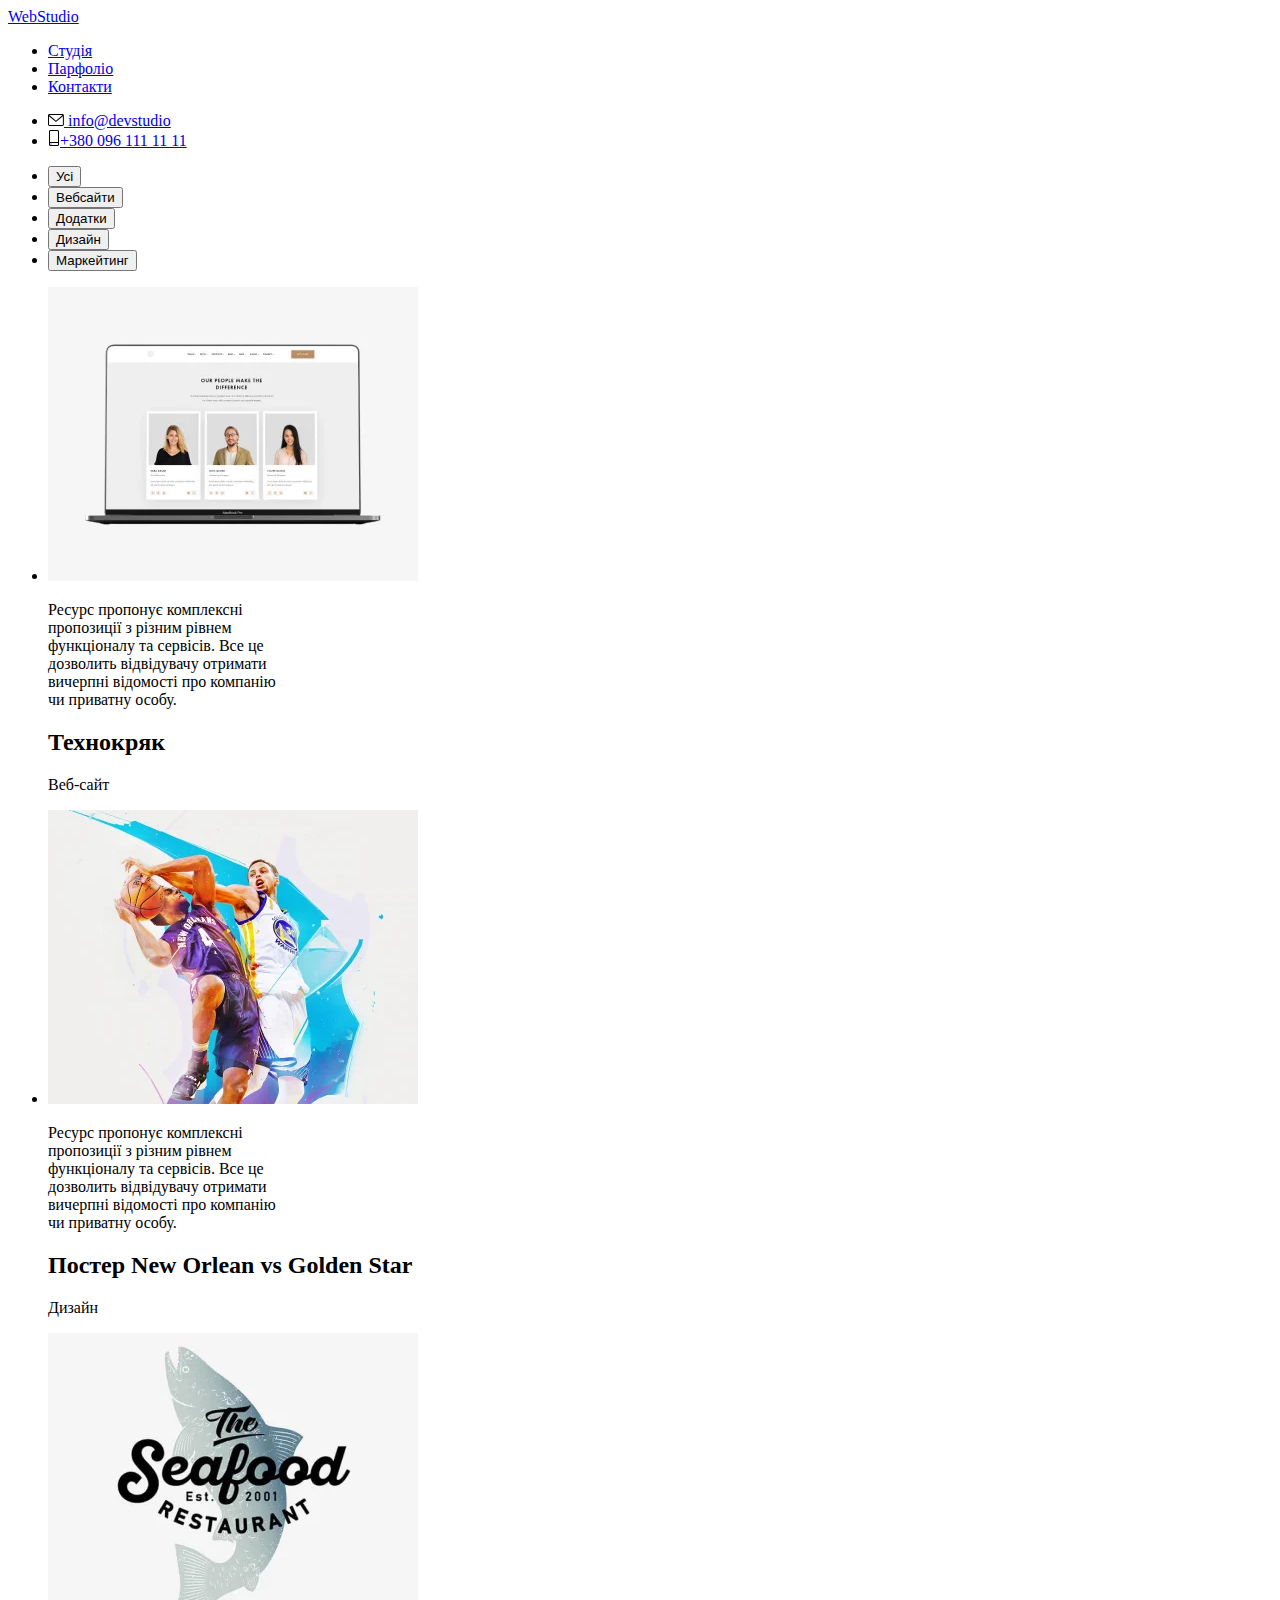
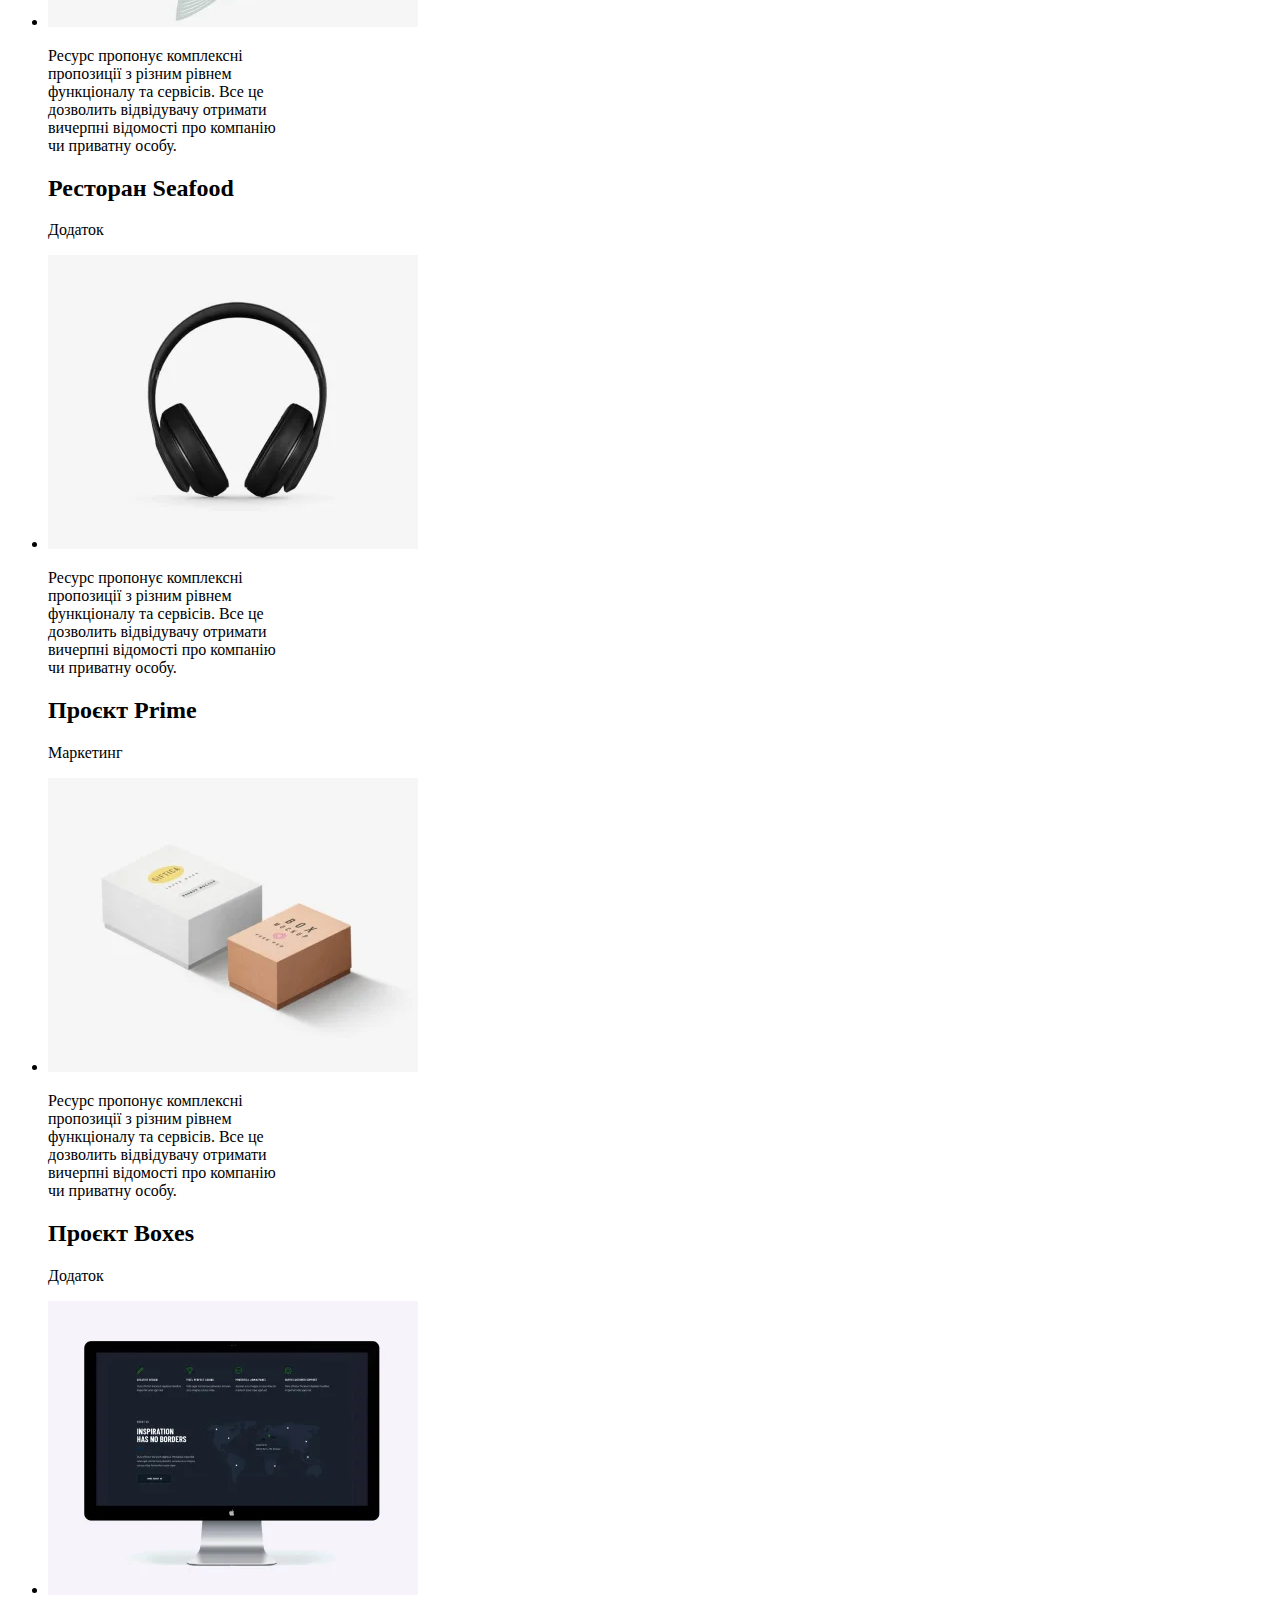
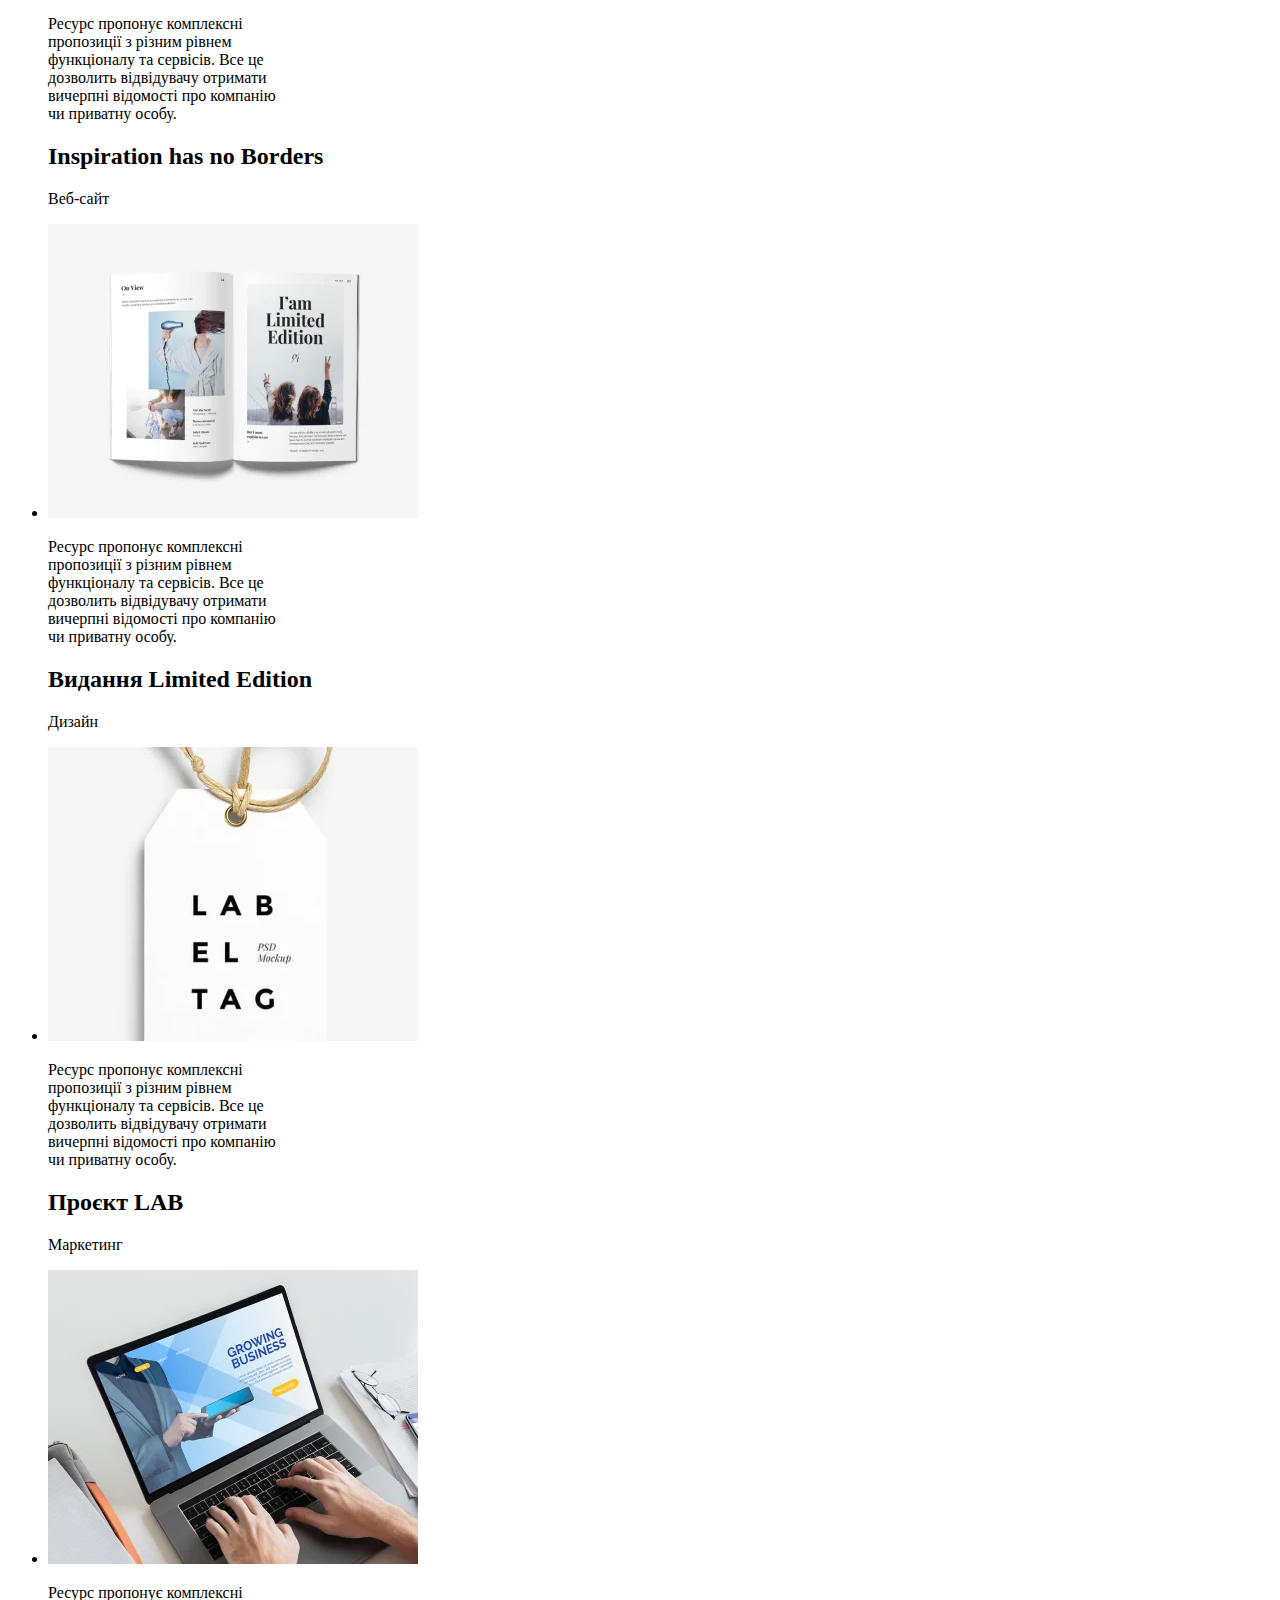
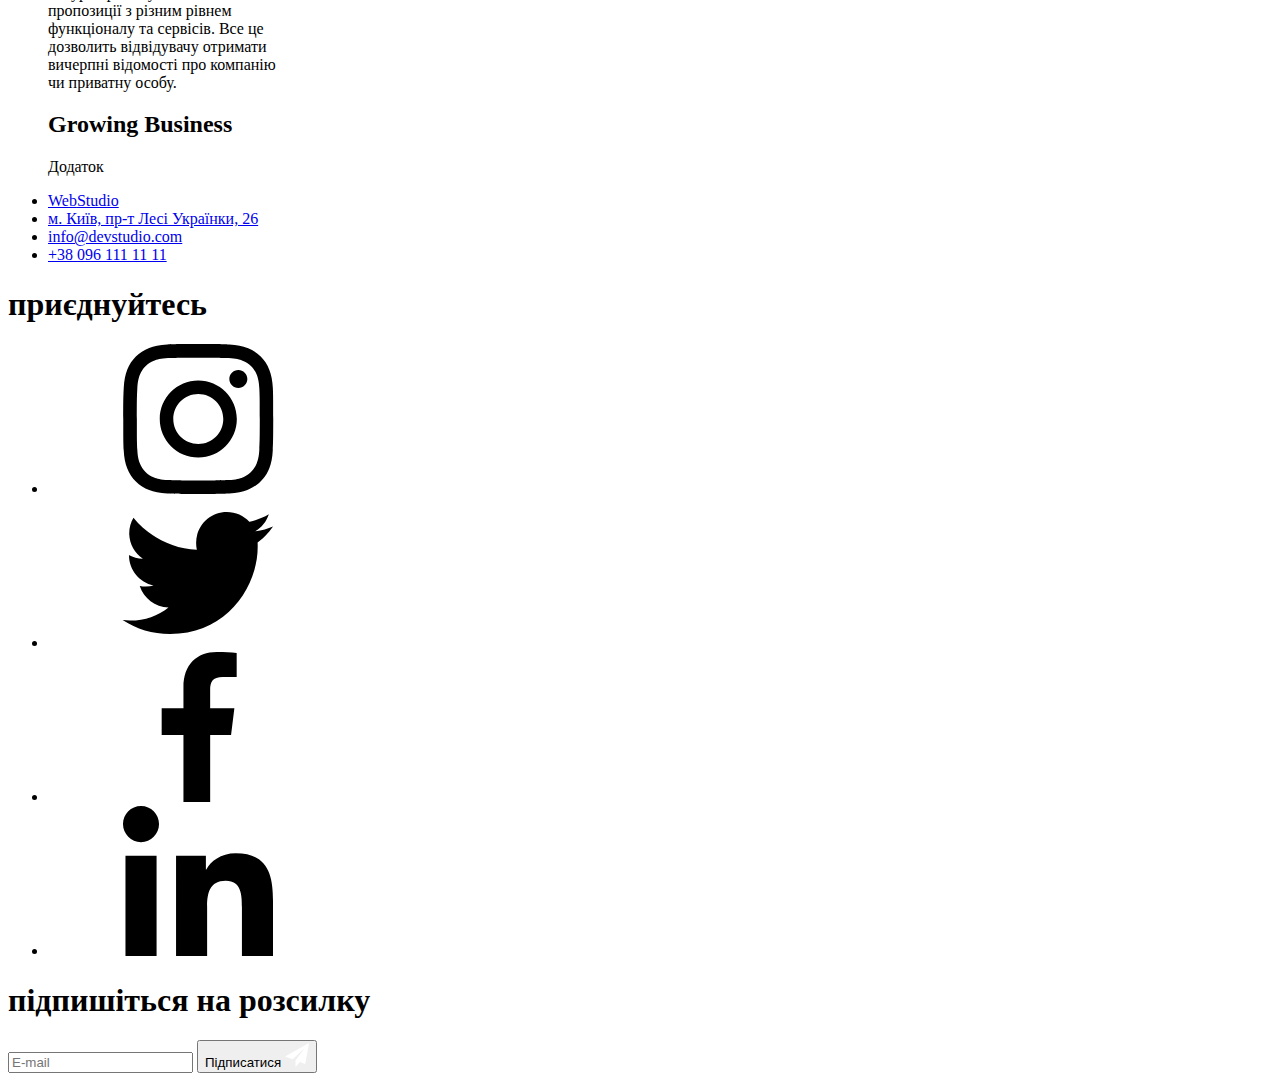
==== portpfilio.html @ 9dcc8b64 "b" ====
<!DOCTYPE html>
<html lang="en">
<head>
    <meta charset="UTF-8">
    <meta name="viewport" content="width=device-width, initial-scale=1.0">
    <title>Portfolio</title>
    <link rel="preconnect" href="https://fonts.googleapis.com">
    <link rel="preconnect" href="https://fonts.gstatic.com" crossorigin>
    <link href="https://fonts.googleapis.com/css2?family=Raleway:wght@700&family=Roboto:wght@400;500;700;900&display=swap" rel="stylesheet">
    <link rel="stylesheet" href="normalize.css">
    <link rel="stylesheet" href="./css/main.min.css">

</head>
<body>
    
    <header class="header">
        <div class="container header-wrap">
            <div class="nav-wrap">
        <a class="logo" href="index.html">Web<span class="black">Studio</span></a>
            <nav class="navigation">
            <ul class="site-nav">
                <li class="site-nav-item"><a class="site-nav-link" href="index.html">Студія</a></li>
                <li class="site-nav-item"><a class="site-nav-link current" href="portpfilio.html">Парфоліо</a></li>
                <li class="site-nav-item"><a class="site-nav-link" href="#">Контакти</a></li>
            </ul>
        </nav>
    </div>

        <ul class="contactc">
            <li class="contactc-item email"><a class="contactc-link" href="mailto:info@devstudio">
                <svg class="contact-icon" width="16" height="12">
                    <use href="./img/symbol-defs.svg#icon-email"></use>
                </svg>
                info@devstudio</a></li> 
            <li class="contactc-item"><a class="contactc-link" href="tel:+380 096 111 11 11">
                <svg class="contact-icon" width="12" height="16">
                    <use href="./img/symbol-defs.svg#icon-phone"></use>
                </svg>+380 096 111 11 11</a></li>            
        </ul>
    </div>
    </header>



    <main class="main">
        <section class="work-blok">
            <div class="container">
                <h1 hidden></h1>
                 <ul class="filt-button">
                    <li class="site-div-link"><button class="filt">Усі</button></li>
                    <li class="site-div-link"><button class="filt">Вебсайти</button></li>
                    <li class="site-div-link"><button class="filt">Додатки</button></li>
                    <li class="site-div-link"><button class="filt">Дизайн</button></li>
                    <li class="site-div-link"><button class="filt">Маркейтинг</button></li>
                 </ul>
                 <ul class="portpfilio">
                 <li class="portpfilio-item">
                        <div class="product-trumb">    
                    <img class="portpfilio-img" src="img/portfolio1.webp" alt="Технокряк">
                    <div class="product-action">
                        <p>Ресурс пропонує комплексні <br> пропозиції з різним рівнем <br> функціоналу та сервісів. Все це <br> дозволить відвідувачу отримати <br> вичерпні відомості про компанію <br> чи приватну особу.</p>
                    </div>
                    </div>
                    <div class="portpfilio-list">
                        <h2 class="portpfilio-title">Технокряк</h2>
                        <p class="portpfilio-text">Веб-сайт</p>
                    </div>
                 </li>
                    <li class="portpfilio-item">
                        <div class="product-trumb">  
                        <img class="portpfilio-img" src="img/portfolio2.webp" alt="Постер New Orlean vs Golden Star">
                        <div class="product-action">
                            <p>Ресурс пропонує комплексні <br> пропозиції з різним рівнем <br> функціоналу та сервісів. Все це <br> дозволить відвідувачу отримати <br> вичерпні відомості про компанію <br> чи приватну особу.</p>
                        </div>
                        </div>
                        <div class="portpfilio-list">
                            <h2 class="portpfilio-title">Постер New Orlean vs Golden Star</h2>
                            <p class="portpfilio-text">Дизайн</p>
                    </li>
                    <li class="portpfilio-item">
                        <div class="product-trumb">  
                        <img class="portpfilio-img" src="img/portfolio3.webp" alt="Ресторан Seafood"> 
                        <div class="product-action">
                       <p>Ресурс пропонує комплексні <br> пропозиції з різним рівнем <br> функціоналу та сервісів. Все це <br> дозволить відвідувачу отримати <br> вичерпні відомості про компанію <br> чи приватну особу.</p>
                        </div>
                        </div>
                        <div class="portpfilio-list">
                            <h2 class="portpfilio-title">Ресторан Seafood</h2>
                            <p class="portpfilio-text">Додаток</p>
                        </div>
                    </li>
                    <li class="portpfilio-item">
                        <div class="product-trumb">  
                        <img class="portpfilio-img" src="img/portfolio4.webp" alt="Проєкт Prime">
                        <div class="product-action">
                       <p>Ресурс пропонує комплексні <br> пропозиції з різним рівнем <br> функціоналу та сервісів. Все це <br> дозволить відвідувачу отримати <br> вичерпні відомості про компанію <br> чи приватну особу.</p>
                        </div>
                        </div>
                        <div class="portpfilio-list">
                            <h2 class="portpfilio-title">Проєкт Prime</h2>
                            <p class="portpfilio-text">Маркетинг</p>
                        </div>
                    </li>
                    <li class="portpfilio-item">
                        <div class="product-trumb">  
                        <img class="portpfilio-img" src="img/portfolio5.webp" alt="Проєкт Boxes">
                        <div class="product-action">
                       <p>Ресурс пропонує комплексні <br> пропозиції з різним рівнем <br> функціоналу та сервісів. Все це <br> дозволить відвідувачу отримати <br> вичерпні відомості про компанію <br> чи приватну особу.</p>
                        </div>
                        </div>
                        <div class="portpfilio-list">
                            <h2 class="portpfilio-title">Проєкт Boxes</h2>
                            <p class="portpfilio-text">Додаток</p>
                        </div>
                    </li>
                    <li class="portpfilio-item">
                        <div class="product-trumb">  
                        <img class="portpfilio-img" src="img/portfolio6.webp" alt="Inspiration has no Borders">
                        <div class="product-action">
                       <p>Ресурс пропонує комплексні <br> пропозиції з різним рівнем <br> функціоналу та сервісів. Все це <br> дозволить відвідувачу отримати <br> вичерпні відомості про компанію <br> чи приватну особу.</p>
                        </div>
                        </div>
                        <div class="portpfilio-list">
                            <h2 class="portpfilio-title">Inspiration has no Borders</h2>
                            <p class="portpfilio-text">Веб-сайт</p>
                        </div>
                    </li>
                    <li class="portpfilio-item">
                        <div class="product-trumb">  
                        <img class="portpfilio-img" src="img/portfolio7.webp" alt="Видання Limited Edition">
                        <div class="product-action">
                       <p>Ресурс пропонує комплексні <br> пропозиції з різним рівнем <br> функціоналу та сервісів. Все це <br> дозволить відвідувачу отримати <br> вичерпні відомості про компанію <br> чи приватну особу.</p>
                        </div>
                        </div>
                        <div class="portpfilio-list">
                            <h2 class="portpfilio-title">Видання Limited Edition</h2>
                            <p class="portpfilio-text">Дизайн</p>
                        </div>
                    </li>
                    <li class="portpfilio-item">
                        <div class="product-trumb">  
                        <img class="portpfilio-img" src="img/portfolio8.webp "alt="Проєкт LAB">
                        <div class="product-action">
                       <p>Ресурс пропонує комплексні <br> пропозиції з різним рівнем <br> функціоналу та сервісів. Все це <br> дозволить відвідувачу отримати <br> вичерпні відомості про компанію <br> чи приватну особу.</p>
                        </div>
                        </div>
                        <div class="portpfilio-list">
                            <h2 class="portpfilio-title">Проєкт LAB</h2>
                            <p class="portpfilio-text">Маркетинг</p>
                        </div>
                    </li>
                    <li class="portpfilio-item">
                        <div class="product-trumb">  
                        <img class="portpfilio-img" src="img/portfolio9.webp" alt="Growing Business">
                        <div class="product-action">
                       <p>Ресурс пропонує комплексні <br> пропозиції з різним рівнем <br> функціоналу та сервісів. Все це <br> дозволить відвідувачу отримати <br> вичерпні відомості про компанію <br> чи приватну особу.</p>
                        </div>
                        </div>
                        <div class="portpfilio-list">
                            <h2 class="portpfilio-title">Growing Business</h2>
                            <p class="portpfilio-text">Додаток</p>
                        </div>
                    </li>
                 </ul>
            </div>
        </section>
    </main>

    <footer class="footer">
        <div class="container">
            <div class="footer-wrapper">
            <div class="footer-address">
        <ul class="footer-list">
            <li class="footer-item"><a class="fuoter-logo" href="index.html">Web<span class="white">Studio</span></a></li>
            <li class="footer-item"><a class="footer-city" href="м. Київ, пр-т Лесі Українки, 26">м. Київ, пр-т Лесі Українки, 26</a></li>
            <li class="footer-item"><a class="footer-tel" href="mailto:info@devstudio.com">info@devstudio.com</a></li>
            <li class="footer-item"><a class="footer-tel" href="tel:+38 096 111 11 11">+38 096 111 11 11</a></li>
         </ul>
        </div>
         <div class="footer-social">
            <h1 class="footer-join">приєднуйтесь</h1>
         <ul class="footer-icon">
            <li class="footer-list-item"><a href="#" class="footer-link">
                <svg class="footer-icon">
                    <use href="./img/symbol-defs.svg#icon-instagram"></use>
                </svg>
            </a></li>
            <li class="footer-list-item"><a href="#" class="footer-link">
                <svg class="footer-icon">
                    <use href="./img/symbol-defs.svg#icon-twitter"></use>
                </svg>
            </a></li>
            <li class="footer-list-item"><a href="#" class="footer-link">
                <svg class="footer-icon">
                    <use href="./img/symbol-defs.svg#icon-facebook"></use>
                </svg>
            </a></li>
            <li class="footer-list-item"><a href="#" class="footer-link">
                <svg class="footer-icon">
                    <use href="./img/symbol-defs.svg#icon-linkedin"></use>
                </svg>
            </a></li>
         </ul>
             </div>
             <div class="footer-subscribe">
                <form action="" class="footer-form">
                    <h1 class="newsletter">підпишіться на розсилку</h1>
                    <div class="footer-form-wrap">
                        <input placeholder="E-mail" class="form-input-subscribe">
                        <button class="subscribe">Підписатися
                            <svg xmlns="http://www.w3.org/2000/svg" width="24" height="24" viewBox="0 0 24 24" fill="none">
                                <path d="M24 0L0 13.5L7.66994 16.3407L19.5 5.25002L10.5017 17.3896L10.509 17.3923L10.5 17.3896V24.0001L14.8013 18.982L20.2501 21.0001L24 0Z" fill="white"/>
                              </svg>
                        </button>
                    </div>
                </form>
             </div>
          </div>
        </div>
    </footer>


</body>
</html>
---- css/main.min.css ----
/*# sourceMappingURL=main.min.css.map */
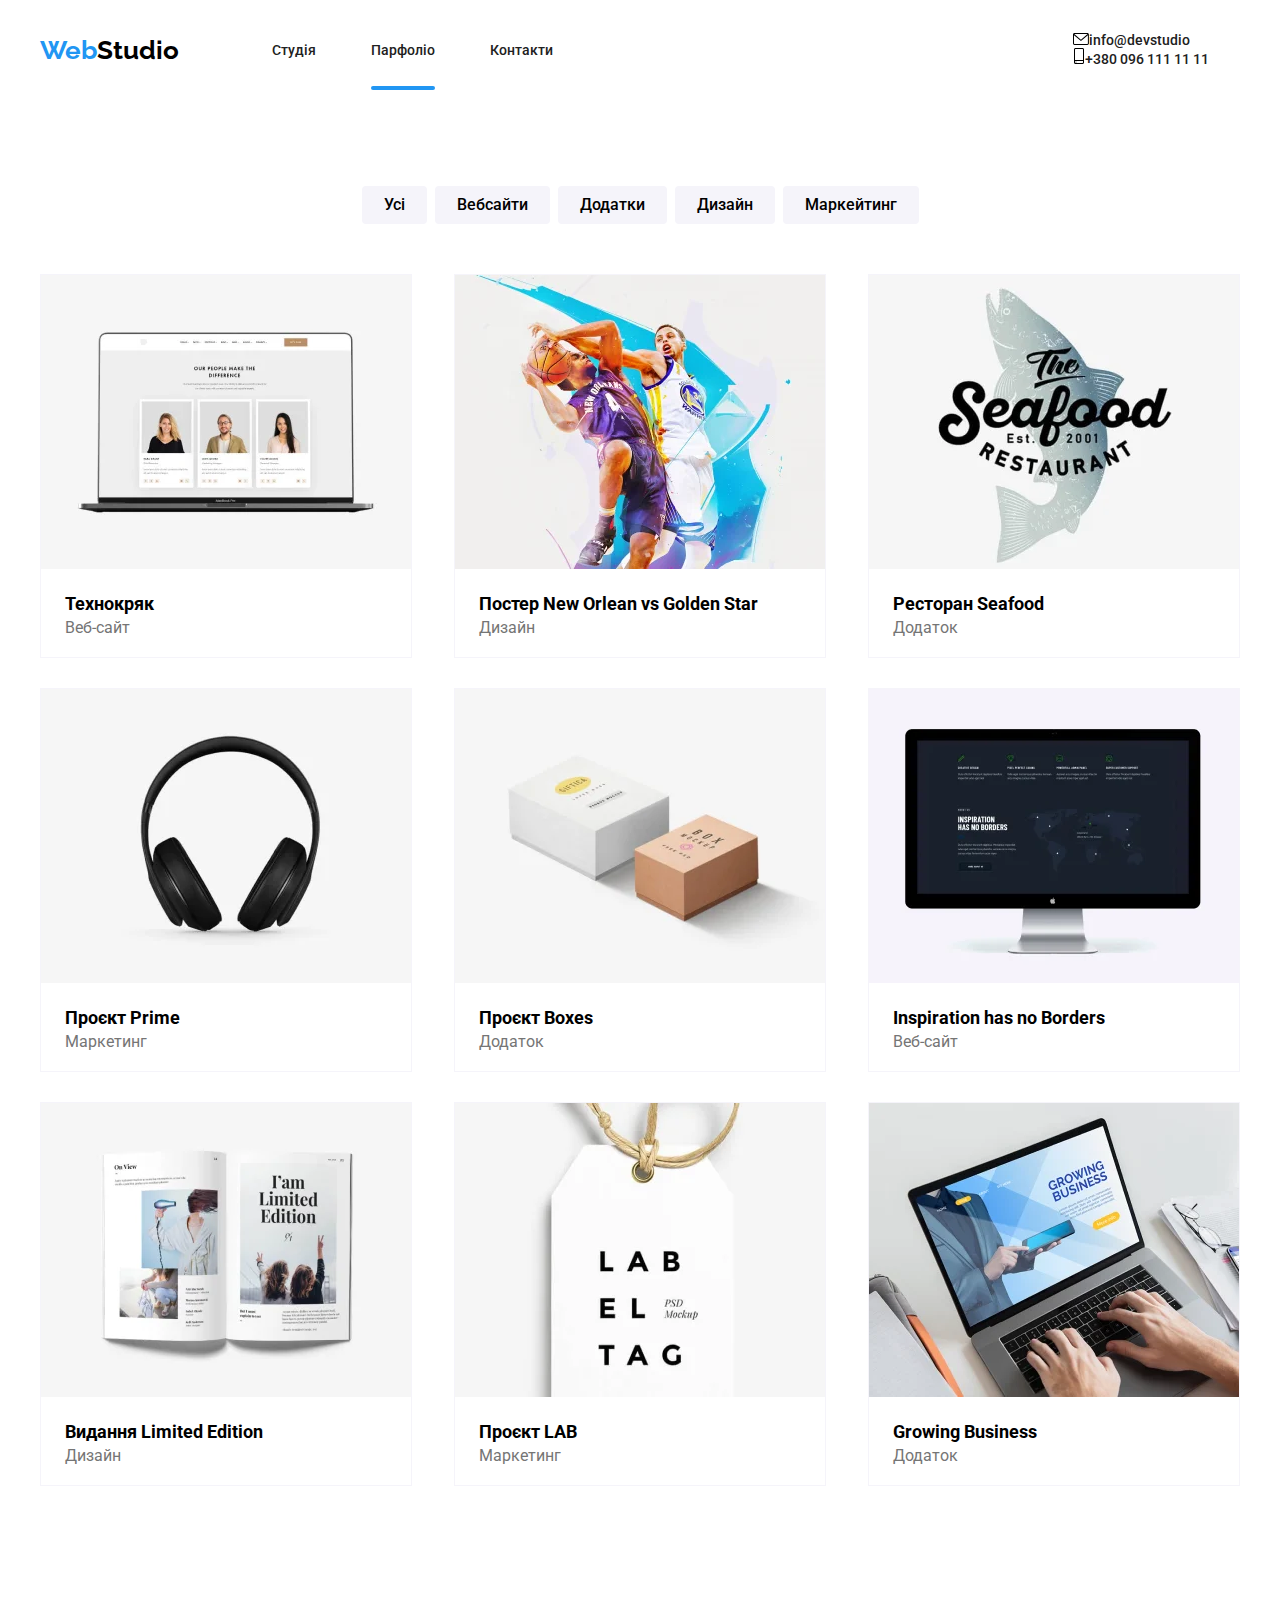
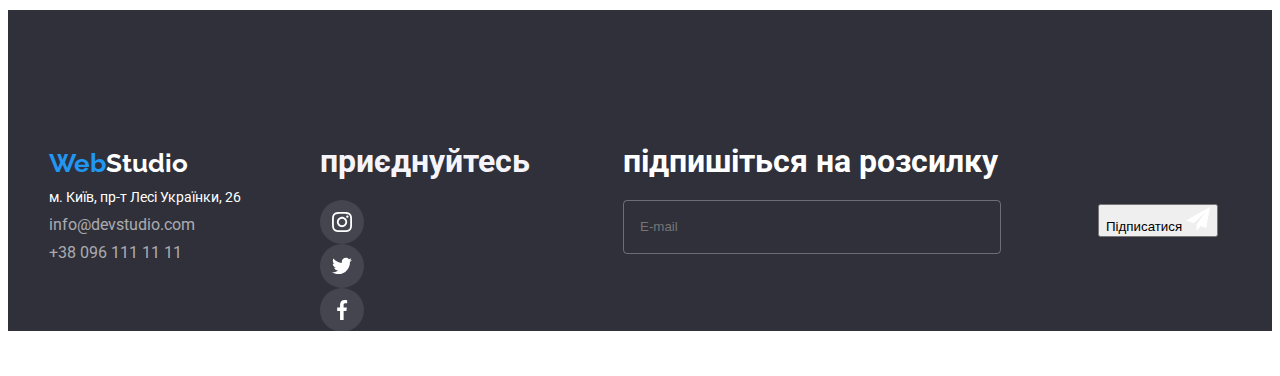
==== commit a5ef166d: "пора спать" ====
--- a/portpfilio.html
+++ b/portpfilio.html
@@ -14,26 +14,25 @@
 <body>
     
     <header class="header">
-        <div class="container header-wrap">
-            <div class="nav-wrap">
-        <a class="logo" href="index.html">Web<span class="black">Studio</span></a>
-            <nav class="navigation">
-            <ul class="site-nav">
-                <li class="site-nav-item"><a class="site-nav-link" href="index.html">Студія</a></li>
-                <li class="site-nav-item"><a class="site-nav-link current" href="portpfilio.html">Парфоліо</a></li>
-                <li class="site-nav-item"><a class="site-nav-link" href="#">Контакти</a></li>
+        <div class="container header__wrap">
+            <div class="header__nav-wrap">
+        <a class="header__logo" href="index.html">Web<span class="header__black">Studio</span></a>
+            <nav class="header__navigation">
+            <ul class="header__site-nav">
+                <li class="header__site-nav-item"><a class="header__site-nav-link" href="index.html">Студія</a></li>
+                <li class="header__site-nav-item"><a class="header__site-nav-link current" href="portpfilio.html">Парфоліо</a></li>
+                <li class="header__site-nav-item"><a class="header__site-nav-link" href="#">Контакти</a></li>
             </ul>
         </nav>
     </div>
 
-        <ul class="contactc">
-            <li class="contactc-item email"><a class="contactc-link" href="mailto:info@devstudio">
-                <svg class="contact-icon" width="16" height="12">
+        <ul class="header__contactc">
+            <li class="header__contactc-item header__email"><a class="header__contactc-link" href="mailto:info@devstudio">
+                <svg class="header__contact-icon" width="16" height="12">
                     <use href="./img/symbol-defs.svg#icon-email"></use>
-                </svg>
-                info@devstudio</a></li> 
-            <li class="contactc-item"><a class="contactc-link" href="tel:+380 096 111 11 11">
-                <svg class="contact-icon" width="12" height="16">
+                </svg>info@devstudio</a></li> 
+            <li class="header__contactc-item"><a class="header__contactc-link" href="tel:+380 096 111 11 11">
+                <svg class="header__contact-icon" width="12" height="16">
                     <use href="./img/symbol-defs.svg#icon-phone"></use>
                 </svg>+380 096 111 11 11</a></li>            
         </ul>
@@ -43,122 +42,122 @@
 
 
     <main class="main">
-        <section class="work-blok">
+        <section class="work__blok">
             <div class="container">
                 <h1 hidden></h1>
-                 <ul class="filt-button">
-                    <li class="site-div-link"><button class="filt">Усі</button></li>
-                    <li class="site-div-link"><button class="filt">Вебсайти</button></li>
-                    <li class="site-div-link"><button class="filt">Додатки</button></li>
-                    <li class="site-div-link"><button class="filt">Дизайн</button></li>
-                    <li class="site-div-link"><button class="filt">Маркейтинг</button></li>
+                 <ul class="work__filt-button">
+                    <li class="work__site-div-link"><button class="work__filt">Усі</button></li>
+                    <li class="work__site-div-link"><button class="work__filt">Вебсайти</button></li>
+                    <li class="work__site-div-link"><button class="work__filt">Додатки</button></li>
+                    <li class="work__site-div-link"><button class="work__filt">Дизайн</button></li>
+                    <li class="work__site-div-link"><button class="work__filt">Маркейтинг</button></li>
                  </ul>
-                 <ul class="portpfilio">
-                 <li class="portpfilio-item">
-                        <div class="product-trumb">    
-                    <img class="portpfilio-img" src="img/portfolio1.webp" alt="Технокряк">
-                    <div class="product-action">
+                 <ul class="work__portpfilio">
+                 <li class="work__portpfilio-item">
+                        <div class="work__product-trumb">    
+                    <img class="work__portpfilio-img" src="img/portfolio1.webp" alt="Технокряк">
+                    <div class="work__product-action">
                         <p>Ресурс пропонує комплексні <br> пропозиції з різним рівнем <br> функціоналу та сервісів. Все це <br> дозволить відвідувачу отримати <br> вичерпні відомості про компанію <br> чи приватну особу.</p>
                     </div>
                     </div>
-                    <div class="portpfilio-list">
-                        <h2 class="portpfilio-title">Технокряк</h2>
-                        <p class="portpfilio-text">Веб-сайт</p>
+                    <div class="work__portpfilio-list">
+                        <h2 class="work__portpfilio-title">Технокряк</h2>
+                        <p class="work__portpfilio-text">Веб-сайт</p>
                     </div>
                  </li>
-                    <li class="portpfilio-item">
-                        <div class="product-trumb">  
-                        <img class="portpfilio-img" src="img/portfolio2.webp" alt="Постер New Orlean vs Golden Star">
-                        <div class="product-action">
+                    <li class="work__portpfilio-item">
+                        <div class="work__product-trumb">  
+                        <img class="work__portpfilio-img" src="img/portfolio2.webp" alt="Постер New Orlean vs Golden Star">
+                        <div class="work__product-action">
                             <p>Ресурс пропонує комплексні <br> пропозиції з різним рівнем <br> функціоналу та сервісів. Все це <br> дозволить відвідувачу отримати <br> вичерпні відомості про компанію <br> чи приватну особу.</p>
                         </div>
                         </div>
-                        <div class="portpfilio-list">
-                            <h2 class="portpfilio-title">Постер New Orlean vs Golden Star</h2>
-                            <p class="portpfilio-text">Дизайн</p>
-                    </li>
-                    <li class="portpfilio-item">
-                        <div class="product-trumb">  
-                        <img class="portpfilio-img" src="img/portfolio3.webp" alt="Ресторан Seafood"> 
-                        <div class="product-action">
-                       <p>Ресурс пропонує комплексні <br> пропозиції з різним рівнем <br> функціоналу та сервісів. Все це <br> дозволить відвідувачу отримати <br> вичерпні відомості про компанію <br> чи приватну особу.</p>
-                        </div>
-                        </div>
-                        <div class="portpfilio-list">
-                            <h2 class="portpfilio-title">Ресторан Seafood</h2>
-                            <p class="portpfilio-text">Додаток</p>
-                        </div>
-                    </li>
-                    <li class="portpfilio-item">
-                        <div class="product-trumb">  
-                        <img class="portpfilio-img" src="img/portfolio4.webp" alt="Проєкт Prime">
-                        <div class="product-action">
-                       <p>Ресурс пропонує комплексні <br> пропозиції з різним рівнем <br> функціоналу та сервісів. Все це <br> дозволить відвідувачу отримати <br> вичерпні відомості про компанію <br> чи приватну особу.</p>
-                        </div>
-                        </div>
-                        <div class="portpfilio-list">
-                            <h2 class="portpfilio-title">Проєкт Prime</h2>
-                            <p class="portpfilio-text">Маркетинг</p>
-                        </div>
-                    </li>
-                    <li class="portpfilio-item">
-                        <div class="product-trumb">  
-                        <img class="portpfilio-img" src="img/portfolio5.webp" alt="Проєкт Boxes">
-                        <div class="product-action">
-                       <p>Ресурс пропонує комплексні <br> пропозиції з різним рівнем <br> функціоналу та сервісів. Все це <br> дозволить відвідувачу отримати <br> вичерпні відомості про компанію <br> чи приватну особу.</p>
-                        </div>
-                        </div>
-                        <div class="portpfilio-list">
-                            <h2 class="portpfilio-title">Проєкт Boxes</h2>
-                            <p class="portpfilio-text">Додаток</p>
-                        </div>
-                    </li>
-                    <li class="portpfilio-item">
-                        <div class="product-trumb">  
-                        <img class="portpfilio-img" src="img/portfolio6.webp" alt="Inspiration has no Borders">
-                        <div class="product-action">
-                       <p>Ресурс пропонує комплексні <br> пропозиції з різним рівнем <br> функціоналу та сервісів. Все це <br> дозволить відвідувачу отримати <br> вичерпні відомості про компанію <br> чи приватну особу.</p>
-                        </div>
-                        </div>
-                        <div class="portpfilio-list">
-                            <h2 class="portpfilio-title">Inspiration has no Borders</h2>
-                            <p class="portpfilio-text">Веб-сайт</p>
-                        </div>
-                    </li>
-                    <li class="portpfilio-item">
-                        <div class="product-trumb">  
-                        <img class="portpfilio-img" src="img/portfolio7.webp" alt="Видання Limited Edition">
-                        <div class="product-action">
-                       <p>Ресурс пропонує комплексні <br> пропозиції з різним рівнем <br> функціоналу та сервісів. Все це <br> дозволить відвідувачу отримати <br> вичерпні відомості про компанію <br> чи приватну особу.</p>
-                        </div>
-                        </div>
-                        <div class="portpfilio-list">
-                            <h2 class="portpfilio-title">Видання Limited Edition</h2>
-                            <p class="portpfilio-text">Дизайн</p>
-                        </div>
-                    </li>
-                    <li class="portpfilio-item">
-                        <div class="product-trumb">  
-                        <img class="portpfilio-img" src="img/portfolio8.webp "alt="Проєкт LAB">
-                        <div class="product-action">
-                       <p>Ресурс пропонує комплексні <br> пропозиції з різним рівнем <br> функціоналу та сервісів. Все це <br> дозволить відвідувачу отримати <br> вичерпні відомості про компанію <br> чи приватну особу.</p>
-                        </div>
-                        </div>
-                        <div class="portpfilio-list">
-                            <h2 class="portpfilio-title">Проєкт LAB</h2>
-                            <p class="portpfilio-text">Маркетинг</p>
-                        </div>
-                    </li>
-                    <li class="portpfilio-item">
-                        <div class="product-trumb">  
-                        <img class="portpfilio-img" src="img/portfolio9.webp" alt="Growing Business">
-                        <div class="product-action">
-                       <p>Ресурс пропонує комплексні <br> пропозиції з різним рівнем <br> функціоналу та сервісів. Все це <br> дозволить відвідувачу отримати <br> вичерпні відомості про компанію <br> чи приватну особу.</p>
-                        </div>
-                        </div>
-                        <div class="portpfilio-list">
-                            <h2 class="portpfilio-title">Growing Business</h2>
-                            <p class="portpfilio-text">Додаток</p>
+                        <div class="work__portpfilio-list">
+                            <h2 class="work__portpfilio-title">Постер New Orlean vs Golden Star</h2>
+                            <p class="work__portpfilio-text">Дизайн</p>
+                    </li>
+                    <li class="work__portpfilio-item">
+                        <div class="work__product-trumb">  
+                        <img class="work__portpfilio-img" src="img/portfolio3.webp" alt="Ресторан Seafood"> 
+                        <div class="work__product-action">
+                       <p>Ресурс пропонує комплексні <br> пропозиції з різним рівнем <br> функціоналу та сервісів. Все це <br> дозволить відвідувачу отримати <br> вичерпні відомості про компанію <br> чи приватну особу.</p>
+                        </div>
+                        </div>
+                        <div class="work__portpfilio-list">
+                            <h2 class="work__portpfilio-title">Ресторан Seafood</h2>
+                            <p class="work__portpfilio-text">Додаток</p>
+                        </div>
+                    </li>
+                    <li class="work__portpfilio-item">
+                        <div class="work__product-trumb">  
+                        <img class="work__portpfilio-img" src="img/portfolio4.webp" alt="Проєкт Prime">
+                        <div class="work__product-action">
+                       <p>Ресурс пропонує комплексні <br> пропозиції з різним рівнем <br> функціоналу та сервісів. Все це <br> дозволить відвідувачу отримати <br> вичерпні відомості про компанію <br> чи приватну особу.</p>
+                        </div>
+                        </div>
+                        <div class="work__portpfilio-list">
+                            <h2 class="work__portpfilio-title">Проєкт Prime</h2>
+                            <p class="work__portpfilio-text">Маркетинг</p>
+                        </div>
+                    </li>
+                    <li class="work__portpfilio-item">
+                        <div class="work__product-trumb">  
+                        <img class="work__portpfilio-img" src="img/portfolio5.webp" alt="Проєкт Boxes">
+                        <div class="work__product-action">
+                       <p>Ресурс пропонує комплексні <br> пропозиції з різним рівнем <br> функціоналу та сервісів. Все це <br> дозволить відвідувачу отримати <br> вичерпні відомості про компанію <br> чи приватну особу.</p>
+                        </div>
+                        </div>
+                        <div class="work__portpfilio-list">
+                            <h2 class="work__portpfilio-title">Проєкт Boxes</h2>
+                            <p class="work__portpfilio-text">Додаток</p>
+                        </div>
+                    </li>
+                    <li class="work__portpfilio-item">
+                        <div class="work__product-trumb">  
+                        <img class="work__portpfilio-img" src="img/portfolio6.webp" alt="Inspiration has no Borders">
+                        <div class="work__product-action">
+                       <p>Ресурс пропонує комплексні <br> пропозиції з різним рівнем <br> функціоналу та сервісів. Все це <br> дозволить відвідувачу отримати <br> вичерпні відомості про компанію <br> чи приватну особу.</p>
+                        </div>
+                        </div>
+                        <div class="work__portpfilio-list">
+                            <h2 class="work__portpfilio-title">Inspiration has no Borders</h2>
+                            <p class="work__portpfilio-text">Веб-сайт</p>
+                        </div>
+                    </li>
+                    <li class="work__portpfilio-item">
+                        <div class="work__product-trumb">  
+                        <img class="work__portpfilio-img" src="img/portfolio7.webp" alt="Видання Limited Edition">
+                        <div class="work__product-action">
+                       <p>Ресурс пропонує комплексні <br> пропозиції з різним рівнем <br> функціоналу та сервісів. Все це <br> дозволить відвідувачу отримати <br> вичерпні відомості про компанію <br> чи приватну особу.</p>
+                        </div>
+                        </div>
+                        <div class="work__portpfilio-list">
+                            <h2 class="work__portpfilio-title">Видання Limited Edition</h2>
+                            <p class="work__portpfilio-text">Дизайн</p>
+                        </div>
+                    </li>
+                    <li class="work__portpfilio-item">
+                        <div class="work__product-trumb">  
+                        <img class="work__portpfilio-img" src="img/portfolio8.webp "alt="Проєкт LAB">
+                        <div class="work__product-action">
+                       <p>Ресурс пропонує комплексні <br> пропозиції з різним рівнем <br> функціоналу та сервісів. Все це <br> дозволить відвідувачу отримати <br> вичерпні відомості про компанію <br> чи приватну особу.</p>
+                        </div>
+                        </div>
+                        <div class="work__portpfilio-list">
+                            <h2 class="work__portpfilio-title">Проєкт LAB</h2>
+                            <p class="work__portpfilio-text">Маркетинг</p>
+                        </div>
+                    </li>
+                    <li class="work__portpfilio-item">
+                        <div class="work__product-trumb">  
+                        <img class="work__portpfilio-img" src="img/portfolio9.webp" alt="Growing Business">
+                        <div class="work__product-action">
+                       <p>Ресурс пропонує комплексні <br> пропозиції з різним рівнем <br> функціоналу та сервісів. Все це <br> дозволить відвідувачу отримати <br> вичерпні відомості про компанію <br> чи приватну особу.</p>
+                        </div>
+                        </div>
+                        <div class="work__portpfilio-list">
+                            <h2 class="work__portpfilio-title">Growing Business</h2>
+                            <p class="work__portpfilio-text">Додаток</p>
                         </div>
                     </li>
                  </ul>
@@ -168,46 +167,46 @@
 
     <footer class="footer">
         <div class="container">
-            <div class="footer-wrapper">
-            <div class="footer-address">
-        <ul class="footer-list">
-            <li class="footer-item"><a class="fuoter-logo" href="index.html">Web<span class="white">Studio</span></a></li>
-            <li class="footer-item"><a class="footer-city" href="м. Київ, пр-т Лесі Українки, 26">м. Київ, пр-т Лесі Українки, 26</a></li>
-            <li class="footer-item"><a class="footer-tel" href="mailto:info@devstudio.com">info@devstudio.com</a></li>
-            <li class="footer-item"><a class="footer-tel" href="tel:+38 096 111 11 11">+38 096 111 11 11</a></li>
+            <div class="footer__wrapper">
+            <div class="footer__address">
+        <ul class="footer__list">
+            <li class="footer__item"><a class="fuoter__logo" href="index.html">Web<span class="footer__white">Studio</span></a></li>
+            <li class="footer__item"><a class="footer__city" href="м. Київ, пр-т Лесі Українки, 26">м. Київ, пр-т Лесі Українки, 26</a></li>
+            <li class="footer__item"><a class="footer__tel" href="mailto:info@devstudio.com">info@devstudio.com</a></li>
+            <li class="footer__item"><a class="footer__tel" href="tel:+38 096 111 11 11">+38 096 111 11 11</a></li>
          </ul>
         </div>
-         <div class="footer-social">
-            <h1 class="footer-join">приєднуйтесь</h1>
-         <ul class="footer-icon">
-            <li class="footer-list-item"><a href="#" class="footer-link">
-                <svg class="footer-icon">
+         <div class="footer__social">
+            <h1 class="footer__join">приєднуйтесь</h1>
+         <ul class="footer__icon">
+            <li class="footer__list-item"><a href="#" class="footer__link">
+                <svg class="footer__icon">
                     <use href="./img/symbol-defs.svg#icon-instagram"></use>
                 </svg>
             </a></li>
-            <li class="footer-list-item"><a href="#" class="footer-link">
-                <svg class="footer-icon">
+            <li class="footer__list-item"><a href="#" class="footer__link">
+                <svg class="footer__icon">
                     <use href="./img/symbol-defs.svg#icon-twitter"></use>
                 </svg>
             </a></li>
-            <li class="footer-list-item"><a href="#" class="footer-link">
-                <svg class="footer-icon">
+            <li class="footer__list-item"><a href="#" class="footer__link">
+                <svg class="footer__icon">
                     <use href="./img/symbol-defs.svg#icon-facebook"></use>
                 </svg>
             </a></li>
-            <li class="footer-list-item"><a href="#" class="footer-link">
-                <svg class="footer-icon">
+            <li class="footer__list-item"><a href="#" class="footer__link">
+                <svg class="footer__icon">
                     <use href="./img/symbol-defs.svg#icon-linkedin"></use>
                 </svg>
             </a></li>
          </ul>
              </div>
-             <div class="footer-subscribe">
-                <form action="" class="footer-form">
-                    <h1 class="newsletter">підпишіться на розсилку</h1>
-                    <div class="footer-form-wrap">
-                        <input placeholder="E-mail" class="form-input-subscribe">
-                        <button class="subscribe">Підписатися
+             <div class="footer__subscribe">
+                <form action="" class="footer__form">
+                    <h1 class="footer__newsletter">підпишіться на розсилку</h1>
+                    <div class="footer__form-wrap">
+                        <input placeholder="E-mail" class="footer__form-input-subscribe">
+                        <button class="footer__subscribe">Підписатися
                             <svg xmlns="http://www.w3.org/2000/svg" width="24" height="24" viewBox="0 0 24 24" fill="none">
                                 <path d="M24 0L0 13.5L7.66994 16.3407L19.5 5.25002L10.5017 17.3896L10.509 17.3923L10.5 17.3896V24.0001L14.8013 18.982L20.2501 21.0001L24 0Z" fill="white"/>
                               </svg>
--- a/css/main.min.css
+++ b/css/main.min.css
@@ -1 +1 @@
-/*# sourceMappingURL=main.min.css.map */+body{font-family:"Roboto",sans-serif}ul{list-style:none;padding:0;margin:0}p,h1,h2,h3,h4,h5,h6{margin:0}a{cursor:pointer;text-decoration:none}.container{width:1200px;margin:0 auto;padding:0 15px}.header{padding-top:24px;padding-bottom:25px}.header__wrap{display:flex;justify-content:space-between;align-items:center}.header__nav-wrap{display:flex;justify-content:space-between;align-items:center}.header__logo{font-family:"Raleway",sans-serif;font-size:26px;font-weight:700;color:#2196f3;margin-right:93px}.header__navigation{font-size:14px;font-weight:500}.header__black{color:#000}.header__site-nav{width:281px;display:flex;justify-content:space-between}.header__site-nav-link{position:relative;color:#212121;transition-property:color;transition-duration:250ms}.header__site-nav-link.current::after{content:"";display:block;background-color:#2196f3;position:absolute;width:100%;height:4px;border-radius:2px;left:0;bottom:-32px}.header__contactc-item{font-weight:500;font-size:14px}.header__email{margin-right:50px;color:#757575}.header__contactc-link{color:#212121;transition-property:color;transition-duration:250ms}.header__contactc-link:hover.header__contact-icon{fill:#2196f3}.header__contactc-link:hover{animation-name:change;animation-timing-function:cubic-bezier(0.4, 0, 0.2, 1);animation-duration:250ms;animation-fill-mode:forwards}@keyframes change{0%{color:#757575}100%{color:#2196f3}}.header__contactc.header__contactc-link:hover{animation-name:changefill;animation-timing-function:cubic-bezier(0.4, 0, 0.2, 1);animation-duration:250ms;animation-fill-mode:forwards}@keyframes changefill{0%{color:#757575}100%{color:#2196f3}}.main__section-post{background-color:#2f303a;padding-top:200px;padding-bottom:200px;background:url(/img/lydi.webp),#d3d3d3 0px -147.517px/100% 170.667% no-repeat;background-repeat:no-repeat;background-position:center;background-size:cover}.main__post-taitel{text-align:center;font-size:40px;font-weight:900px;line-height:136%;text-transform:uppercase;color:#fff;margin-bottom:30px}.main__post-wrap{display:flex;justify-content:center}.main__post-button{color:#fff;background:#2196f3;font-size:16px;font-weight:700;padding:10px 32px;border:none;border-radius:4px;cursor:pointer;box-shadow:0px 4px 4px 0px rgba(0,0,0,.15)}.section__site-details-item{width:270px}.section__site-details-item::before{content:"";display:block;width:100%;height:120px;background-color:#f5f4fa;border-radius:4px;background-image:url(/img/antenna.webp);background-size:70px;background-repeat:no-repeat;background-position:center}.section__site-details-item:nth-child(2)::before{background-image:url(/img/clock.webp)}.section__site-details-item:nth-child(3)::before{background-image:url(/img/diagram.webp)}.section__site-details-item:nth-child(4)::before{background-image:url(/img/astronaut.webp)}.section__site-details{display:flex;justify-content:space-between}.section__details-title{margin-bottom:10px;font-size:14px;margin-top:30px}.section__text-details{color:#757575;font-size:14px}.activity{padding-bottom:94px}.activity__item{position:relative}.activity__subtitle{position:absolute;bottom:3px;color:#fff;font-size:14px;font-weight:700;letter-spacing:.42px;text-transform:uppercase;display:flex;justify-content:center;align-items:center;height:70px;width:100%;background:rgba(47,48,58,.8)}.activity__img{width:370px;height:294px}.activity__list{display:flex;justify-content:space-between}.activity__sectio-title{margin-bottom:50px;text-align:center;font-size:36px;font-weight:700}.team{padding-top:94px;padding-bottom:94px;background-color:#f5f4fa}.team__sectio-title{margin-bottom:50px;text-align:center;font-size:36px;font-weight:700}.team__list{display:flex;justify-content:space-between}.team__item{background-color:#fff;width:270px;padding-bottom:30px;border-radius:0px 0px 4px 4px;background:#fff;box-shadow:0px 2px 1px 0px rgba(0,0,0,.2),0px 1px 1px 0px rgba(0,0,0,.14),0px 1px 3px 0px rgba(0,0,0,.12)}.team__img{width:270px;height:260px;margin-bottom:30px}.team__employee-warp{text-align:center}.team__name{color:#000;font-size:16px;font-weight:500;margin-bottom:10px}.team__profession{color:#757575;font-size:16px}.team__social-link{fill:#afb1b8;width:44px;height:44px;border-radius:50%;display:flex;justify-content:center;align-items:center;transition-property:background-color;transition-duration:250ms}.team__social-link:hover,.team__social-link :focus{fill:#fff;background-color:#2196f3}.team__social-list{display:flex;justify-content:space-between;margin-right:32px;margin-left:32px;margin-top:16px}.team__social-icon{width:20px;height:20px}.customers__wrap{display:flex;align-items:center;justify-content:center;margin-top:94px}.customers__list{display:flex;justify-content:space-between;margin-bottom:94px;margin-top:50px}.customers__icon{width:106px;height:60px;fill:#afb1b8;border-radius:4px;border:1px solid #afb1b8;padding:16px 32px;transition-property:fill,border;transition-duration:250ms}.customers__icon:hover{fill:#2196f3;border:1px solid #2196f3}.footer{padding-top:60px;padding-bottom:60px;background-color:#2f303a}.footer__wrapper{display:flex;margin:0 auto;align-items:baseline}.footer__item{margin:9px}.fuoter__logo{font-family:"Raleway",sans-serif;font-size:26px;font-weight:700;color:#2196f3;margin-bottom:20px}.footer__white{color:#fff}.footer__city{color:#fff;font-size:14px}.footer__tel{color:rgba(255,255,255,.6);transition-property:color;transition-duration:250ms}.footer__tel:hover{color:#2196f3}.footer__social{margin-top:72px;margin-left:70px}.footer__join{display:flex;justify-content:left;color:#f5f4fa;margin-bottom:20px}.footer__icon{width:20px;height:20px;fill:#fff}.footer__link{fill:#afb1b8;width:44px;height:44px;border-radius:50%;display:flex;justify-content:center;align-items:center;background-color:rgba(255,255,255,.1);margin-right:10px;transition-property:background-color;transition-duration:250ms}.footer__link:hover,.footer__link:focus{fill:#fff;background-color:#2196f3}.footer__subscribe{margin-left:93px}.footer__newsletter{color:#fff;font-family:"Roboto",sans-serif;margin-bottom:20px}.footer__form-input-subscribe{width:358px;height:50px;border-radius:4px;border:1px solid rgba(255,255,255,.3);background:rgba(33,150,243,0);padding-left:16px}.work__blok{padding-top:94px;padding-bottom:94px}.work__filt-button{color:#000;display:flex;justify-content:center;margin-bottom:50px;gap:8px}.work__filt:hover{background-color:#2196f3;color:#fff}.work__filt{background:#f5f4fa;font-weight:500;border-radius:4px;font-size:16px;font-weight:500;border:none;padding:6px 22px;line-height:162%;cursor:pointer;font-family:"Roboto",sans-serif;transition-property:background-color;transition-duration:250ms}.work__filt:hover,.work__filt:focus{box-shadow:0px 2px 2px 0px rgba(0,0,0,.12),0px 1px 2px 0px rgba(0,0,0,.08),0px 3px 1px 0px rgba(0,0,0,.1)}.work__portpfilio-item{border:1px solid #f5f4fa;background:#fff;margin-bottom:30px;width:370px}.work__portpfilio-item:hover,.work__portpfilio-item:focus{box-shadow:1px 4px 6px 0px rgba(0,0,0,.16),0px 4px 4px 0px rgba(0,0,0,.06),0px 1px 1px 0px rgba(0,0,0,.12)}.work__portpfilio-img{width:370px;height:294px}.work__portpfilio{display:flex;justify-content:space-between;flex-wrap:wrap}.work__product-action{position:absolute;top:0;left:0;font-size:18px;background-color:rgba(33,150,243,.9);opacity:0;letter-spacing:.03em;line-height:1.6;color:#fff;width:100%;height:100%;padding:63px 24px;transform:translateY(100%);transition:transform 250ms ease}.work__.portpfilio-item:hover .product-action{opacity:1;transform:translate(0)}.work__portpfilio-title{color:#000;font-size:18px;font-weight:700;margin:20px 24px 4px 24px}.work__portpfilio-text{color:#757575;font-size:16px;font-weight:400;margin:4px 24px 20px 24px}.work__product-trumb{position:relative;overflow:hidden}.work__portpfilio-card{width:370px;height:404px}/*# sourceMappingURL=main.min.css.map */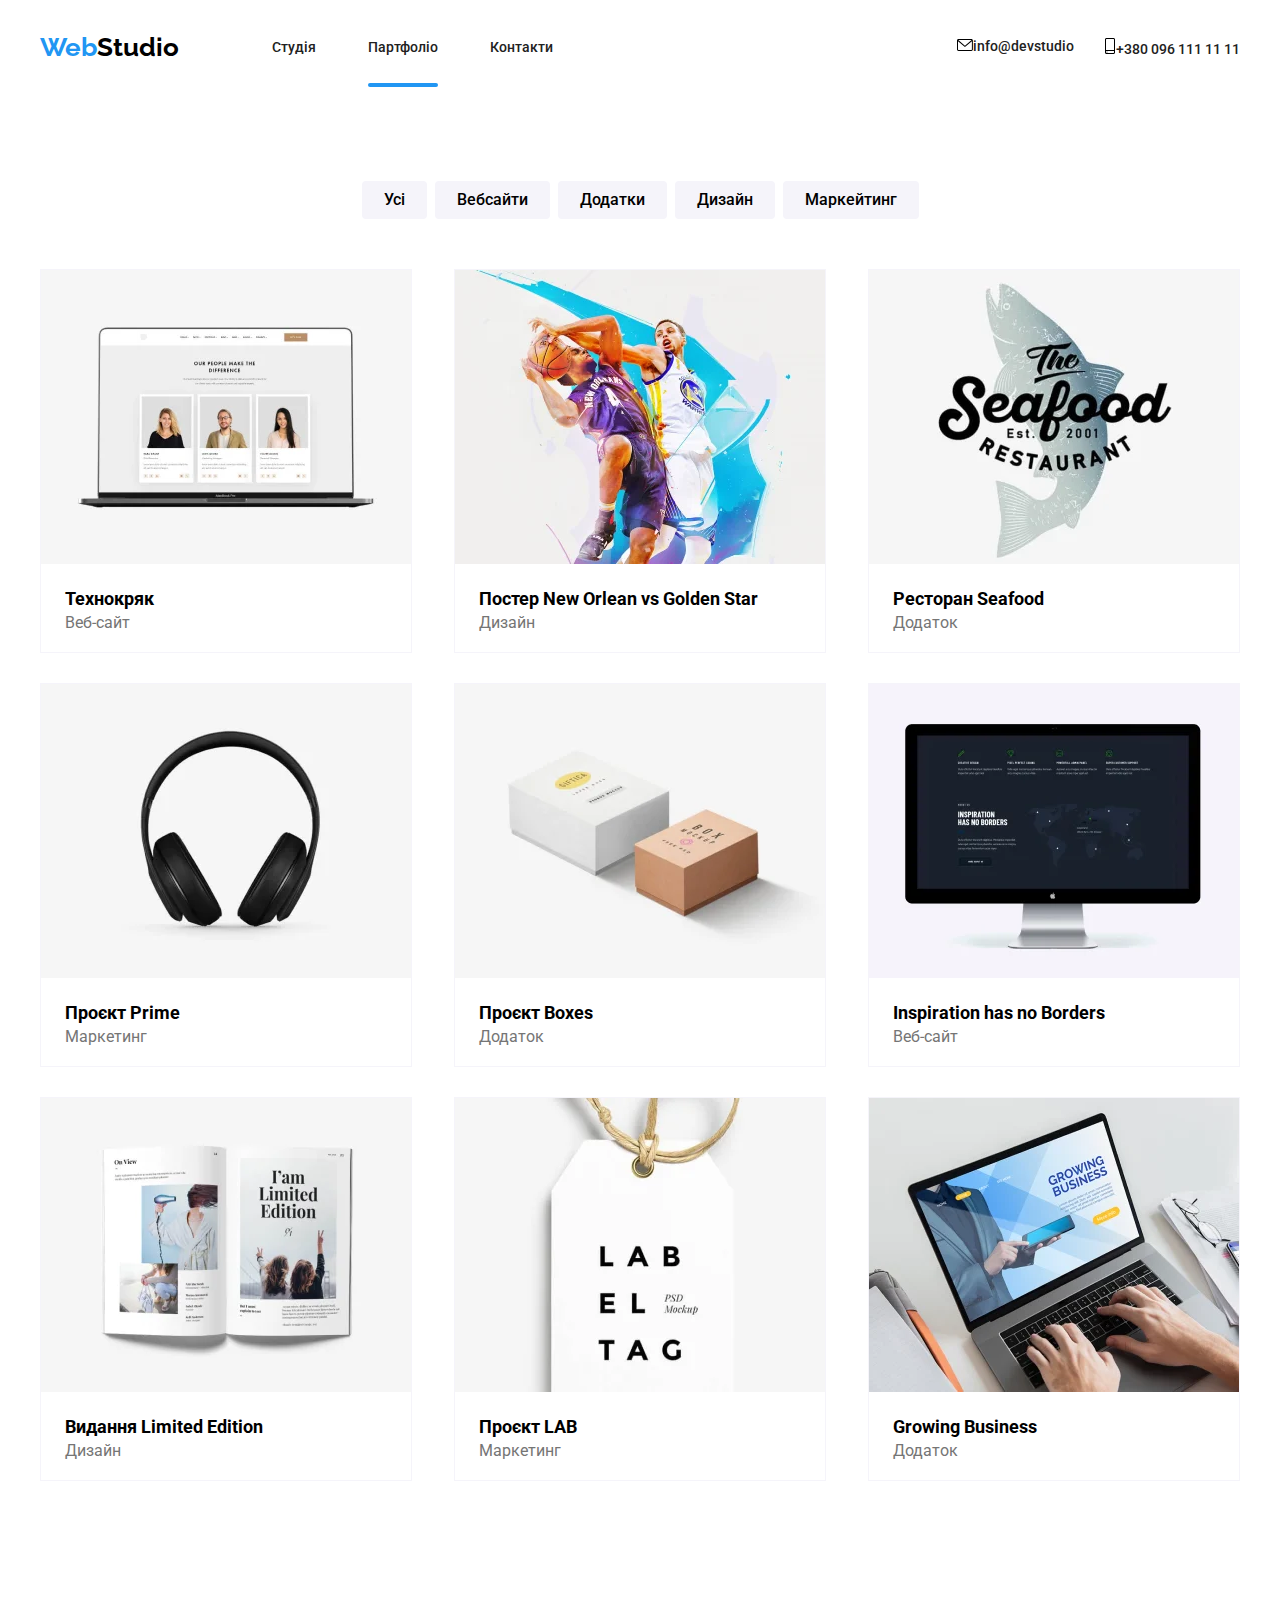
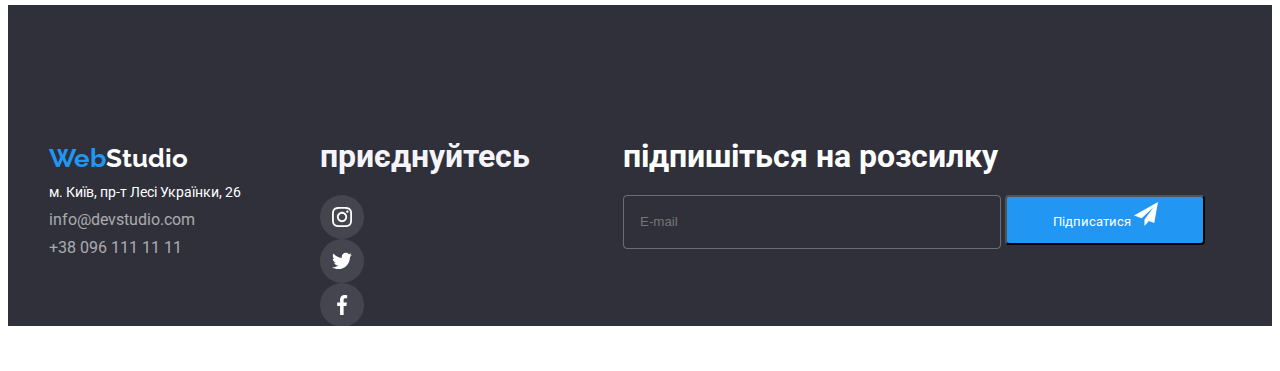
==== commit 2eb50e37: "ЭЩКРЕЕЕЕЕЕ" ====
--- a/portpfilio.html
+++ b/portpfilio.html
@@ -20,7 +20,7 @@
             <nav class="header__navigation">
             <ul class="header__site-nav">
                 <li class="header__site-nav-item"><a class="header__site-nav-link" href="index.html">Студія</a></li>
-                <li class="header__site-nav-item"><a class="header__site-nav-link current" href="portpfilio.html">Парфоліо</a></li>
+                <li class="header__site-nav-item"><a class="header__site-nav-link current" href="portpfilio.html">Партфоліо</a></li>
                 <li class="header__site-nav-item"><a class="header__site-nav-link" href="#">Контакти</a></li>
             </ul>
         </nav>
@@ -201,7 +201,7 @@
             </a></li>
          </ul>
              </div>
-             <div class="footer__subscribe">
+             <div class="footer__sub">
                 <form action="" class="footer__form">
                     <h1 class="footer__newsletter">підпишіться на розсилку</h1>
                     <div class="footer__form-wrap">
--- a/css/main.min.css
+++ b/css/main.min.css
@@ -1 +1 @@
-body{font-family:"Roboto",sans-serif}ul{list-style:none;padding:0;margin:0}p,h1,h2,h3,h4,h5,h6{margin:0}a{cursor:pointer;text-decoration:none}.container{width:1200px;margin:0 auto;padding:0 15px}.header{padding-top:24px;padding-bottom:25px}.header__wrap{display:flex;justify-content:space-between;align-items:center}.header__nav-wrap{display:flex;justify-content:space-between;align-items:center}.header__logo{font-family:"Raleway",sans-serif;font-size:26px;font-weight:700;color:#2196f3;margin-right:93px}.header__navigation{font-size:14px;font-weight:500}.header__black{color:#000}.header__site-nav{width:281px;display:flex;justify-content:space-between}.header__site-nav-link{position:relative;color:#212121;transition-property:color;transition-duration:250ms}.header__site-nav-link.current::after{content:"";display:block;background-color:#2196f3;position:absolute;width:100%;height:4px;border-radius:2px;left:0;bottom:-32px}.header__contactc-item{font-weight:500;font-size:14px}.header__email{margin-right:50px;color:#757575}.header__contactc-link{color:#212121;transition-property:color;transition-duration:250ms}.header__contactc-link:hover.header__contact-icon{fill:#2196f3}.header__contactc-link:hover{animation-name:change;animation-timing-function:cubic-bezier(0.4, 0, 0.2, 1);animation-duration:250ms;animation-fill-mode:forwards}@keyframes change{0%{color:#757575}100%{color:#2196f3}}.header__contactc.header__contactc-link:hover{animation-name:changefill;animation-timing-function:cubic-bezier(0.4, 0, 0.2, 1);animation-duration:250ms;animation-fill-mode:forwards}@keyframes changefill{0%{color:#757575}100%{color:#2196f3}}.main__section-post{background-color:#2f303a;padding-top:200px;padding-bottom:200px;background:url(/img/lydi.webp),#d3d3d3 0px -147.517px/100% 170.667% no-repeat;background-repeat:no-repeat;background-position:center;background-size:cover}.main__post-taitel{text-align:center;font-size:40px;font-weight:900px;line-height:136%;text-transform:uppercase;color:#fff;margin-bottom:30px}.main__post-wrap{display:flex;justify-content:center}.main__post-button{color:#fff;background:#2196f3;font-size:16px;font-weight:700;padding:10px 32px;border:none;border-radius:4px;cursor:pointer;box-shadow:0px 4px 4px 0px rgba(0,0,0,.15)}.section__site-details-item{width:270px}.section__site-details-item::before{content:"";display:block;width:100%;height:120px;background-color:#f5f4fa;border-radius:4px;background-image:url(/img/antenna.webp);background-size:70px;background-repeat:no-repeat;background-position:center}.section__site-details-item:nth-child(2)::before{background-image:url(/img/clock.webp)}.section__site-details-item:nth-child(3)::before{background-image:url(/img/diagram.webp)}.section__site-details-item:nth-child(4)::before{background-image:url(/img/astronaut.webp)}.section__site-details{display:flex;justify-content:space-between}.section__details-title{margin-bottom:10px;font-size:14px;margin-top:30px}.section__text-details{color:#757575;font-size:14px}.activity{padding-bottom:94px}.activity__item{position:relative}.activity__subtitle{position:absolute;bottom:3px;color:#fff;font-size:14px;font-weight:700;letter-spacing:.42px;text-transform:uppercase;display:flex;justify-content:center;align-items:center;height:70px;width:100%;background:rgba(47,48,58,.8)}.activity__img{width:370px;height:294px}.activity__list{display:flex;justify-content:space-between}.activity__sectio-title{margin-bottom:50px;text-align:center;font-size:36px;font-weight:700}.team{padding-top:94px;padding-bottom:94px;background-color:#f5f4fa}.team__sectio-title{margin-bottom:50px;text-align:center;font-size:36px;font-weight:700}.team__list{display:flex;justify-content:space-between}.team__item{background-color:#fff;width:270px;padding-bottom:30px;border-radius:0px 0px 4px 4px;background:#fff;box-shadow:0px 2px 1px 0px rgba(0,0,0,.2),0px 1px 1px 0px rgba(0,0,0,.14),0px 1px 3px 0px rgba(0,0,0,.12)}.team__img{width:270px;height:260px;margin-bottom:30px}.team__employee-warp{text-align:center}.team__name{color:#000;font-size:16px;font-weight:500;margin-bottom:10px}.team__profession{color:#757575;font-size:16px}.team__social-link{fill:#afb1b8;width:44px;height:44px;border-radius:50%;display:flex;justify-content:center;align-items:center;transition-property:background-color;transition-duration:250ms}.team__social-link:hover,.team__social-link :focus{fill:#fff;background-color:#2196f3}.team__social-list{display:flex;justify-content:space-between;margin-right:32px;margin-left:32px;margin-top:16px}.team__social-icon{width:20px;height:20px}.customers__wrap{display:flex;align-items:center;justify-content:center;margin-top:94px}.customers__list{display:flex;justify-content:space-between;margin-bottom:94px;margin-top:50px}.customers__icon{width:106px;height:60px;fill:#afb1b8;border-radius:4px;border:1px solid #afb1b8;padding:16px 32px;transition-property:fill,border;transition-duration:250ms}.customers__icon:hover{fill:#2196f3;border:1px solid #2196f3}.footer{padding-top:60px;padding-bottom:60px;background-color:#2f303a}.footer__wrapper{display:flex;margin:0 auto;align-items:baseline}.footer__item{margin:9px}.fuoter__logo{font-family:"Raleway",sans-serif;font-size:26px;font-weight:700;color:#2196f3;margin-bottom:20px}.footer__white{color:#fff}.footer__city{color:#fff;font-size:14px}.footer__tel{color:rgba(255,255,255,.6);transition-property:color;transition-duration:250ms}.footer__tel:hover{color:#2196f3}.footer__social{margin-top:72px;margin-left:70px}.footer__join{display:flex;justify-content:left;color:#f5f4fa;margin-bottom:20px}.footer__icon{width:20px;height:20px;fill:#fff}.footer__link{fill:#afb1b8;width:44px;height:44px;border-radius:50%;display:flex;justify-content:center;align-items:center;background-color:rgba(255,255,255,.1);margin-right:10px;transition-property:background-color;transition-duration:250ms}.footer__link:hover,.footer__link:focus{fill:#fff;background-color:#2196f3}.footer__subscribe{margin-left:93px}.footer__newsletter{color:#fff;font-family:"Roboto",sans-serif;margin-bottom:20px}.footer__form-input-subscribe{width:358px;height:50px;border-radius:4px;border:1px solid rgba(255,255,255,.3);background:rgba(33,150,243,0);padding-left:16px}.work__blok{padding-top:94px;padding-bottom:94px}.work__filt-button{color:#000;display:flex;justify-content:center;margin-bottom:50px;gap:8px}.work__filt:hover{background-color:#2196f3;color:#fff}.work__filt{background:#f5f4fa;font-weight:500;border-radius:4px;font-size:16px;font-weight:500;border:none;padding:6px 22px;line-height:162%;cursor:pointer;font-family:"Roboto",sans-serif;transition-property:background-color;transition-duration:250ms}.work__filt:hover,.work__filt:focus{box-shadow:0px 2px 2px 0px rgba(0,0,0,.12),0px 1px 2px 0px rgba(0,0,0,.08),0px 3px 1px 0px rgba(0,0,0,.1)}.work__portpfilio-item{border:1px solid #f5f4fa;background:#fff;margin-bottom:30px;width:370px}.work__portpfilio-item:hover,.work__portpfilio-item:focus{box-shadow:1px 4px 6px 0px rgba(0,0,0,.16),0px 4px 4px 0px rgba(0,0,0,.06),0px 1px 1px 0px rgba(0,0,0,.12)}.work__portpfilio-img{width:370px;height:294px}.work__portpfilio{display:flex;justify-content:space-between;flex-wrap:wrap}.work__product-action{position:absolute;top:0;left:0;font-size:18px;background-color:rgba(33,150,243,.9);opacity:0;letter-spacing:.03em;line-height:1.6;color:#fff;width:100%;height:100%;padding:63px 24px;transform:translateY(100%);transition:transform 250ms ease}.work__.portpfilio-item:hover .product-action{opacity:1;transform:translate(0)}.work__portpfilio-title{color:#000;font-size:18px;font-weight:700;margin:20px 24px 4px 24px}.work__portpfilio-text{color:#757575;font-size:16px;font-weight:400;margin:4px 24px 20px 24px}.work__product-trumb{position:relative;overflow:hidden}.work__portpfilio-card{width:370px;height:404px}/*# sourceMappingURL=main.min.css.map */+body{font-family:"Roboto",sans-serif}ul{list-style:none;padding:0;margin:0}p,h1,h2,h3,h4,h5,h6{margin:0}a{cursor:pointer;text-decoration:none}.container{width:1200px;margin:0 auto;padding:0 15px}.header{padding-top:24px;padding-bottom:25px}.header__wrap{display:flex;justify-content:space-between;align-items:center}.header__nav-wrap{display:flex;justify-content:space-between;align-items:center}.header__logo{font-family:"Raleway",sans-serif;font-size:26px;font-weight:700;color:#2196f3;margin-right:93px}.header__navigation{font-size:14px;font-weight:500}.header__black{color:#000}.header__site-nav{width:281px;display:flex;justify-content:space-between}.header__site-nav-link{position:relative;color:#212121;transition-property:color;transition-duration:250ms}.header__site-nav-link.current::after{content:"";display:block;background-color:#2196f3;position:absolute;width:100%;height:4px;border-radius:2px;left:0;bottom:-32px}.header__contactc-item{font-weight:500;font-size:14px}.header__email{margin-right:30px;color:#757575}.header__contactc{display:flex}.header__contactc-link{color:#212121;transition-property:color;transition-duration:250ms}.header__contactc-link:hover.header__contact-icon{fill:#2196f3}.header__contactc-link:hover{animation-name:change;animation-timing-function:cubic-bezier(0.4, 0, 0.2, 1);animation-duration:250ms;animation-fill-mode:forwards}@keyframes change{0%{color:#757575}100%{color:#2196f3}}.header__contactc.header__contactc-link:hover{animation-name:changefill;animation-timing-function:cubic-bezier(0.4, 0, 0.2, 1);animation-duration:250ms;animation-fill-mode:forwards}@keyframes changefill{0%{color:#757575}100%{color:#2196f3}}.main__section-post{background-color:#2f303a;padding-top:200px;padding-bottom:200px;background:url(/img/lydi.webp),#d3d3d3 0px -147.517px/100% 170.667% no-repeat;background-repeat:no-repeat;background-position:center;background-size:cover}.main__post-taitel{text-align:center;font-size:40px;font-weight:900px;line-height:136%;text-transform:uppercase;color:#fff;margin-bottom:30px}.main__post-wrap{display:flex;justify-content:center}.main__post-button{color:#fff;background:#2196f3;font-size:16px;font-weight:700;padding:10px 32px;border:none;border-radius:4px;cursor:pointer;box-shadow:0px 4px 4px 0px rgba(0,0,0,.15)}.section__site-details-item{width:270px;margin-top:94px;margin-bottom:94px}.section__site-details-item::before{content:"";display:block;width:100%;height:120px;background-color:#f5f4fa;border-radius:4px;background-image:url(/img/antenna.webp);background-size:70px;background-repeat:no-repeat;background-position:center}.section__site-details-item:nth-child(2)::before{background-image:url(/img/clock.webp)}.section__site-details-item:nth-child(3)::before{background-image:url(/img/diagram.webp)}.section__site-details-item:nth-child(4)::before{background-image:url(/img/astronaut.webp)}.section__site-details{display:flex;justify-content:space-between}.section__details-title{margin-bottom:10px;font-size:14px;margin-top:30px}.section__text-details{color:#757575;font-size:14px}.activity{padding-bottom:94px}.activity__item{position:relative}.activity__subtitle{position:absolute;bottom:3px;color:#fff;font-size:14px;font-weight:700;letter-spacing:.42px;text-transform:uppercase;display:flex;justify-content:center;align-items:center;height:70px;width:100%;background:rgba(47,48,58,.8)}.activity__img{width:370px;height:294px}.activity__list{display:flex;justify-content:space-between}.activity__sectio-title{margin-bottom:50px;text-align:center;font-size:36px;font-weight:700}.team{padding-top:94px;padding-bottom:94px;background-color:#f5f4fa}.team__sectio-title{margin-bottom:50px;text-align:center;font-size:36px;font-weight:700}.team__list{display:flex;justify-content:space-between}.team__item{background-color:#fff;width:270px;padding-bottom:30px;border-radius:0px 0px 4px 4px;background:#fff;box-shadow:0px 2px 1px 0px rgba(0,0,0,.2),0px 1px 1px 0px rgba(0,0,0,.14),0px 1px 3px 0px rgba(0,0,0,.12)}.team__img{width:270px;height:260px;margin-bottom:30px}.team__employee-warp{text-align:center}.team__name{color:#000;font-size:16px;font-weight:500;margin-bottom:10px}.team__profession{color:#757575;font-size:16px}.team__social-link{fill:#afb1b8;width:44px;height:44px;border-radius:50%;display:flex;justify-content:center;align-items:center;transition-property:background-color;transition-duration:250ms}.team__social-link:hover,.team__social-link :focus{fill:#fff;background-color:#2196f3}.team__social-list{display:flex;justify-content:space-between;margin-right:32px;margin-left:32px;margin-top:16px}.team__social-icon{width:20px;height:20px}.customers__wrap{display:flex;align-items:center;justify-content:center;margin-top:94px}.customers__list{display:flex;justify-content:space-between;margin-bottom:94px;margin-top:50px}.customers__icon{width:106px;height:60px;fill:#afb1b8;border-radius:4px;border:1px solid #afb1b8;padding:16px 32px;transition-property:fill,border;transition-duration:250ms}.customers__icon:hover{fill:#2196f3;border:1px solid #2196f3}.backdrop.is-hidden{opacity:0;visibility:hidden;pointer-events:none;transition:250ms cubic-bezier(0.4, 0, 0.2, 1)}.backdrop{position:fixed;left:0;top:0;width:100%;height:100%;background-color:rgba(0,0,0,.2);transition:250ms cubic-bezier(0.4, 0, 0.2, 1)}.modal{position:fixed;top:50%;left:50%;transform:translate(-50%, -50%);width:528px;height:581px;border-radius:4px;background-color:#fff;box-shadow:0px 2px 1px 0px rgba(0,0,0,.2),0px 1px 1px 0px rgba(0,0,0,.14),0px 1px 3px 0px rgba(0,0,0,.12)}.modal__close-button{margin-left:490px;margin-right:8px;margin-top:8px;width:30px;height:30px;background-color:#fff;border:1px solid rgba(0,0,0,.1);border-radius:50%;cursor:pointer;background-image:url(./img/symbol-defs.svg#);background-repeat:no-repeat;background-position:center;display:flex;align-items:center}.modal__checkbox{margin-top:20px;margin-bottom:15px}.modal__icon{fill:#000}.modal__icon:hover,.modal__icon:focus{fill:#2196f3}.modal__form{width:440px;height:40px;margin-left:40px;margin-right:40px}.modal__form-title{color:#212121;text-align:center;font-family:"Roboto",sans-serif;font-size:20px;font-weight:700;margin-bottom:12px}.modal__form-label{font-family:"Roboto",sans-serif;color:#757575}.modal__form-input{width:410px;height:40px;border-radius:4px;border:1px solid rgba(33,33,33,.2);padding-left:42px}.modal__form-icon{position:relative;top:-30px;left:10px;width:18px;height:18px}.modal__form-input:focus{outline:none;border-color:#2196f3}.modal__form-input:hover,.modal__form-icon{fill:#2196f3}.modal__form-input:hover{fill:#2196f3;border:1px solid #2196f3}.modal__form-field{font-family:"Roboto",sans-serif;color:#757575;border-radius:1px}.modal__field:hover{fill:#2196f3;border:1px solid #2196f3;border-radius:3px;resize:none}.modal__modal-form-policy{font-family:"Roboto",sans-serif;color:#757575}.modal__form-fiel{border-radius:4px;border:1px solid rgba(33,33,33,.2);padding-left:16px;padding-top:12px}.modal__modal-form-checkbox{margin-right:4px;margin-bottom:30px;cursor:pointer;margin-top:20px;margin-left:3.7px}.modal__agreement{color:#2196f3}.modal__agree-btn{width:200px;height:50px;border-radius:4px;border:#2196f3;background:#2196f3;font-family:"Roboto",sans-serif;color:#fff;margin-left:124px;cursor:pointer}.footer{padding-top:60px;padding-bottom:60px;background-color:#2f303a}.footer__wrapper{display:flex;margin:0 auto;align-items:baseline}.footer__item{margin:9px}.fuoter__logo{font-family:"Raleway",sans-serif;font-size:26px;font-weight:700;color:#2196f3;margin-bottom:20px}.footer__white{color:#fff}.footer__city{color:#fff;font-size:14px}.footer__tel{color:rgba(255,255,255,.6);transition-property:color;transition-duration:250ms}.footer__tel:hover{color:#2196f3}.footer__social{margin-top:72px;margin-left:70px}.footer__join{display:flex;justify-content:left;color:#f5f4fa;margin-bottom:20px}.footer__icon{width:20px;height:20px;fill:#fff}.footer__link{fill:#afb1b8;width:44px;height:44px;border-radius:50%;display:flex;justify-content:center;align-items:center;background-color:rgba(255,255,255,.1);margin-right:10px;transition-property:background-color;transition-duration:250ms}.footer__link:hover,.footer__link:focus{fill:#fff;background-color:#2196f3}.footer__sub{margin-left:93px}.footer__subscribe{width:200px;height:50px;border-radius:4px;background:#2196f3;color:#fff;font-family:"Roboto",sans-serif;line-height:30px;cursor:pointer}.footer__newsletter{color:#fff;font-family:"Roboto",sans-serif;margin-bottom:20px}.footer__form-input-subscribe{width:358px;height:50px;border-radius:4px;border:1px solid rgba(255,255,255,.3);background:rgba(33,150,243,0);padding-left:16px}.work__blok{padding-top:94px;padding-bottom:94px}.work__filt-button{color:#000;display:flex;justify-content:center;margin-bottom:50px;gap:8px}.work__filt:hover{background-color:#2196f3;color:#fff}.work__filt{background:#f5f4fa;font-weight:500;border-radius:4px;font-size:16px;font-weight:500;border:none;padding:6px 22px;line-height:162%;cursor:pointer;font-family:"Roboto",sans-serif;transition-property:background-color;transition-duration:250ms}.work__filt:hover,.work__filt:focus{box-shadow:0px 2px 2px 0px rgba(0,0,0,.12),0px 1px 2px 0px rgba(0,0,0,.08),0px 3px 1px 0px rgba(0,0,0,.1)}.work__portpfilio-item{border:1px solid #f5f4fa;background:#fff;margin-bottom:30px;width:370px}.work__portpfilio-item:hover,.work__portpfilio-item:focus{box-shadow:1px 4px 6px 0px rgba(0,0,0,.16),0px 4px 4px 0px rgba(0,0,0,.06),0px 1px 1px 0px rgba(0,0,0,.12)}.work__portpfilio-img{width:370px;height:294px}.work__portpfilio{display:flex;justify-content:space-between;flex-wrap:wrap}.work__product-action{position:absolute;top:0;left:0;font-size:18px;background-color:rgba(33,150,243,.9);opacity:0;letter-spacing:.03em;line-height:1.6;color:#fff;width:100%;height:100%;padding:63px 24px;transform:translateY(100%);transition:transform 250ms ease}.work__portpfilio-item:hover .work__product-action{opacity:1;transform:translate(0)}.work__portpfilio-title{color:#000;font-size:18px;font-weight:700;margin:20px 24px 4px 24px}.work__portpfilio-text{color:#757575;font-size:16px;font-weight:400;margin:4px 24px 20px 24px}.work__product-trumb{position:relative;overflow:hidden}.work__portpfilio-card{width:370px;height:404px}/*# sourceMappingURL=main.min.css.map */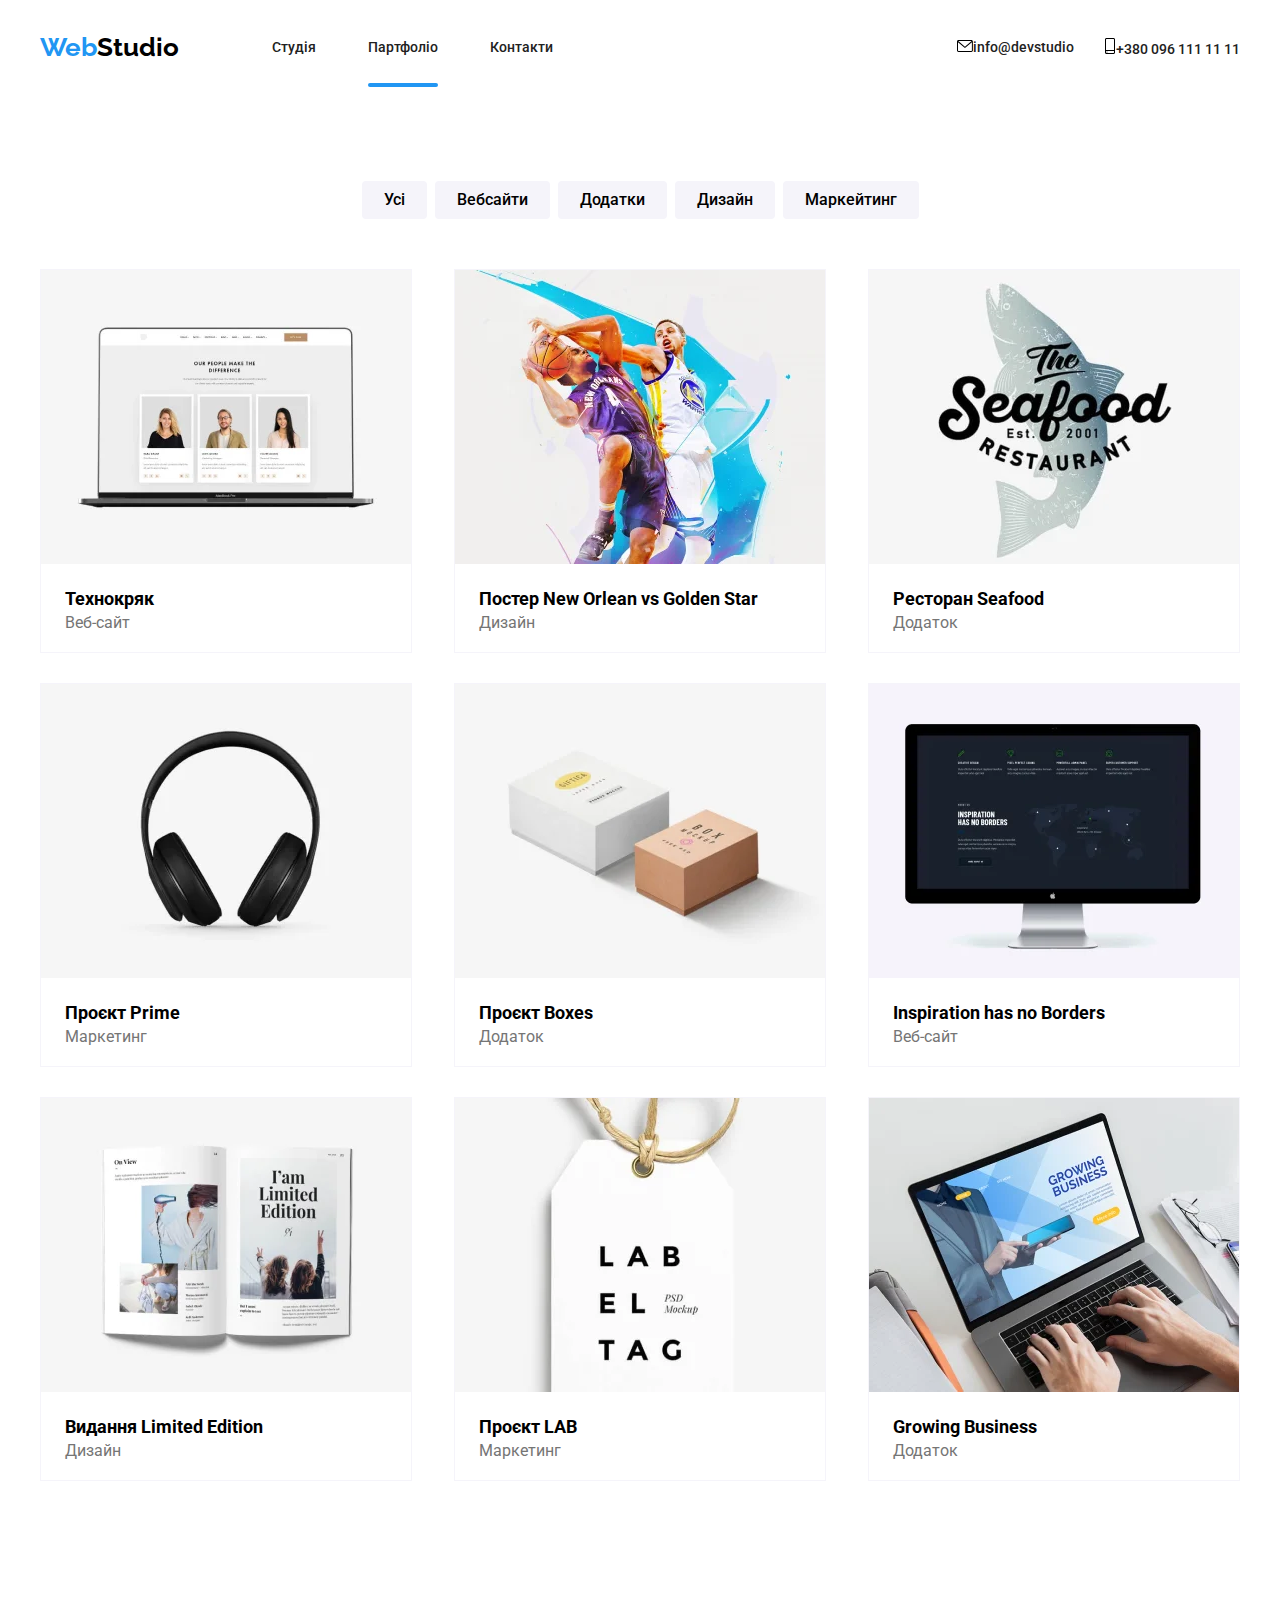
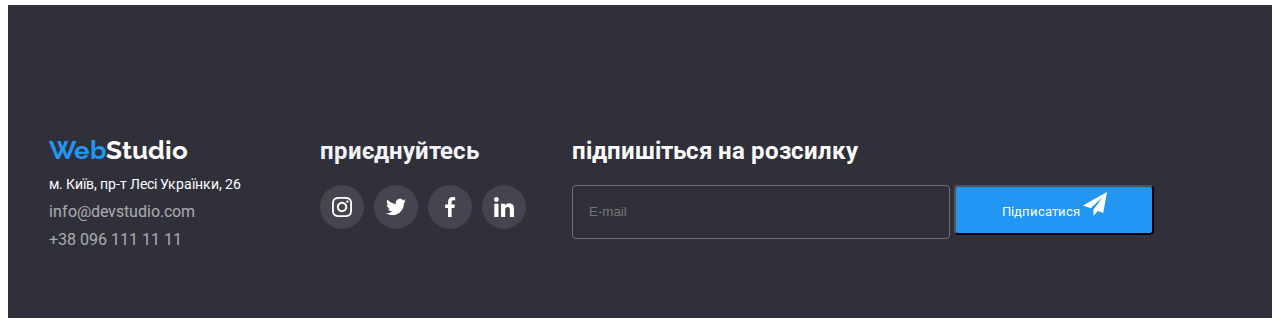
==== commit fe68b955: ";" ====
--- a/portpfilio.html
+++ b/portpfilio.html
@@ -177,7 +177,7 @@
          </ul>
         </div>
          <div class="footer__social">
-            <h1 class="footer__join">приєднуйтесь</h1>
+            <h2 class="footer__join">приєднуйтесь</h2>
          <ul class="footer__icon">
             <li class="footer__list-item"><a href="#" class="footer__link">
                 <svg class="footer__icon">
@@ -203,7 +203,7 @@
              </div>
              <div class="footer__sub">
                 <form action="" class="footer__form">
-                    <h1 class="footer__newsletter">підпишіться на розсилку</h1>
+                    <h2 class="footer__newsletter">підпишіться на розсилку</h2>
                     <div class="footer__form-wrap">
                         <input placeholder="E-mail" class="footer__form-input-subscribe">
                         <button class="footer__subscribe">Підписатися
--- a/css/main.min.css
+++ b/css/main.min.css
@@ -1 +1 @@
-body{font-family:"Roboto",sans-serif}ul{list-style:none;padding:0;margin:0}p,h1,h2,h3,h4,h5,h6{margin:0}a{cursor:pointer;text-decoration:none}.container{width:1200px;margin:0 auto;padding:0 15px}.header{padding-top:24px;padding-bottom:25px}.header__wrap{display:flex;justify-content:space-between;align-items:center}.header__nav-wrap{display:flex;justify-content:space-between;align-items:center}.header__logo{font-family:"Raleway",sans-serif;font-size:26px;font-weight:700;color:#2196f3;margin-right:93px}.header__navigation{font-size:14px;font-weight:500}.header__black{color:#000}.header__site-nav{width:281px;display:flex;justify-content:space-between}.header__site-nav-link{position:relative;color:#212121;transition-property:color;transition-duration:250ms}.header__site-nav-link.current::after{content:"";display:block;background-color:#2196f3;position:absolute;width:100%;height:4px;border-radius:2px;left:0;bottom:-32px}.header__contactc-item{font-weight:500;font-size:14px}.header__email{margin-right:30px;color:#757575}.header__contactc{display:flex}.header__contactc-link{color:#212121;transition-property:color;transition-duration:250ms}.header__contactc-link:hover.header__contact-icon{fill:#2196f3}.header__contactc-link:hover{animation-name:change;animation-timing-function:cubic-bezier(0.4, 0, 0.2, 1);animation-duration:250ms;animation-fill-mode:forwards}@keyframes change{0%{color:#757575}100%{color:#2196f3}}.header__contactc.header__contactc-link:hover{animation-name:changefill;animation-timing-function:cubic-bezier(0.4, 0, 0.2, 1);animation-duration:250ms;animation-fill-mode:forwards}@keyframes changefill{0%{color:#757575}100%{color:#2196f3}}.main__section-post{background-color:#2f303a;padding-top:200px;padding-bottom:200px;background:url(/img/lydi.webp),#d3d3d3 0px -147.517px/100% 170.667% no-repeat;background-repeat:no-repeat;background-position:center;background-size:cover}.main__post-taitel{text-align:center;font-size:40px;font-weight:900px;line-height:136%;text-transform:uppercase;color:#fff;margin-bottom:30px}.main__post-wrap{display:flex;justify-content:center}.main__post-button{color:#fff;background:#2196f3;font-size:16px;font-weight:700;padding:10px 32px;border:none;border-radius:4px;cursor:pointer;box-shadow:0px 4px 4px 0px rgba(0,0,0,.15)}.section__site-details-item{width:270px;margin-top:94px;margin-bottom:94px}.section__site-details-item::before{content:"";display:block;width:100%;height:120px;background-color:#f5f4fa;border-radius:4px;background-image:url(/img/antenna.webp);background-size:70px;background-repeat:no-repeat;background-position:center}.section__site-details-item:nth-child(2)::before{background-image:url(/img/clock.webp)}.section__site-details-item:nth-child(3)::before{background-image:url(/img/diagram.webp)}.section__site-details-item:nth-child(4)::before{background-image:url(/img/astronaut.webp)}.section__site-details{display:flex;justify-content:space-between}.section__details-title{margin-bottom:10px;font-size:14px;margin-top:30px}.section__text-details{color:#757575;font-size:14px}.activity{padding-bottom:94px}.activity__item{position:relative}.activity__subtitle{position:absolute;bottom:3px;color:#fff;font-size:14px;font-weight:700;letter-spacing:.42px;text-transform:uppercase;display:flex;justify-content:center;align-items:center;height:70px;width:100%;background:rgba(47,48,58,.8)}.activity__img{width:370px;height:294px}.activity__list{display:flex;justify-content:space-between}.activity__sectio-title{margin-bottom:50px;text-align:center;font-size:36px;font-weight:700}.team{padding-top:94px;padding-bottom:94px;background-color:#f5f4fa}.team__sectio-title{margin-bottom:50px;text-align:center;font-size:36px;font-weight:700}.team__list{display:flex;justify-content:space-between}.team__item{background-color:#fff;width:270px;padding-bottom:30px;border-radius:0px 0px 4px 4px;background:#fff;box-shadow:0px 2px 1px 0px rgba(0,0,0,.2),0px 1px 1px 0px rgba(0,0,0,.14),0px 1px 3px 0px rgba(0,0,0,.12)}.team__img{width:270px;height:260px;margin-bottom:30px}.team__employee-warp{text-align:center}.team__name{color:#000;font-size:16px;font-weight:500;margin-bottom:10px}.team__profession{color:#757575;font-size:16px}.team__social-link{fill:#afb1b8;width:44px;height:44px;border-radius:50%;display:flex;justify-content:center;align-items:center;transition-property:background-color;transition-duration:250ms}.team__social-link:hover,.team__social-link :focus{fill:#fff;background-color:#2196f3}.team__social-list{display:flex;justify-content:space-between;margin-right:32px;margin-left:32px;margin-top:16px}.team__social-icon{width:20px;height:20px}.customers__wrap{display:flex;align-items:center;justify-content:center;margin-top:94px}.customers__list{display:flex;justify-content:space-between;margin-bottom:94px;margin-top:50px}.customers__icon{width:106px;height:60px;fill:#afb1b8;border-radius:4px;border:1px solid #afb1b8;padding:16px 32px;transition-property:fill,border;transition-duration:250ms}.customers__icon:hover{fill:#2196f3;border:1px solid #2196f3}.backdrop.is-hidden{opacity:0;visibility:hidden;pointer-events:none;transition:250ms cubic-bezier(0.4, 0, 0.2, 1)}.backdrop{position:fixed;left:0;top:0;width:100%;height:100%;background-color:rgba(0,0,0,.2);transition:250ms cubic-bezier(0.4, 0, 0.2, 1)}.modal{position:fixed;top:50%;left:50%;transform:translate(-50%, -50%);width:528px;height:581px;border-radius:4px;background-color:#fff;box-shadow:0px 2px 1px 0px rgba(0,0,0,.2),0px 1px 1px 0px rgba(0,0,0,.14),0px 1px 3px 0px rgba(0,0,0,.12)}.modal__close-button{margin-left:490px;margin-right:8px;margin-top:8px;width:30px;height:30px;background-color:#fff;border:1px solid rgba(0,0,0,.1);border-radius:50%;cursor:pointer;background-image:url(./img/symbol-defs.svg#);background-repeat:no-repeat;background-position:center;display:flex;align-items:center}.modal__checkbox{margin-top:20px;margin-bottom:15px}.modal__icon{fill:#000}.modal__icon:hover,.modal__icon:focus{fill:#2196f3}.modal__form{width:440px;height:40px;margin-left:40px;margin-right:40px}.modal__form-title{color:#212121;text-align:center;font-family:"Roboto",sans-serif;font-size:20px;font-weight:700;margin-bottom:12px}.modal__form-label{font-family:"Roboto",sans-serif;color:#757575}.modal__form-input{width:410px;height:40px;border-radius:4px;border:1px solid rgba(33,33,33,.2);padding-left:42px}.modal__form-icon{position:relative;top:-30px;left:10px;width:18px;height:18px}.modal__form-input:focus{outline:none;border-color:#2196f3}.modal__form-input:hover,.modal__form-icon{fill:#2196f3}.modal__form-input:hover{fill:#2196f3;border:1px solid #2196f3}.modal__form-field{font-family:"Roboto",sans-serif;color:#757575;border-radius:1px}.modal__field:hover{fill:#2196f3;border:1px solid #2196f3;border-radius:3px;resize:none}.modal__modal-form-policy{font-family:"Roboto",sans-serif;color:#757575}.modal__form-fiel{border-radius:4px;border:1px solid rgba(33,33,33,.2);padding-left:16px;padding-top:12px}.modal__modal-form-checkbox{margin-right:4px;margin-bottom:30px;cursor:pointer;margin-top:20px;margin-left:3.7px}.modal__agreement{color:#2196f3}.modal__agree-btn{width:200px;height:50px;border-radius:4px;border:#2196f3;background:#2196f3;font-family:"Roboto",sans-serif;color:#fff;margin-left:124px;cursor:pointer}.footer{padding-top:60px;padding-bottom:60px;background-color:#2f303a}.footer__wrapper{display:flex;margin:0 auto;align-items:baseline}.footer__item{margin:9px}.fuoter__logo{font-family:"Raleway",sans-serif;font-size:26px;font-weight:700;color:#2196f3;margin-bottom:20px}.footer__white{color:#fff}.footer__city{color:#fff;font-size:14px}.footer__tel{color:rgba(255,255,255,.6);transition-property:color;transition-duration:250ms}.footer__tel:hover{color:#2196f3}.footer__social{margin-top:72px;margin-left:70px}.footer__join{display:flex;justify-content:left;color:#f5f4fa;margin-bottom:20px}.footer__icon{width:20px;height:20px;fill:#fff}.footer__link{fill:#afb1b8;width:44px;height:44px;border-radius:50%;display:flex;justify-content:center;align-items:center;background-color:rgba(255,255,255,.1);margin-right:10px;transition-property:background-color;transition-duration:250ms}.footer__link:hover,.footer__link:focus{fill:#fff;background-color:#2196f3}.footer__sub{margin-left:93px}.footer__subscribe{width:200px;height:50px;border-radius:4px;background:#2196f3;color:#fff;font-family:"Roboto",sans-serif;line-height:30px;cursor:pointer}.footer__newsletter{color:#fff;font-family:"Roboto",sans-serif;margin-bottom:20px}.footer__form-input-subscribe{width:358px;height:50px;border-radius:4px;border:1px solid rgba(255,255,255,.3);background:rgba(33,150,243,0);padding-left:16px}.work__blok{padding-top:94px;padding-bottom:94px}.work__filt-button{color:#000;display:flex;justify-content:center;margin-bottom:50px;gap:8px}.work__filt:hover{background-color:#2196f3;color:#fff}.work__filt{background:#f5f4fa;font-weight:500;border-radius:4px;font-size:16px;font-weight:500;border:none;padding:6px 22px;line-height:162%;cursor:pointer;font-family:"Roboto",sans-serif;transition-property:background-color;transition-duration:250ms}.work__filt:hover,.work__filt:focus{box-shadow:0px 2px 2px 0px rgba(0,0,0,.12),0px 1px 2px 0px rgba(0,0,0,.08),0px 3px 1px 0px rgba(0,0,0,.1)}.work__portpfilio-item{border:1px solid #f5f4fa;background:#fff;margin-bottom:30px;width:370px}.work__portpfilio-item:hover,.work__portpfilio-item:focus{box-shadow:1px 4px 6px 0px rgba(0,0,0,.16),0px 4px 4px 0px rgba(0,0,0,.06),0px 1px 1px 0px rgba(0,0,0,.12)}.work__portpfilio-img{width:370px;height:294px}.work__portpfilio{display:flex;justify-content:space-between;flex-wrap:wrap}.work__product-action{position:absolute;top:0;left:0;font-size:18px;background-color:rgba(33,150,243,.9);opacity:0;letter-spacing:.03em;line-height:1.6;color:#fff;width:100%;height:100%;padding:63px 24px;transform:translateY(100%);transition:transform 250ms ease}.work__portpfilio-item:hover .work__product-action{opacity:1;transform:translate(0)}.work__portpfilio-title{color:#000;font-size:18px;font-weight:700;margin:20px 24px 4px 24px}.work__portpfilio-text{color:#757575;font-size:16px;font-weight:400;margin:4px 24px 20px 24px}.work__product-trumb{position:relative;overflow:hidden}.work__portpfilio-card{width:370px;height:404px}/*# sourceMappingURL=main.min.css.map */+body{font-family:"Roboto",sans-serif}ul{list-style:none;padding:0;margin:0}p,h1,h2,h3,h4,h5,h6{margin:0}a{cursor:pointer;text-decoration:none}.container{width:1200px;margin:0 auto;padding:0 15px}.header{padding-top:24px;padding-bottom:25px}.header__wrap{display:flex;justify-content:space-between;align-items:center}.header__nav-wrap{display:flex;justify-content:space-between;align-items:center}.header__logo{font-family:"Raleway",sans-serif;font-size:26px;font-weight:700;color:#2196f3;margin-right:93px}.header__navigation{font-size:14px;font-weight:500}.header__black{color:#000}.header__site-nav{width:281px;display:flex;justify-content:space-between}.header__site-nav-link{position:relative;color:#212121;transition-property:color;transition-duration:250ms}.header__site-nav-link:hover{animation-name:changeColor;animation-timing-function:cubic-bezier(0.4, 0, 0.2, 1);animation-duration:250ms;animation-fill-mode:forwards}@keyframes changeColor{0%{color:#757575}100%{color:#2196f3}}.header__site-nav-link.current::after{content:"";display:block;background-color:#2196f3;position:absolute;width:100%;height:4px;border-radius:2px;left:0;bottom:-32px}.header__contactc-item{font-weight:500;font-size:14px}.header__email{margin-right:30px;color:#757575}.header__contactc{display:flex;align-items:center}.header__contactc-link{color:#212121;transition-property:color;transition-duration:250ms}.header__contactc-link:hover{animation-name:change;animation-timing-function:cubic-bezier(0.4, 0, 0.2, 1);animation-duration:250ms;animation-fill-mode:forwards}@keyframes change{0%{color:#757575}100%{color:#2196f3}}.header__contactc-link:hover.header__contact-icon{fill:#2196f3}.header__contactc.header__contactc-link:hover{animation-name:changefill;animation-timing-function:cubic-bezier(0.4, 0, 0.2, 1);animation-duration:250ms;animation-fill-mode:forwards}@keyframes changefill{0%{color:#757575}100%{color:#2196f3}}.main__section-post{background-color:#2f303a;padding-top:200px;padding-bottom:200px;background:url(../img/lydi.webp),#d3d3d3 0px -147.517px/100% 170.667% no-repeat;background-repeat:no-repeat;background-position:center;background-size:cover}.main__post-taitel{text-align:center;font-size:40px;font-weight:900px;line-height:136%;text-transform:uppercase;color:#fff;margin-bottom:30px}.main__post-wrap{display:flex;justify-content:center}.main__post-button{color:#fff;background:#2196f3;font-size:16px;font-weight:700;padding:10px 32px;border:none;border-radius:4px;cursor:pointer;box-shadow:0px 4px 4px 0px rgba(0,0,0,.15)}.section__site-details-item{width:270px;margin-top:94px;margin-bottom:94px}.section__site-details-item::before{content:"";display:block;width:100%;height:120px;background-color:#f5f4fa;border-radius:4px;background-image:url(../img/antenna.webp);background-size:70px;background-repeat:no-repeat;background-position:center}.section__site-details-item:nth-child(2)::before{background-image:url(../img/clock.webp)}.section__site-details-item:nth-child(3)::before{background-image:url(../img/diagram.webp)}.section__site-details-item:nth-child(4)::before{background-image:url(../img/astronaut.webp)}.section__site-details{display:flex;justify-content:space-between}.section__details-title{margin-bottom:10px;font-size:14px;margin-top:30px}.section__text-details{color:#757575;font-size:14px}.activity{padding-bottom:94px}.activity__item{position:relative}.activity__subtitle{position:absolute;bottom:3px;color:#fff;font-size:14px;font-weight:700;letter-spacing:.42px;text-transform:uppercase;display:flex;justify-content:center;align-items:center;height:70px;width:100%;background:rgba(47,48,58,.8)}.activity__img{width:370px;height:294px}.activity__list{display:flex;justify-content:space-between}.activity__sectio-title{margin-bottom:50px;text-align:center;font-size:36px;font-weight:700}.team{padding-top:94px;padding-bottom:94px;background-color:#f5f4fa}.team__sectio-title{margin-bottom:50px;text-align:center;font-size:36px;font-weight:700}.team__list{display:flex;justify-content:space-between}.team__item{background-color:#fff;width:270px;padding-bottom:30px;border-radius:0px 0px 4px 4px;background:#fff;box-shadow:0px 2px 1px 0px rgba(0,0,0,.2),0px 1px 1px 0px rgba(0,0,0,.14),0px 1px 3px 0px rgba(0,0,0,.12)}.team__img{width:270px;height:260px;margin-bottom:30px}.team__employee-warp{text-align:center}.team__name{color:#000;font-size:16px;font-weight:500;margin-bottom:10px}.team__profession{color:#757575;font-size:16px}.team__social-link{fill:#afb1b8;width:44px;height:44px;border-radius:50%;display:flex;justify-content:center;align-items:center;transition-property:background-color;transition-duration:250ms}.team__social-link:hover,.team__social-link :focus{fill:#fff;background-color:#2196f3}.team__social-list{display:flex;justify-content:space-between;margin-right:32px;margin-left:32px;margin-top:16px}.team__social-icon{width:20px;height:20px}.customers__wrap{display:flex;align-items:center;justify-content:center;margin-top:94px}.customers__list{display:flex;justify-content:space-between;margin-bottom:94px;margin-top:50px}.customers__icon{width:106px;height:60px;fill:#afb1b8;border-radius:4px;border:1px solid #afb1b8;padding:16px 32px;transition-property:fill,border;transition-duration:250ms}.customers__icon:hover{fill:#2196f3;border:1px solid #2196f3}.backdrop.is-hidden{opacity:0;visibility:hidden;pointer-events:none;transition:250ms cubic-bezier(0.4, 0, 0.2, 1)}.backdrop{position:fixed;left:0;top:0;width:100%;height:100%;background-color:rgba(0,0,0,.2);transition:250ms cubic-bezier(0.4, 0, 0.2, 1)}.modal{position:fixed;top:50%;left:50%;transform:translate(-50%, -50%);width:528px;height:581px;border-radius:4px;background-color:#fff;box-shadow:0px 2px 1px 0px rgba(0,0,0,.2),0px 1px 1px 0px rgba(0,0,0,.14),0px 1px 3px 0px rgba(0,0,0,.12)}.modal__close-button{margin-left:490px;margin-right:8px;margin-top:8px;width:30px;height:30px;background-color:#fff;border:1px solid rgba(0,0,0,.1);border-radius:50%;cursor:pointer;background-image:url(./img/symbol-defs.svg#);background-repeat:no-repeat;background-position:center;display:flex;align-items:center}.modal__checkbox{margin-top:20px;margin-bottom:15px}.modal__icon{fill:#000}.modal__icon:hover,.modal__icon :focus{fill:#2196f3}.modal__form{width:440px;height:40px;margin-left:40px;margin-right:40px}.modal__form-title{color:#212121;text-align:center;font-family:"Roboto",sans-serif;font-size:20px;font-weight:700;margin-bottom:12px}.modal__form-label{font-family:"Roboto",sans-serif;color:#757575}.modal__form-input{width:410px;height:40px;border-radius:4px;border:1px solid rgba(33,33,33,.2);padding-left:42px}.modal__form-input:focus{outline:none;border-color:#2196f3}.modal__form-input:hover{fill:#2196f3}.modal__form-input:hover{fill:#2196f3;border:1px solid #2196f3}.modal__form-icon{position:relative;top:-30px;left:10px;width:18px;height:18px}.modal__form-input:hover,.modal__form-icon{fill:#2196f3}.modal__form-field{font-family:"Roboto",sans-serif;color:#757575;border-radius:1px}.modal__field:hover{fill:#2196f3;border:1px solid #2196f3;border-radius:3px;resize:none}.modal__modal-form-policy{font-family:"Roboto",sans-serif;color:#757575}.modal__form-fiel{border-radius:4px;border:1px solid rgba(33,33,33,.2);padding-left:16px;padding-top:12px}.modal__modal-form-checkbox{margin-right:4px;margin-bottom:30px;cursor:pointer;margin-top:20px;margin-left:3.7px}.modal__agreement{color:#2196f3}.modal__agree-btn{width:200px;height:50px;border-radius:4px;border:#2196f3;background:#2196f3;font-family:"Roboto",sans-serif;color:#fff;margin-left:124px;cursor:pointer}.footer{padding-top:60px;padding-bottom:60px;background-color:#2f303a}.footer__wrapper{display:flex;margin:0 auto;align-items:baseline}.footer__item{margin:9px}.fuoter__logo{font-family:"Raleway",sans-serif;font-size:26px;font-weight:700;color:#2196f3;margin-bottom:20px}.footer__white{color:#fff}.footer__city{color:#fff;font-size:14px}.footer__tel{color:rgba(255,255,255,.6);transition-property:color;transition-duration:250ms}.footer__tel:hover{color:#2196f3}.footer__social{margin-top:72px;margin-left:70px}.footer__join{display:flex;justify-content:left;color:#f5f4fa;margin-bottom:20px}.footer__icon{display:flex;width:20px;height:20px;fill:#fff}.footer__link{fill:#afb1b8;width:44px;height:44px;border-radius:50%;display:flex;justify-content:center;align-items:center;background-color:rgba(255,255,255,.1);margin-right:10px;transition-property:background-color;transition-duration:250ms}.footer__link:hover,.footer__link :focus{fill:#fff;background-color:#2196f3}.footer__sub{margin-left:93px}.footer__subscribe{width:200px;height:50px;border-radius:4px;background:#2196f3;color:#fff;font-family:"Roboto",sans-serif;line-height:30px;cursor:pointer}.footer__newsletter{color:#fff;font-family:"Roboto",sans-serif;margin-bottom:20px}.footer__form-input-subscribe{width:358px;height:50px;border-radius:4px;border:1px solid rgba(255,255,255,.3);background:rgba(33,150,243,0);padding-left:16px}.work__blok{padding-top:94px;padding-bottom:94px}.work__filt-button{color:#000;display:flex;justify-content:center;margin-bottom:50px;gap:8px}.work__filt{background:#f5f4fa;font-weight:500;border-radius:4px;font-size:16px;font-weight:500;border:none;padding:6px 22px;line-height:162%;cursor:pointer;font-family:"Roboto",sans-serif;transition-property:background-color;transition-duration:250ms}.work__filt:hover,.work__filt :focus{box-shadow:0px 2px 2px 0px rgba(0,0,0,.12),0px 1px 2px 0px rgba(0,0,0,.08),0px 3px 1px 0px rgba(0,0,0,.1)}.work__filt:hover{background-color:#2196f3;color:#fff}.work__portpfilio-item{border:1px solid #f5f4fa;background:#fff;margin-bottom:30px;width:370px}.work__portpfilio-item:hover,.work__portpfilio-item :focus{box-shadow:1px 4px 6px 0px rgba(0,0,0,.16),0px 4px 4px 0px rgba(0,0,0,.06),0px 1px 1px 0px rgba(0,0,0,.12)}.work__portpfilio-img{width:370px;height:294px}.work__portpfilio{display:flex;justify-content:space-between;flex-wrap:wrap}.work__product-action{position:absolute;top:0;left:0;font-size:18px;background-color:rgba(33,150,243,.9);opacity:0;letter-spacing:.03em;line-height:1.6;color:#fff;width:100%;height:100%;padding:63px 24px;transform:translateY(100%);transition:transform 250ms ease}.work__portpfilio-item:hover .work__product-action{opacity:1;transform:translate(0)}.work__portpfilio-title{color:#000;font-size:18px;font-weight:700;margin:20px 24px 4px 24px}.work__portpfilio-text{color:#757575;font-size:16px;font-weight:400;margin:4px 24px 20px 24px}.work__product-trumb{position:relative;overflow:hidden}.work__portpfilio-card{width:370px;height:404px}/*# sourceMappingURL=main.min.css.map */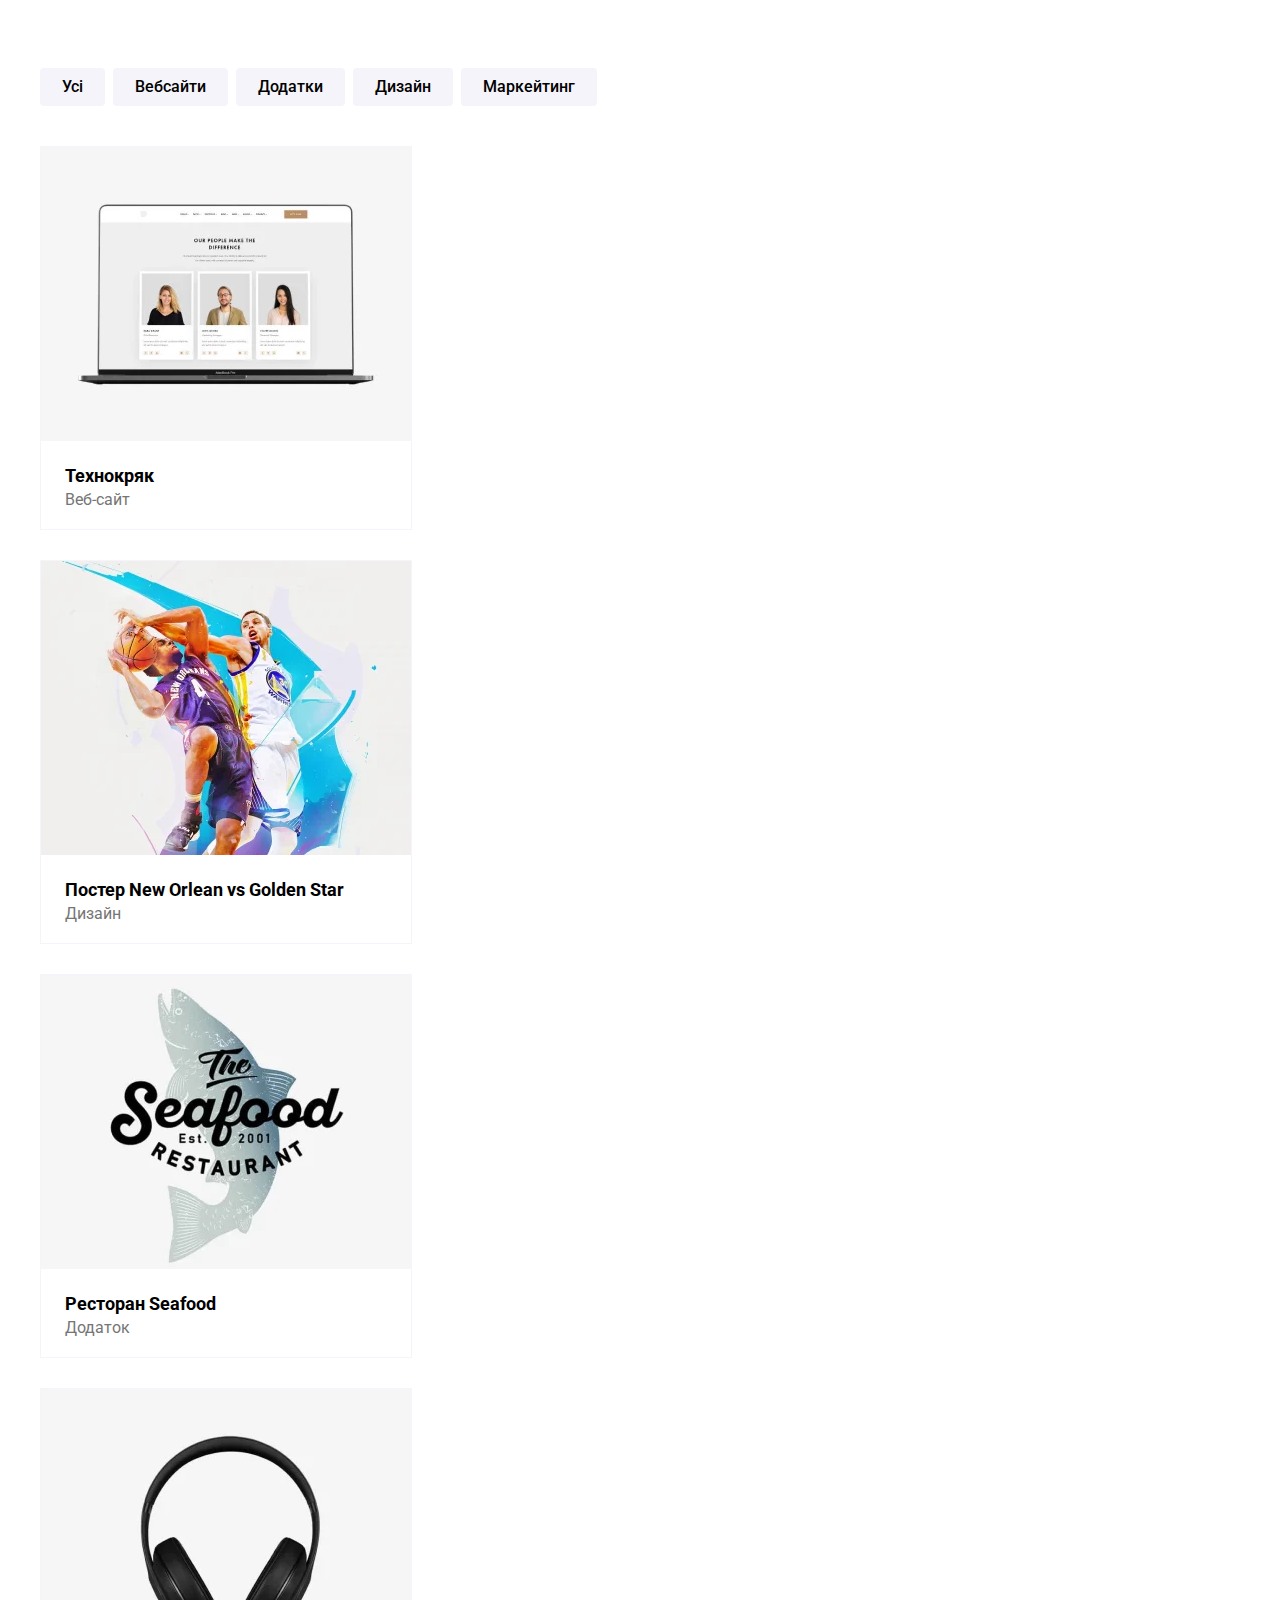
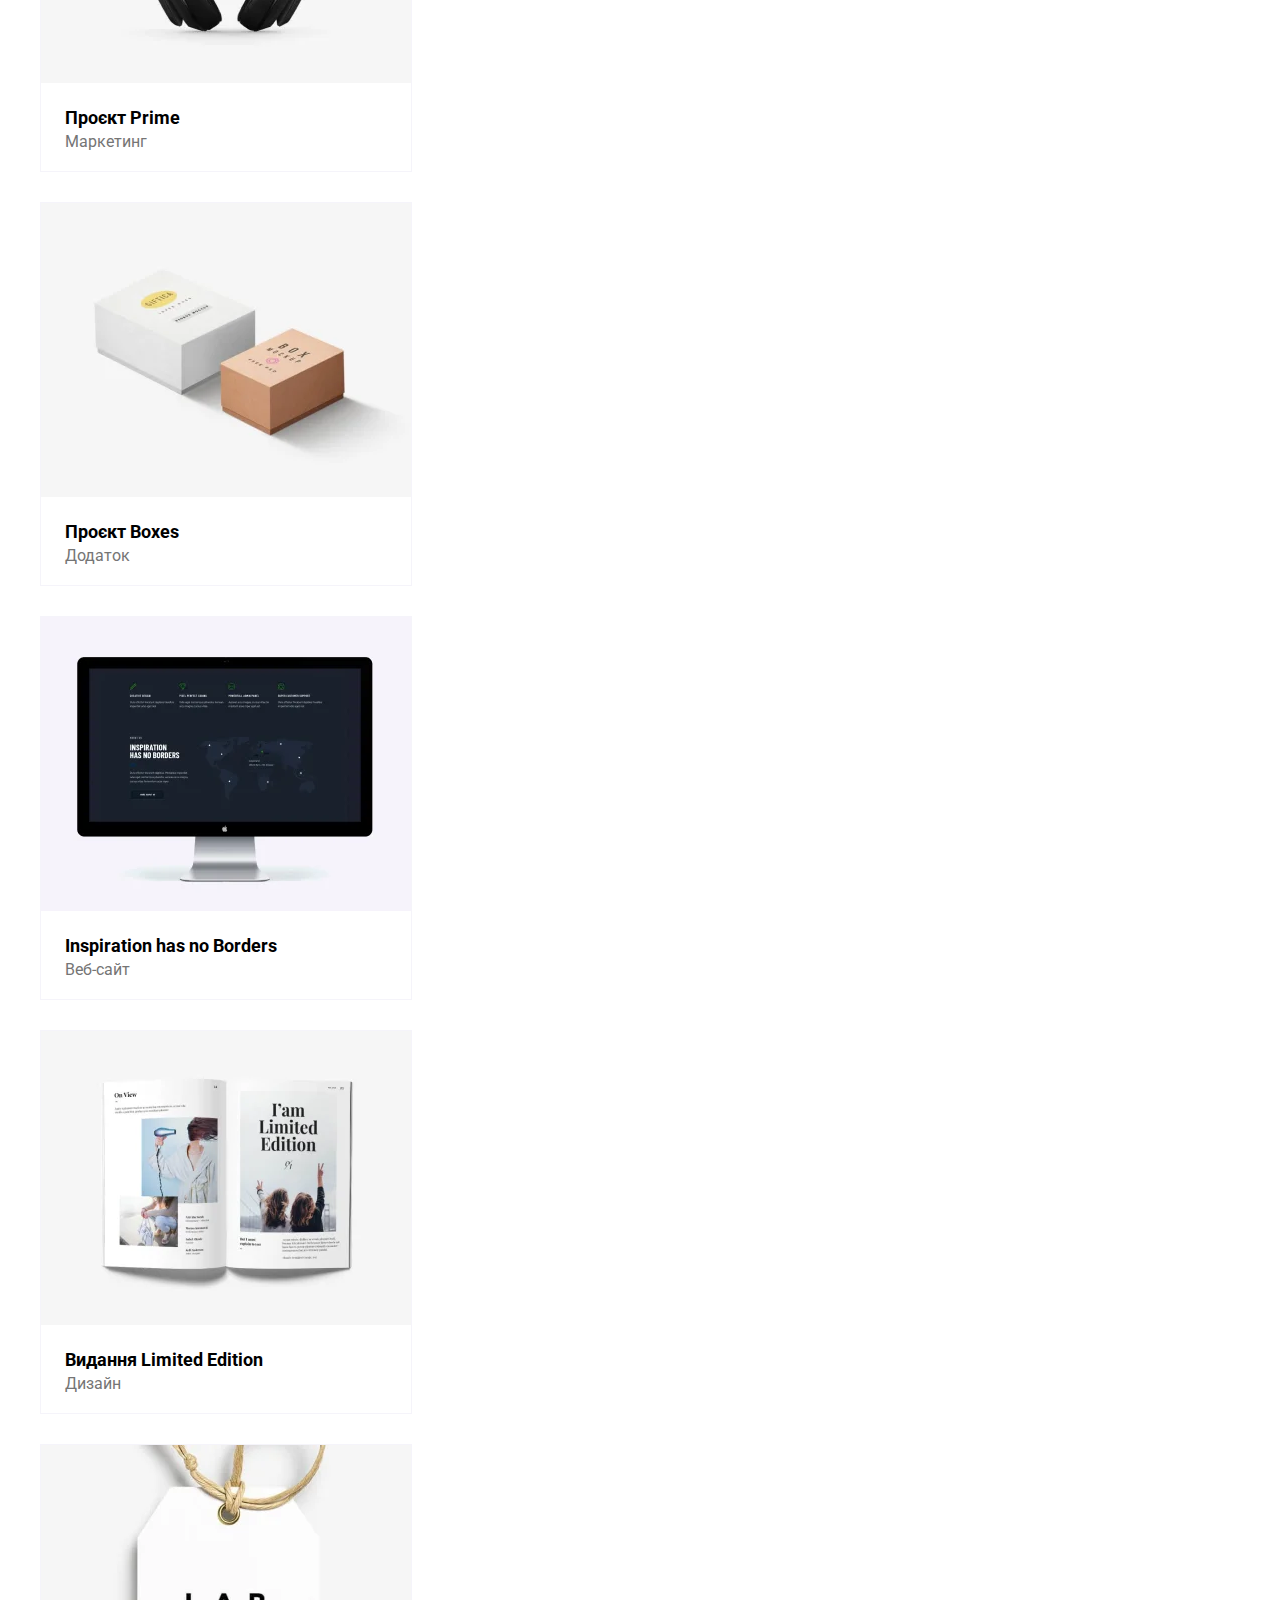
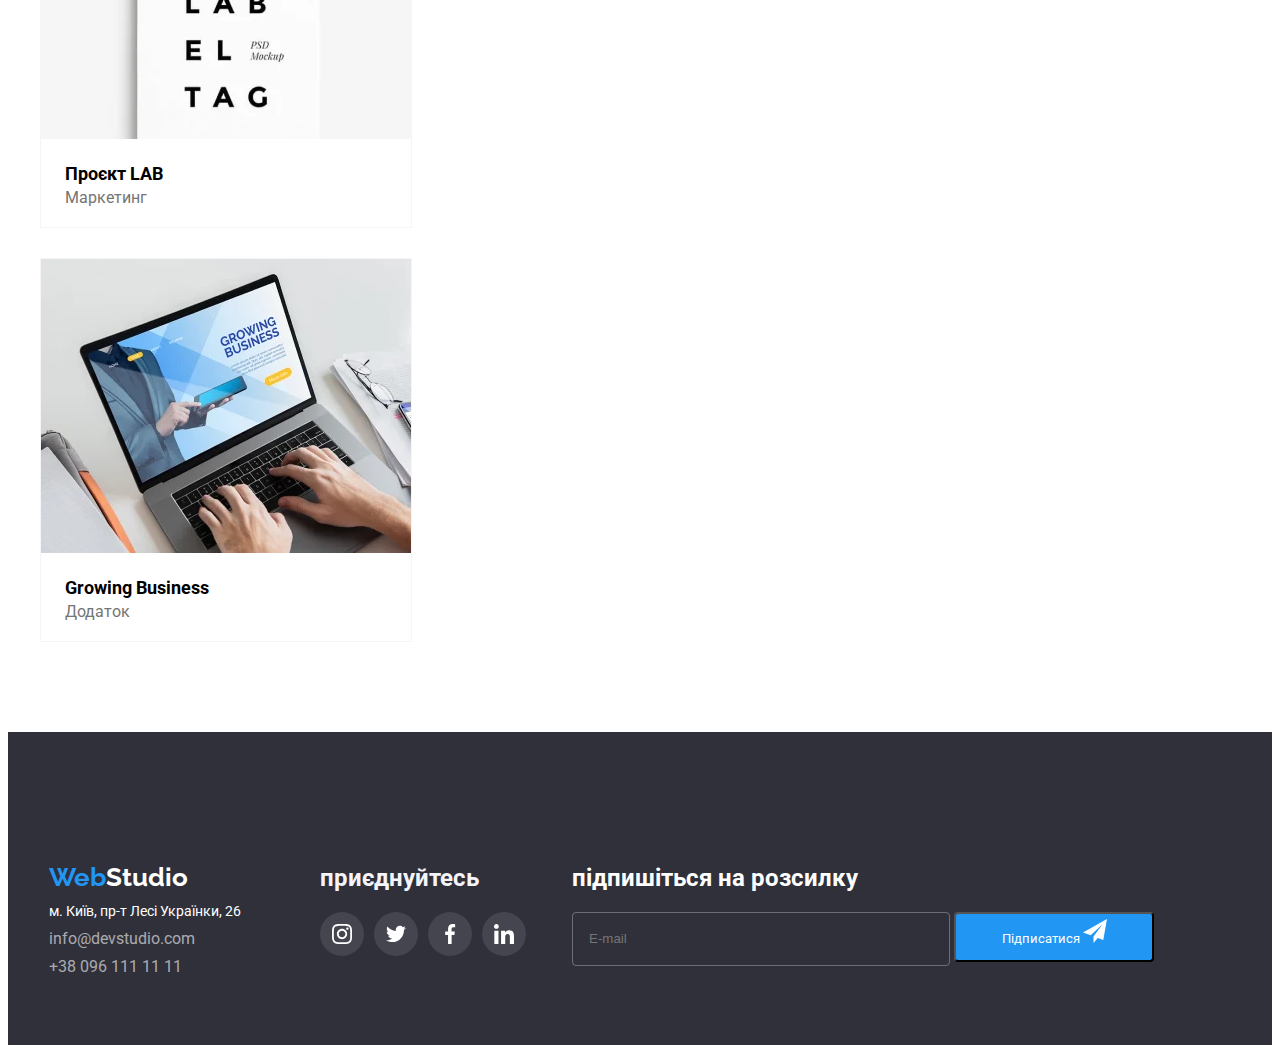
==== commit 143375a5: "ы" ====
--- a/portpfilio.html
+++ b/portpfilio.html
@@ -13,7 +13,7 @@
 </head>
 <body>
     
-    <header class="header">
+    <!-- <header class="header">
         <div class="container header__wrap">
             <div class="header__nav-wrap">
         <a class="header__logo" href="index.html">Web<span class="header__black">Studio</span></a>
@@ -37,7 +37,7 @@
                 </svg>+380 096 111 11 11</a></li>            
         </ul>
     </div>
-    </header>
+    </header> -->
 
 
 
--- a/css/main.min.css
+++ b/css/main.min.css
@@ -1 +1 @@
-body{font-family:"Roboto",sans-serif}ul{list-style:none;padding:0;margin:0}p,h1,h2,h3,h4,h5,h6{margin:0}a{cursor:pointer;text-decoration:none}.container{width:1200px;margin:0 auto;padding:0 15px}.header{padding-top:24px;padding-bottom:25px}.header__wrap{display:flex;justify-content:space-between;align-items:center}.header__nav-wrap{display:flex;justify-content:space-between;align-items:center}.header__logo{font-family:"Raleway",sans-serif;font-size:26px;font-weight:700;color:#2196f3;margin-right:93px}.header__navigation{font-size:14px;font-weight:500}.header__black{color:#000}.header__site-nav{width:281px;display:flex;justify-content:space-between}.header__site-nav-link{position:relative;color:#212121;transition-property:color;transition-duration:250ms}.header__site-nav-link:hover{animation-name:changeColor;animation-timing-function:cubic-bezier(0.4, 0, 0.2, 1);animation-duration:250ms;animation-fill-mode:forwards}@keyframes changeColor{0%{color:#757575}100%{color:#2196f3}}.header__site-nav-link.current::after{content:"";display:block;background-color:#2196f3;position:absolute;width:100%;height:4px;border-radius:2px;left:0;bottom:-32px}.header__contactc-item{font-weight:500;font-size:14px}.header__email{margin-right:30px;color:#757575}.header__contactc{display:flex;align-items:center}.header__contactc-link{color:#212121;transition-property:color;transition-duration:250ms}.header__contactc-link:hover{animation-name:change;animation-timing-function:cubic-bezier(0.4, 0, 0.2, 1);animation-duration:250ms;animation-fill-mode:forwards}@keyframes change{0%{color:#757575}100%{color:#2196f3}}.header__contactc-link:hover.header__contact-icon{fill:#2196f3}.header__contactc.header__contactc-link:hover{animation-name:changefill;animation-timing-function:cubic-bezier(0.4, 0, 0.2, 1);animation-duration:250ms;animation-fill-mode:forwards}@keyframes changefill{0%{color:#757575}100%{color:#2196f3}}.main__section-post{background-color:#2f303a;padding-top:200px;padding-bottom:200px;background:url(../img/lydi.webp),#d3d3d3 0px -147.517px/100% 170.667% no-repeat;background-repeat:no-repeat;background-position:center;background-size:cover}.main__post-taitel{text-align:center;font-size:40px;font-weight:900px;line-height:136%;text-transform:uppercase;color:#fff;margin-bottom:30px}.main__post-wrap{display:flex;justify-content:center}.main__post-button{color:#fff;background:#2196f3;font-size:16px;font-weight:700;padding:10px 32px;border:none;border-radius:4px;cursor:pointer;box-shadow:0px 4px 4px 0px rgba(0,0,0,.15)}.section__site-details-item{width:270px;margin-top:94px;margin-bottom:94px}.section__site-details-item::before{content:"";display:block;width:100%;height:120px;background-color:#f5f4fa;border-radius:4px;background-image:url(../img/antenna.webp);background-size:70px;background-repeat:no-repeat;background-position:center}.section__site-details-item:nth-child(2)::before{background-image:url(../img/clock.webp)}.section__site-details-item:nth-child(3)::before{background-image:url(../img/diagram.webp)}.section__site-details-item:nth-child(4)::before{background-image:url(../img/astronaut.webp)}.section__site-details{display:flex;justify-content:space-between}.section__details-title{margin-bottom:10px;font-size:14px;margin-top:30px}.section__text-details{color:#757575;font-size:14px}.activity{padding-bottom:94px}.activity__item{position:relative}.activity__subtitle{position:absolute;bottom:3px;color:#fff;font-size:14px;font-weight:700;letter-spacing:.42px;text-transform:uppercase;display:flex;justify-content:center;align-items:center;height:70px;width:100%;background:rgba(47,48,58,.8)}.activity__img{width:370px;height:294px}.activity__list{display:flex;justify-content:space-between}.activity__sectio-title{margin-bottom:50px;text-align:center;font-size:36px;font-weight:700}.team{padding-top:94px;padding-bottom:94px;background-color:#f5f4fa}.team__sectio-title{margin-bottom:50px;text-align:center;font-size:36px;font-weight:700}.team__list{display:flex;justify-content:space-between}.team__item{background-color:#fff;width:270px;padding-bottom:30px;border-radius:0px 0px 4px 4px;background:#fff;box-shadow:0px 2px 1px 0px rgba(0,0,0,.2),0px 1px 1px 0px rgba(0,0,0,.14),0px 1px 3px 0px rgba(0,0,0,.12)}.team__img{width:270px;height:260px;margin-bottom:30px}.team__employee-warp{text-align:center}.team__name{color:#000;font-size:16px;font-weight:500;margin-bottom:10px}.team__profession{color:#757575;font-size:16px}.team__social-link{fill:#afb1b8;width:44px;height:44px;border-radius:50%;display:flex;justify-content:center;align-items:center;transition-property:background-color;transition-duration:250ms}.team__social-link:hover,.team__social-link :focus{fill:#fff;background-color:#2196f3}.team__social-list{display:flex;justify-content:space-between;margin-right:32px;margin-left:32px;margin-top:16px}.team__social-icon{width:20px;height:20px}.customers__wrap{display:flex;align-items:center;justify-content:center;margin-top:94px}.customers__list{display:flex;justify-content:space-between;margin-bottom:94px;margin-top:50px}.customers__icon{width:106px;height:60px;fill:#afb1b8;border-radius:4px;border:1px solid #afb1b8;padding:16px 32px;transition-property:fill,border;transition-duration:250ms}.customers__icon:hover{fill:#2196f3;border:1px solid #2196f3}.backdrop.is-hidden{opacity:0;visibility:hidden;pointer-events:none;transition:250ms cubic-bezier(0.4, 0, 0.2, 1)}.backdrop{position:fixed;left:0;top:0;width:100%;height:100%;background-color:rgba(0,0,0,.2);transition:250ms cubic-bezier(0.4, 0, 0.2, 1)}.modal{position:fixed;top:50%;left:50%;transform:translate(-50%, -50%);width:528px;height:581px;border-radius:4px;background-color:#fff;box-shadow:0px 2px 1px 0px rgba(0,0,0,.2),0px 1px 1px 0px rgba(0,0,0,.14),0px 1px 3px 0px rgba(0,0,0,.12)}.modal__close-button{margin-left:490px;margin-right:8px;margin-top:8px;width:30px;height:30px;background-color:#fff;border:1px solid rgba(0,0,0,.1);border-radius:50%;cursor:pointer;background-image:url(./img/symbol-defs.svg#);background-repeat:no-repeat;background-position:center;display:flex;align-items:center}.modal__checkbox{margin-top:20px;margin-bottom:15px}.modal__icon{fill:#000}.modal__icon:hover,.modal__icon :focus{fill:#2196f3}.modal__form{width:440px;height:40px;margin-left:40px;margin-right:40px}.modal__form-title{color:#212121;text-align:center;font-family:"Roboto",sans-serif;font-size:20px;font-weight:700;margin-bottom:12px}.modal__form-label{font-family:"Roboto",sans-serif;color:#757575}.modal__form-input{width:410px;height:40px;border-radius:4px;border:1px solid rgba(33,33,33,.2);padding-left:42px}.modal__form-input:focus{outline:none;border-color:#2196f3}.modal__form-input:hover{fill:#2196f3}.modal__form-input:hover{fill:#2196f3;border:1px solid #2196f3}.modal__form-icon{position:relative;top:-30px;left:10px;width:18px;height:18px}.modal__form-input:hover,.modal__form-icon{fill:#2196f3}.modal__form-field{font-family:"Roboto",sans-serif;color:#757575;border-radius:1px}.modal__field:hover{fill:#2196f3;border:1px solid #2196f3;border-radius:3px;resize:none}.modal__modal-form-policy{font-family:"Roboto",sans-serif;color:#757575}.modal__form-fiel{border-radius:4px;border:1px solid rgba(33,33,33,.2);padding-left:16px;padding-top:12px}.modal__modal-form-checkbox{margin-right:4px;margin-bottom:30px;cursor:pointer;margin-top:20px;margin-left:3.7px}.modal__agreement{color:#2196f3}.modal__agree-btn{width:200px;height:50px;border-radius:4px;border:#2196f3;background:#2196f3;font-family:"Roboto",sans-serif;color:#fff;margin-left:124px;cursor:pointer}.footer{padding-top:60px;padding-bottom:60px;background-color:#2f303a}.footer__wrapper{display:flex;margin:0 auto;align-items:baseline}.footer__item{margin:9px}.fuoter__logo{font-family:"Raleway",sans-serif;font-size:26px;font-weight:700;color:#2196f3;margin-bottom:20px}.footer__white{color:#fff}.footer__city{color:#fff;font-size:14px}.footer__tel{color:rgba(255,255,255,.6);transition-property:color;transition-duration:250ms}.footer__tel:hover{color:#2196f3}.footer__social{margin-top:72px;margin-left:70px}.footer__join{display:flex;justify-content:left;color:#f5f4fa;margin-bottom:20px}.footer__icon{display:flex;width:20px;height:20px;fill:#fff}.footer__link{fill:#afb1b8;width:44px;height:44px;border-radius:50%;display:flex;justify-content:center;align-items:center;background-color:rgba(255,255,255,.1);margin-right:10px;transition-property:background-color;transition-duration:250ms}.footer__link:hover,.footer__link :focus{fill:#fff;background-color:#2196f3}.footer__sub{margin-left:93px}.footer__subscribe{width:200px;height:50px;border-radius:4px;background:#2196f3;color:#fff;font-family:"Roboto",sans-serif;line-height:30px;cursor:pointer}.footer__newsletter{color:#fff;font-family:"Roboto",sans-serif;margin-bottom:20px}.footer__form-input-subscribe{width:358px;height:50px;border-radius:4px;border:1px solid rgba(255,255,255,.3);background:rgba(33,150,243,0);padding-left:16px}.work__blok{padding-top:94px;padding-bottom:94px}.work__filt-button{color:#000;display:flex;justify-content:center;margin-bottom:50px;gap:8px}.work__filt{background:#f5f4fa;font-weight:500;border-radius:4px;font-size:16px;font-weight:500;border:none;padding:6px 22px;line-height:162%;cursor:pointer;font-family:"Roboto",sans-serif;transition-property:background-color;transition-duration:250ms}.work__filt:hover,.work__filt :focus{box-shadow:0px 2px 2px 0px rgba(0,0,0,.12),0px 1px 2px 0px rgba(0,0,0,.08),0px 3px 1px 0px rgba(0,0,0,.1)}.work__filt:hover{background-color:#2196f3;color:#fff}.work__portpfilio-item{border:1px solid #f5f4fa;background:#fff;margin-bottom:30px;width:370px}.work__portpfilio-item:hover,.work__portpfilio-item :focus{box-shadow:1px 4px 6px 0px rgba(0,0,0,.16),0px 4px 4px 0px rgba(0,0,0,.06),0px 1px 1px 0px rgba(0,0,0,.12)}.work__portpfilio-img{width:370px;height:294px}.work__portpfilio{display:flex;justify-content:space-between;flex-wrap:wrap}.work__product-action{position:absolute;top:0;left:0;font-size:18px;background-color:rgba(33,150,243,.9);opacity:0;letter-spacing:.03em;line-height:1.6;color:#fff;width:100%;height:100%;padding:63px 24px;transform:translateY(100%);transition:transform 250ms ease}.work__portpfilio-item:hover .work__product-action{opacity:1;transform:translate(0)}.work__portpfilio-title{color:#000;font-size:18px;font-weight:700;margin:20px 24px 4px 24px}.work__portpfilio-text{color:#757575;font-size:16px;font-weight:400;margin:4px 24px 20px 24px}.work__product-trumb{position:relative;overflow:hidden}.work__portpfilio-card{width:370px;height:404px}/*# sourceMappingURL=main.min.css.map */+body{font-family:"Roboto",sans-serif}ul{list-style:none;padding:0;margin:0}p,h1,h2,h3,h4,h5,h6{margin:0}a{cursor:pointer;text-decoration:none}.container{width:320px;margin:0 auto;padding:0 15px}@media screen and (min-width: 480px){.container{width:480px}}@media screen and (min-width: 768px){.container{width:768px}}@media screen and (min-width: 768px){.container{width:1200px}}.header{padding-top:24px;padding-bottom:25px}.header__wrap{display:flex;justify-content:space-between;align-items:center}.header__nav-wrap{display:flex;justify-content:space-between;align-items:center}.header__logo{font-family:"Raleway",sans-serif;font-size:26px;font-weight:700;color:#2196f3;margin-right:93px}.header__navigation{font-size:14px;font-weight:500}.header__black{color:#000}.header__site-nav{width:281px;display:flex;justify-content:space-between}.header__site-nav-link{position:relative;color:#212121;transition-property:color;transition-duration:250ms}.header__site-nav-link:hover{animation-name:changeColor;animation-timing-function:cubic-bezier(0.4, 0, 0.2, 1);animation-duration:250ms;animation-fill-mode:forwards}@keyframes changeColor{0%{color:#757575}100%{color:#2196f3}}.header__site-nav-link.current::after{content:"";display:block;background-color:#2196f3;position:absolute;width:100%;height:4px;border-radius:2px;left:0;bottom:-32px}.header__contactc-item{font-weight:500;font-size:14px}.header__email{margin-right:30px;color:#757575}.header__contactc{display:flex;align-items:center}.header__contactc-link{color:#212121;transition-property:color;transition-duration:250ms}.header__contactc-link:hover{animation-name:change;animation-timing-function:cubic-bezier(0.4, 0, 0.2, 1);animation-duration:250ms;animation-fill-mode:forwards}@keyframes change{0%{color:#757575}100%{color:#2196f3}}.header__contactc-link:hover.header__contact-icon{fill:#2196f3}.header__contactc.header__contactc-link:hover{animation-name:changefill;animation-timing-function:cubic-bezier(0.4, 0, 0.2, 1);animation-duration:250ms;animation-fill-mode:forwards}@keyframes changefill{0%{color:#757575}100%{color:#2196f3}}.main__section-post{padding-top:118px;padding-bottom:118px;background-color:#2f303a;background:url(./../../img/lydi.webp),#d3d3d3 0px -147.517px/100% 170.667% no-repeat;background-repeat:no-repeat;background-position:center;background-size:cover}@media screen and (min-width: 1200px){.main__section-post{padding-top:200px;padding-bottom:200px}.main__post-taitel{font-size:44px}.main__post-button{padding:10px 32px}}.main__post-taitel{text-align:center;font-size:26px;font-weight:900px;line-height:136%;text-transform:uppercase;color:#fff;margin-bottom:30px}.main__post-button{display:block;margin:0 auto;color:#fff;background:#2196f3;font-size:16px;font-weight:700;padding:10px 24px;border:none;border-radius:4px;cursor:pointer;box-shadow:0px 4px 4px 0px rgba(0,0,0,.15)}.section__site-details-item{padding-top:60px;padding-bottom:60px}.section__site-details-item::before{width:290px}@media screen and (min-width: 480px){.section__site-details-item::before{width:450px}}@media screen and (min-width: 768px){.section__site-details-item::before{width:354px}.section__site-details{display:flex;justify-content:space-between;flex-wrap:wrap}}@media screen and (min-width: 1200px){.section__site-details-item::before{width:270px}}.section__site-details-item::before{content:"";display:block;width:100%;height:120px;background-color:#f5f4fa;border-radius:4px;background-image:url(../img/antenna.webp);background-size:70px;background-repeat:no-repeat;background-position:center}.section__site-details-item:nth-child(2)::before{background-image:url(../img/clock.webp)}.section__site-details-item:nth-child(3)::before{background-image:url(../img/diagram.webp)}.section__site-details-item:nth-child(4)::before{background-image:url(../img/astronaut.webp)}.section__details-title{margin-bottom:10px;font-size:14px;margin-top:30px;display:flex;justify-content:center}.section__text-details{color:#757575;font-size:14px}.activity{padding-bottom:94px}.activity__item{position:relative}.activity__subtitle{position:absolute;bottom:3px;color:#fff;font-size:14px;font-weight:700;letter-spacing:.42px;text-transform:uppercase;display:flex;justify-content:center;align-items:center;height:70px;width:100%;background:rgba(47,48,58,.8)}.activity__img{width:370px;height:294px}.activity__list{display:flex;justify-content:space-between}.activity__sectio-title{margin-bottom:50px;text-align:center;font-size:36px;font-weight:700}@media screen and (max-width: 1199px){.activity{display:none}}.team{padding-top:60px;padding-bottom:60px;background-color:#f5f4fa}.team__sectio-title{margin-bottom:50px;text-align:center;font-size:28px;font-weight:700}.team__employee-warp{text-align:center}.team__name{color:#000;font-size:16px;font-weight:500;margin-bottom:10px}.team__profession{color:#757575;font-size:16px}.team__img{width:450px;height:445px;margin-bottom:30px}.team__social-icon{width:20px;height:20px}.team__social-link{fill:#afb1b8;width:44px;height:44px;border-radius:50%;display:flex;justify-content:center;align-items:center;transition-property:background-color;transition-duration:250ms}.team__social-link:hover,.team__social-link :focus{fill:#fff;background-color:#2196f3}.team__item{background-color:#fff;width:270px;padding-bottom:30px;border-radius:0px 0px 4px 4px;background:#fff;box-shadow:0px 2px 1px 0px rgba(0,0,0,.2),0px 1px 1px 0px rgba(0,0,0,.14),0px 1px 3px 0px rgba(0,0,0,.12)}@media screen and (min-width: 480px){.team__sectio-title{font-size:28px}}@media screen and (min-width: 768px){.team__sectio-title{font-size:28px}.team__img{width:345px;height:374px}}@media screen and (min-width: 1200px){.team__sectio-title{font-size:36px}.team__img{width:270px;height:260px}}.customers__wrap{display:flex;align-items:center;justify-content:center;margin-top:60px}.customers__list{display:flex;flex-wrap:wrap;margin-bottom:60px;margin-top:60px}.customers__icon{width:106px;height:60px;fill:#afb1b8;border-radius:4px;border:1px solid #afb1b8;padding:16px 32px;transition-property:fill,border;transition-duration:250ms}.customers__icon:hover{fill:#2196f3;border:1px solid #2196f3}@media screen and (min-width: 480px)and (max-width: 767px){.customers__icon{margin-top:30px;margin-left:30px}}@media screen and (min-width: 1200px){.customers__wrap{align-items:center;justify-content:center;margin-top:94px}.customers__list{justify-content:space-evenly;margin-bottom:94px;margin-top:50px}}.backdrop.is-hidden{opacity:0;visibility:hidden;pointer-events:none;transition:250ms cubic-bezier(0.4, 0, 0.2, 1)}.backdrop{position:fixed;left:0;top:0;width:100%;height:100%;background-color:rgba(0,0,0,.2);transition:250ms cubic-bezier(0.4, 0, 0.2, 1)}.modal{position:fixed;top:50%;left:50%;transform:translate(-50%, -50%);width:528px;height:581px;border-radius:4px;background-color:#fff;box-shadow:0px 2px 1px 0px rgba(0,0,0,.2),0px 1px 1px 0px rgba(0,0,0,.14),0px 1px 3px 0px rgba(0,0,0,.12)}.modal__close-button{margin-left:490px;margin-right:8px;margin-top:8px;width:30px;height:30px;background-color:#fff;border:1px solid rgba(0,0,0,.1);border-radius:50%;cursor:pointer;background-image:url(./img/symbol-defs.svg#);background-repeat:no-repeat;background-position:center;display:flex;align-items:center}.modal__checkbox{margin-top:20px;margin-bottom:15px}.modal__icon{fill:#000}.modal__icon:hover,.modal__icon :focus{fill:#2196f3}.modal__form{width:440px;height:40px;margin-left:40px;margin-right:40px}.modal__form-title{color:#212121;text-align:center;font-family:"Roboto",sans-serif;font-size:20px;font-weight:700;margin-bottom:12px}.modal__form-label{font-family:"Roboto",sans-serif;color:#757575}.modal__form-input{width:410px;height:40px;border-radius:4px;border:1px solid rgba(33,33,33,.2);padding-left:42px}.modal__form-input:focus{outline:none;border-color:#2196f3}.modal__form-input:hover{fill:#2196f3}.modal__form-input:hover{fill:#2196f3;border:1px solid #2196f3}.modal__form-icon{position:relative;top:-30px;left:10px;width:18px;height:18px}.modal__form-input:hover,.modal__form-icon{fill:#2196f3}.modal__form-field{font-family:"Roboto",sans-serif;color:#757575;border-radius:1px}.modal__field:hover{fill:#2196f3;border:1px solid #2196f3;border-radius:3px;resize:none}.modal__modal-form-policy{font-family:"Roboto",sans-serif;color:#757575}.modal__form-fiel{border-radius:4px;border:1px solid rgba(33,33,33,.2);padding-left:16px;padding-top:12px}.modal__modal-form-checkbox{margin-right:4px;margin-bottom:30px;cursor:pointer;margin-top:20px;margin-left:3.7px}.modal__agreement{color:#2196f3}.modal__agree-btn{width:200px;height:50px;border-radius:4px;border:#2196f3;background:#2196f3;font-family:"Roboto",sans-serif;color:#fff;margin-left:124px;cursor:pointer}.footer{padding-top:60px;padding-bottom:60px;background-color:#2f303a}.footer__wrapper{display:flex;margin:0 auto;align-items:baseline}.footer__item{margin:9px}.fuoter__logo{font-family:"Raleway",sans-serif;font-size:26px;font-weight:700;color:#2196f3;margin-bottom:20px}.footer__white{color:#fff}.footer__city{color:#fff;font-size:14px}.footer__tel{color:rgba(255,255,255,.6);transition-property:color;transition-duration:250ms}.footer__tel:hover{color:#2196f3}.footer__social{margin-top:72px;margin-left:70px}.footer__join{display:flex;justify-content:left;color:#f5f4fa;margin-bottom:20px}.footer__icon{display:flex;width:20px;height:20px;fill:#fff}.footer__link{fill:#afb1b8;width:44px;height:44px;border-radius:50%;display:flex;justify-content:center;align-items:center;background-color:rgba(255,255,255,.1);margin-right:10px;transition-property:background-color;transition-duration:250ms}.footer__link:hover,.footer__link :focus{fill:#fff;background-color:#2196f3}.footer__sub{margin-left:93px}.footer__subscribe{width:200px;height:50px;border-radius:4px;background:#2196f3;color:#fff;font-family:"Roboto",sans-serif;line-height:30px;cursor:pointer}.footer__newsletter{color:#fff;font-family:"Roboto",sans-serif;margin-bottom:20px}.footer__form-input-subscribe{width:358px;height:50px;border-radius:4px;border:1px solid rgba(255,255,255,.3);background:rgba(33,150,243,0);padding-left:16px}.work__blok{padding-top:60px;padding-bottom:60px}.work__filt-button{color:#000;display:flex;justify-content:left;margin-bottom:40px;gap:8px;flex-wrap:wrap}.work__filt{background:#f5f4fa;font-weight:500;border-radius:4px;font-size:16px;font-weight:500;border:none;padding:6px 22px;line-height:162%;cursor:pointer;font-family:"Roboto",sans-serif;transition-property:background-color;transition-duration:250ms}.work__filt:hover,.work__filt :focus{box-shadow:0px 2px 2px 0px rgba(0,0,0,.12),0px 1px 2px 0px rgba(0,0,0,.08),0px 3px 1px 0px rgba(0,0,0,.1)}.work__filt:hover{background-color:#2196f3;color:#fff}.work__portpfilio{margin:0 auto}.work__portpfilio-img{min-width:290px;max-width:450px}.work__portpfilio-item{border:1px solid #f5f4fa;background:#fff;margin-bottom:30px;width:370px}.work__portpfilio-item:hover,.work__portpfilio-item :focus{box-shadow:1px 4px 6px 0px rgba(0,0,0,.16),0px 4px 4px 0px rgba(0,0,0,.06),0px 1px 1px 0px rgba(0,0,0,.12)}.work__product-action{position:absolute;top:0;left:0;font-size:18px;background-color:rgba(33,150,243,.9);opacity:0;letter-spacing:.03em;line-height:1.6;color:#fff;width:100%;height:100%;padding:63px 24px;transform:translateY(100%);transition:transform 250ms ease}.work__portpfilio-item:hover .work__product-action{opacity:1;transform:translate(0)}.work__product-trumb{position:relative;overflow:hidden}.work__portpfilio-title{color:#000;font-size:18px;font-weight:700;margin:20px 24px 4px 24px}.work__portpfilio-text{color:#757575;font-size:16px;font-weight:400;margin:4px 24px 20px 24px}/*# sourceMappingURL=main.min.css.map */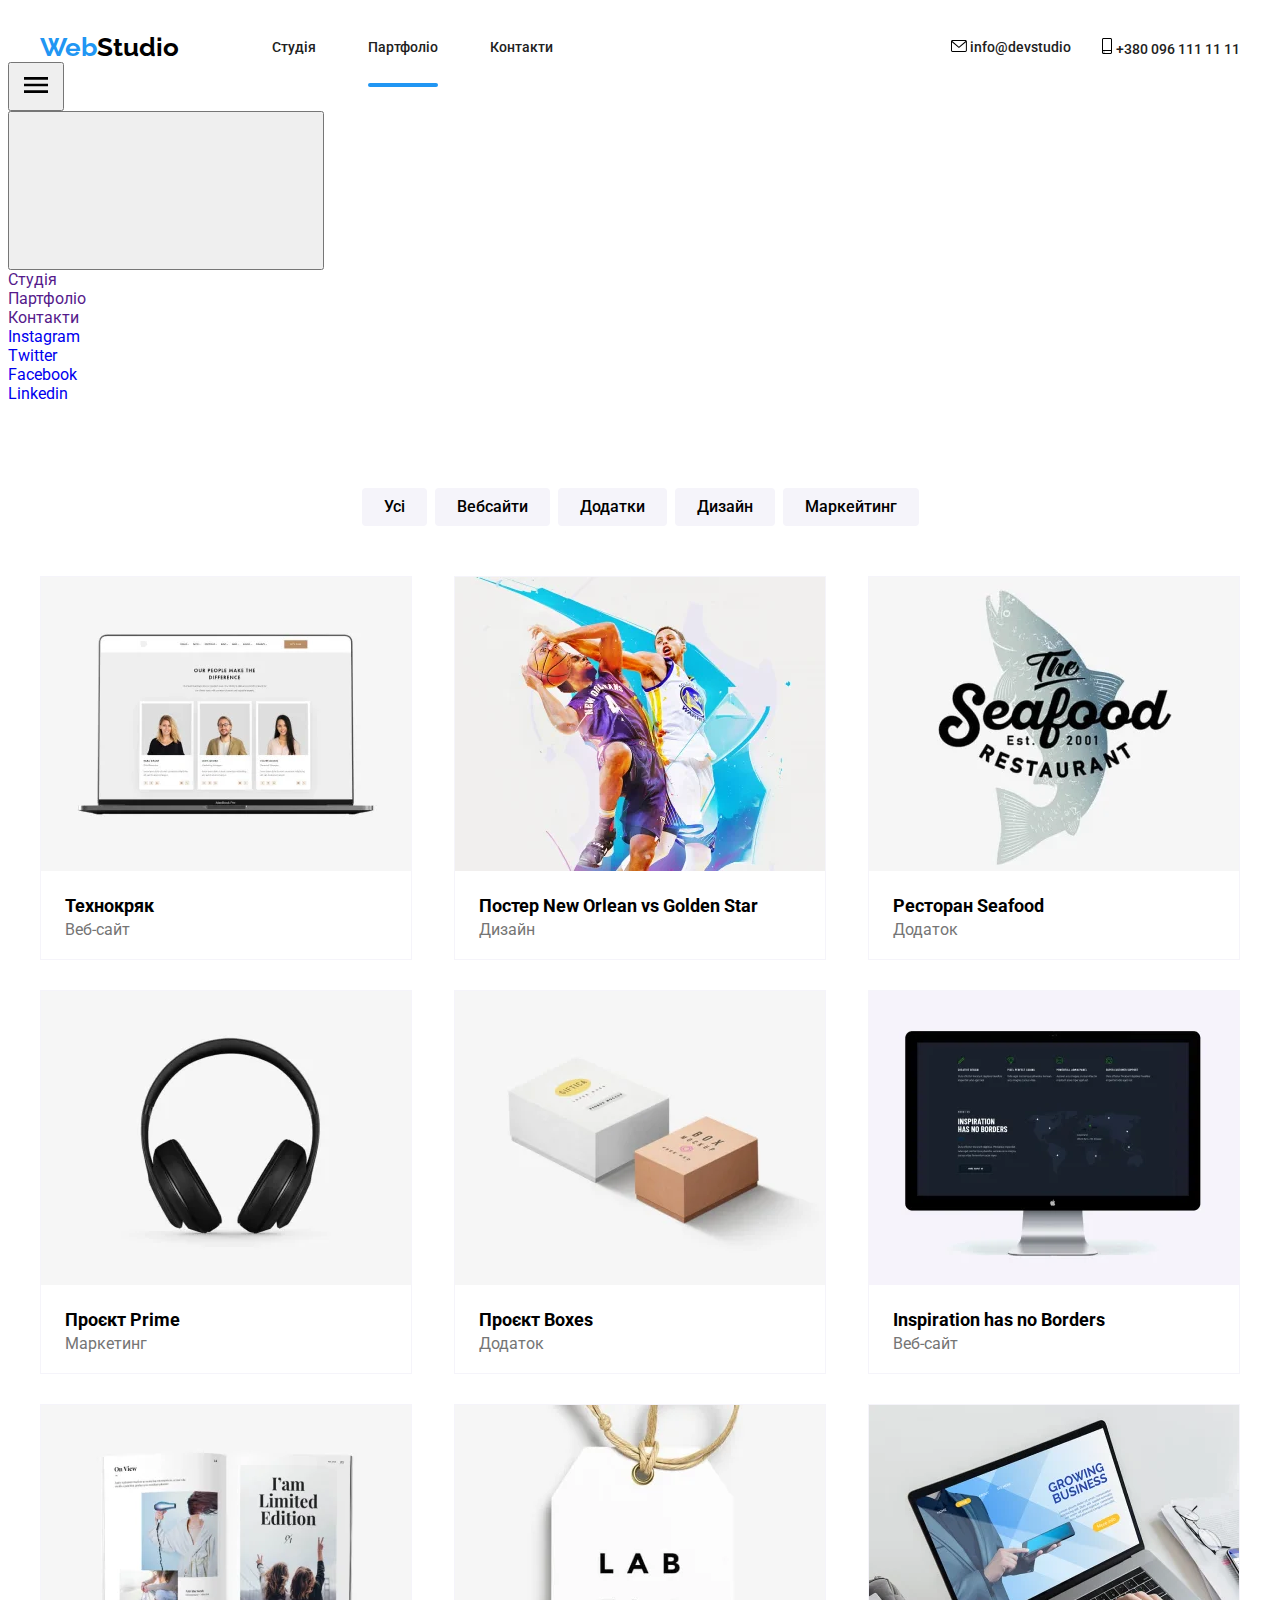
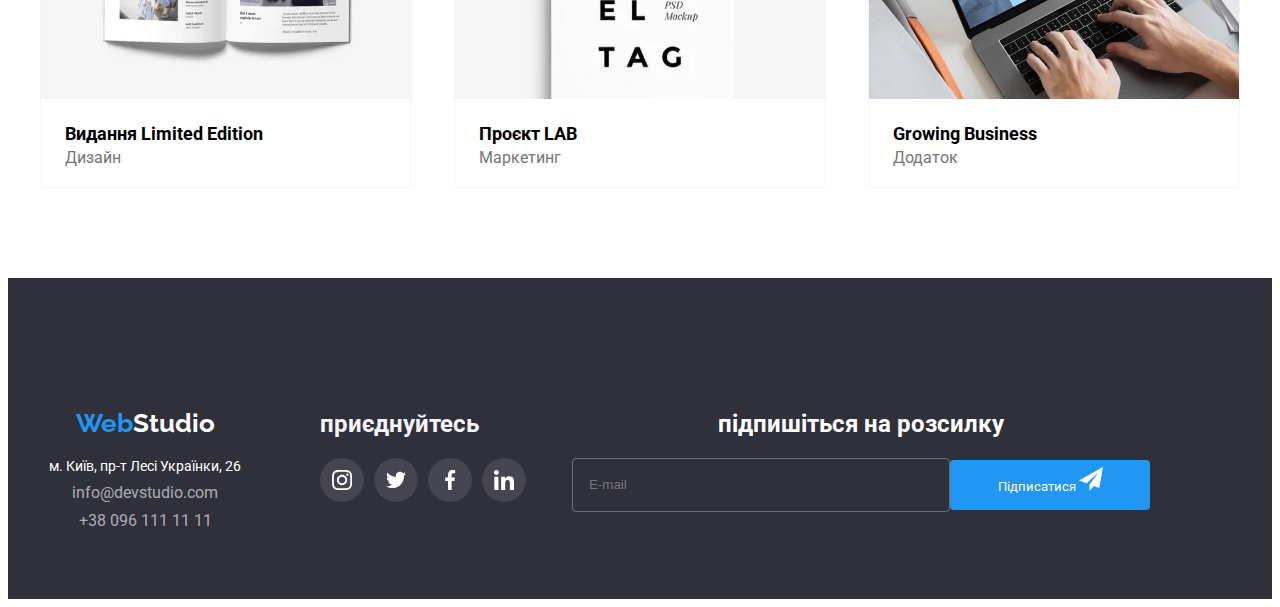
==== commit f0f9e9e4: "ыыы" ====
--- a/portpfilio.html
+++ b/portpfilio.html
@@ -13,7 +13,7 @@
 </head>
 <body>
     
-    <!-- <header class="header">
+    <header class="header">
         <div class="container header__wrap">
             <div class="header__nav-wrap">
         <a class="header__logo" href="index.html">Web<span class="header__black">Studio</span></a>
@@ -25,19 +25,83 @@
             </ul>
         </nav>
     </div>
-
         <ul class="header__contactc">
-            <li class="header__contactc-item header__email"><a class="header__contactc-link" href="mailto:info@devstudio">
+            <li class="header__contactc-item header__email">
+                <a class="header__contactc-link" href="mailto:info@devstudio">
                 <svg class="header__contact-icon" width="16" height="12">
                     <use href="./img/symbol-defs.svg#icon-email"></use>
-                </svg>info@devstudio</a></li> 
-            <li class="header__contactc-item"><a class="header__contactc-link" href="tel:+380 096 111 11 11">
+                </svg>
+                info@devstudio</a></li> 
+            <li class="header__contactc-item">
+                <a class="header__contactc-link" href="tel:+380 096 111 11 11">
                 <svg class="header__contact-icon" width="12" height="16">
                     <use href="./img/symbol-defs.svg#icon-phone"></use>
-                </svg>+380 096 111 11 11</a></li>            
+                </svg>
+                +380 096 111 11 11</a></li>            
         </ul>
     </div>
-    </header> -->
+
+    <!-- mobile-menu -->
+    <button class="menu-button js-open-menu" aria-expanded="false" aria-controls="mobile-menu">
+        <svg class="menu-button__open" width="40" height="40" viewBox="0 0 40 40" fill="none" xmlns="http://www.w3.org/2000/svg">
+            <path fill-rule="evenodd" clip-rule="evenodd" d="M8 14.6667V12H32V14.6667H8ZM8 21.3333H32V18.6667H8V21.3333ZM8 28H32V25.3333H8V28Z" fill="black"/>
+            </svg>
+    </button>
+    <div class="memu-container js-menu-container" id="mobile-menu">
+        <button type="button" class="menu-button js-close-menu">
+            <svg class="menu-button__close">
+                <use>
+
+                </use>
+            </svg>
+
+        </button>
+
+        <div class="menu-box">
+            <div class="mobile-menu">
+                <nav class="mobile-nav">
+                    <ul class="mobile-nav__list">
+                        <li class="mobile-nav__item">
+                            <a href="" class="mobile-nav__link">Студія</a>
+                        </li>
+                        <li class="mobile-nav__item">
+                            <a href="" class="mobile-nav__link">Партфоліо</a>
+                        </li>
+                        <li class="mobile-nav__item">
+                            <a href="" class="mobile-nav__link">Контакти</a>
+                        </li>
+                    </ul>
+                </nav>
+            </div>
+
+            <div class="mobile-socials">
+                <ul class="mobile-contacts">
+                    <li class="mobile-contacts">
+                        <a href="tel:+3800961111111" class="mobile-contacts-tel"></a>
+                    </li>
+                    <li class="mobile-contacts">
+                        <a href="mailto:info@devstudio" class="mobile-contacts-meil"></a>
+                    </li>
+                </ul>
+                <ul class="mobile-socials__list">
+                    <li class="mobile-socials__item">
+                        <a href="#" class="mobile-socials__link">Instagram</a>
+                    </li>
+                    <li class="mobile-socials__item">
+                        <a href="#" class="mobile-socials__link">Twitter</a>
+                    </li>
+                    <li class="mobile-socials__item">
+                        <a href="#" class="mobile-socials__link">Facebook</a>
+                    </li>
+                    <li class="mobile-socials__item">
+                        <a href="#" class="mobile-socials__link">Linkedin</a>
+                    </li>
+                </ul>
+            </div>
+        </div>
+    </div>
+
+    </header>
 
 
 
--- a/css/main.min.css
+++ b/css/main.min.css
@@ -1 +1 @@
-body{font-family:"Roboto",sans-serif}ul{list-style:none;padding:0;margin:0}p,h1,h2,h3,h4,h5,h6{margin:0}a{cursor:pointer;text-decoration:none}.container{width:320px;margin:0 auto;padding:0 15px}@media screen and (min-width: 480px){.container{width:480px}}@media screen and (min-width: 768px){.container{width:768px}}@media screen and (min-width: 768px){.container{width:1200px}}.header{padding-top:24px;padding-bottom:25px}.header__wrap{display:flex;justify-content:space-between;align-items:center}.header__nav-wrap{display:flex;justify-content:space-between;align-items:center}.header__logo{font-family:"Raleway",sans-serif;font-size:26px;font-weight:700;color:#2196f3;margin-right:93px}.header__navigation{font-size:14px;font-weight:500}.header__black{color:#000}.header__site-nav{width:281px;display:flex;justify-content:space-between}.header__site-nav-link{position:relative;color:#212121;transition-property:color;transition-duration:250ms}.header__site-nav-link:hover{animation-name:changeColor;animation-timing-function:cubic-bezier(0.4, 0, 0.2, 1);animation-duration:250ms;animation-fill-mode:forwards}@keyframes changeColor{0%{color:#757575}100%{color:#2196f3}}.header__site-nav-link.current::after{content:"";display:block;background-color:#2196f3;position:absolute;width:100%;height:4px;border-radius:2px;left:0;bottom:-32px}.header__contactc-item{font-weight:500;font-size:14px}.header__email{margin-right:30px;color:#757575}.header__contactc{display:flex;align-items:center}.header__contactc-link{color:#212121;transition-property:color;transition-duration:250ms}.header__contactc-link:hover{animation-name:change;animation-timing-function:cubic-bezier(0.4, 0, 0.2, 1);animation-duration:250ms;animation-fill-mode:forwards}@keyframes change{0%{color:#757575}100%{color:#2196f3}}.header__contactc-link:hover.header__contact-icon{fill:#2196f3}.header__contactc.header__contactc-link:hover{animation-name:changefill;animation-timing-function:cubic-bezier(0.4, 0, 0.2, 1);animation-duration:250ms;animation-fill-mode:forwards}@keyframes changefill{0%{color:#757575}100%{color:#2196f3}}.main__section-post{padding-top:118px;padding-bottom:118px;background-color:#2f303a;background:url(./../../img/lydi.webp),#d3d3d3 0px -147.517px/100% 170.667% no-repeat;background-repeat:no-repeat;background-position:center;background-size:cover}@media screen and (min-width: 1200px){.main__section-post{padding-top:200px;padding-bottom:200px}.main__post-taitel{font-size:44px}.main__post-button{padding:10px 32px}}.main__post-taitel{text-align:center;font-size:26px;font-weight:900px;line-height:136%;text-transform:uppercase;color:#fff;margin-bottom:30px}.main__post-button{display:block;margin:0 auto;color:#fff;background:#2196f3;font-size:16px;font-weight:700;padding:10px 24px;border:none;border-radius:4px;cursor:pointer;box-shadow:0px 4px 4px 0px rgba(0,0,0,.15)}.section__site-details-item{padding-top:60px;padding-bottom:60px}.section__site-details-item::before{width:290px}@media screen and (min-width: 480px){.section__site-details-item::before{width:450px}}@media screen and (min-width: 768px){.section__site-details-item::before{width:354px}.section__site-details{display:flex;justify-content:space-between;flex-wrap:wrap}}@media screen and (min-width: 1200px){.section__site-details-item::before{width:270px}}.section__site-details-item::before{content:"";display:block;width:100%;height:120px;background-color:#f5f4fa;border-radius:4px;background-image:url(../img/antenna.webp);background-size:70px;background-repeat:no-repeat;background-position:center}.section__site-details-item:nth-child(2)::before{background-image:url(../img/clock.webp)}.section__site-details-item:nth-child(3)::before{background-image:url(../img/diagram.webp)}.section__site-details-item:nth-child(4)::before{background-image:url(../img/astronaut.webp)}.section__details-title{margin-bottom:10px;font-size:14px;margin-top:30px;display:flex;justify-content:center}.section__text-details{color:#757575;font-size:14px}.activity{padding-bottom:94px}.activity__item{position:relative}.activity__subtitle{position:absolute;bottom:3px;color:#fff;font-size:14px;font-weight:700;letter-spacing:.42px;text-transform:uppercase;display:flex;justify-content:center;align-items:center;height:70px;width:100%;background:rgba(47,48,58,.8)}.activity__img{width:370px;height:294px}.activity__list{display:flex;justify-content:space-between}.activity__sectio-title{margin-bottom:50px;text-align:center;font-size:36px;font-weight:700}@media screen and (max-width: 1199px){.activity{display:none}}.team{padding-top:60px;padding-bottom:60px;background-color:#f5f4fa}.team__sectio-title{margin-bottom:50px;text-align:center;font-size:28px;font-weight:700}.team__employee-warp{text-align:center}.team__name{color:#000;font-size:16px;font-weight:500;margin-bottom:10px}.team__profession{color:#757575;font-size:16px}.team__img{width:450px;height:445px;margin-bottom:30px}.team__social-icon{width:20px;height:20px}.team__social-link{fill:#afb1b8;width:44px;height:44px;border-radius:50%;display:flex;justify-content:center;align-items:center;transition-property:background-color;transition-duration:250ms}.team__social-link:hover,.team__social-link :focus{fill:#fff;background-color:#2196f3}.team__item{background-color:#fff;width:270px;padding-bottom:30px;border-radius:0px 0px 4px 4px;background:#fff;box-shadow:0px 2px 1px 0px rgba(0,0,0,.2),0px 1px 1px 0px rgba(0,0,0,.14),0px 1px 3px 0px rgba(0,0,0,.12)}@media screen and (min-width: 480px){.team__sectio-title{font-size:28px}}@media screen and (min-width: 768px){.team__sectio-title{font-size:28px}.team__img{width:345px;height:374px}}@media screen and (min-width: 1200px){.team__sectio-title{font-size:36px}.team__img{width:270px;height:260px}}.customers__wrap{display:flex;align-items:center;justify-content:center;margin-top:60px}.customers__list{display:flex;flex-wrap:wrap;margin-bottom:60px;margin-top:60px}.customers__icon{width:106px;height:60px;fill:#afb1b8;border-radius:4px;border:1px solid #afb1b8;padding:16px 32px;transition-property:fill,border;transition-duration:250ms}.customers__icon:hover{fill:#2196f3;border:1px solid #2196f3}@media screen and (min-width: 480px)and (max-width: 767px){.customers__icon{margin-top:30px;margin-left:30px}}@media screen and (min-width: 1200px){.customers__wrap{align-items:center;justify-content:center;margin-top:94px}.customers__list{justify-content:space-evenly;margin-bottom:94px;margin-top:50px}}.backdrop.is-hidden{opacity:0;visibility:hidden;pointer-events:none;transition:250ms cubic-bezier(0.4, 0, 0.2, 1)}.backdrop{position:fixed;left:0;top:0;width:100%;height:100%;background-color:rgba(0,0,0,.2);transition:250ms cubic-bezier(0.4, 0, 0.2, 1)}.modal{position:fixed;top:50%;left:50%;transform:translate(-50%, -50%);width:528px;height:581px;border-radius:4px;background-color:#fff;box-shadow:0px 2px 1px 0px rgba(0,0,0,.2),0px 1px 1px 0px rgba(0,0,0,.14),0px 1px 3px 0px rgba(0,0,0,.12)}.modal__close-button{margin-left:490px;margin-right:8px;margin-top:8px;width:30px;height:30px;background-color:#fff;border:1px solid rgba(0,0,0,.1);border-radius:50%;cursor:pointer;background-image:url(./img/symbol-defs.svg#);background-repeat:no-repeat;background-position:center;display:flex;align-items:center}.modal__checkbox{margin-top:20px;margin-bottom:15px}.modal__icon{fill:#000}.modal__icon:hover,.modal__icon :focus{fill:#2196f3}.modal__form{width:440px;height:40px;margin-left:40px;margin-right:40px}.modal__form-title{color:#212121;text-align:center;font-family:"Roboto",sans-serif;font-size:20px;font-weight:700;margin-bottom:12px}.modal__form-label{font-family:"Roboto",sans-serif;color:#757575}.modal__form-input{width:410px;height:40px;border-radius:4px;border:1px solid rgba(33,33,33,.2);padding-left:42px}.modal__form-input:focus{outline:none;border-color:#2196f3}.modal__form-input:hover{fill:#2196f3}.modal__form-input:hover{fill:#2196f3;border:1px solid #2196f3}.modal__form-icon{position:relative;top:-30px;left:10px;width:18px;height:18px}.modal__form-input:hover,.modal__form-icon{fill:#2196f3}.modal__form-field{font-family:"Roboto",sans-serif;color:#757575;border-radius:1px}.modal__field:hover{fill:#2196f3;border:1px solid #2196f3;border-radius:3px;resize:none}.modal__modal-form-policy{font-family:"Roboto",sans-serif;color:#757575}.modal__form-fiel{border-radius:4px;border:1px solid rgba(33,33,33,.2);padding-left:16px;padding-top:12px}.modal__modal-form-checkbox{margin-right:4px;margin-bottom:30px;cursor:pointer;margin-top:20px;margin-left:3.7px}.modal__agreement{color:#2196f3}.modal__agree-btn{width:200px;height:50px;border-radius:4px;border:#2196f3;background:#2196f3;font-family:"Roboto",sans-serif;color:#fff;margin-left:124px;cursor:pointer}.footer{padding-top:60px;padding-bottom:60px;background-color:#2f303a}.footer__wrapper{display:flex;margin:0 auto;align-items:baseline}.footer__item{margin:9px}.fuoter__logo{font-family:"Raleway",sans-serif;font-size:26px;font-weight:700;color:#2196f3;margin-bottom:20px}.footer__white{color:#fff}.footer__city{color:#fff;font-size:14px}.footer__tel{color:rgba(255,255,255,.6);transition-property:color;transition-duration:250ms}.footer__tel:hover{color:#2196f3}.footer__social{margin-top:72px;margin-left:70px}.footer__join{display:flex;justify-content:left;color:#f5f4fa;margin-bottom:20px}.footer__icon{display:flex;width:20px;height:20px;fill:#fff}.footer__link{fill:#afb1b8;width:44px;height:44px;border-radius:50%;display:flex;justify-content:center;align-items:center;background-color:rgba(255,255,255,.1);margin-right:10px;transition-property:background-color;transition-duration:250ms}.footer__link:hover,.footer__link :focus{fill:#fff;background-color:#2196f3}.footer__sub{margin-left:93px}.footer__subscribe{width:200px;height:50px;border-radius:4px;background:#2196f3;color:#fff;font-family:"Roboto",sans-serif;line-height:30px;cursor:pointer}.footer__newsletter{color:#fff;font-family:"Roboto",sans-serif;margin-bottom:20px}.footer__form-input-subscribe{width:358px;height:50px;border-radius:4px;border:1px solid rgba(255,255,255,.3);background:rgba(33,150,243,0);padding-left:16px}.work__blok{padding-top:60px;padding-bottom:60px}.work__filt-button{color:#000;display:flex;justify-content:left;margin-bottom:40px;gap:8px;flex-wrap:wrap}.work__filt{background:#f5f4fa;font-weight:500;border-radius:4px;font-size:16px;font-weight:500;border:none;padding:6px 22px;line-height:162%;cursor:pointer;font-family:"Roboto",sans-serif;transition-property:background-color;transition-duration:250ms}.work__filt:hover,.work__filt :focus{box-shadow:0px 2px 2px 0px rgba(0,0,0,.12),0px 1px 2px 0px rgba(0,0,0,.08),0px 3px 1px 0px rgba(0,0,0,.1)}.work__filt:hover{background-color:#2196f3;color:#fff}.work__portpfilio{margin:0 auto}.work__portpfilio-img{min-width:290px;max-width:450px}.work__portpfilio-item{border:1px solid #f5f4fa;background:#fff;margin-bottom:30px;width:370px}.work__portpfilio-item:hover,.work__portpfilio-item :focus{box-shadow:1px 4px 6px 0px rgba(0,0,0,.16),0px 4px 4px 0px rgba(0,0,0,.06),0px 1px 1px 0px rgba(0,0,0,.12)}.work__product-action{position:absolute;top:0;left:0;font-size:18px;background-color:rgba(33,150,243,.9);opacity:0;letter-spacing:.03em;line-height:1.6;color:#fff;width:100%;height:100%;padding:63px 24px;transform:translateY(100%);transition:transform 250ms ease}.work__portpfilio-item:hover .work__product-action{opacity:1;transform:translate(0)}.work__product-trumb{position:relative;overflow:hidden}.work__portpfilio-title{color:#000;font-size:18px;font-weight:700;margin:20px 24px 4px 24px}.work__portpfilio-text{color:#757575;font-size:16px;font-weight:400;margin:4px 24px 20px 24px}/*# sourceMappingURL=main.min.css.map */+body{font-family:"Roboto",sans-serif}ul{list-style:none;padding:0;margin:0}p,h1,h2,h3,h4,h5,h6{margin:0}a{cursor:pointer;text-decoration:none}.container{width:320px;margin:0 auto;padding:0 15px}@media screen and (min-width: 480px){.container{width:480px}}@media screen and (min-width: 768px){.container{width:768px}}@media screen and (min-width: 768px){.container{width:1200px}}.header{padding-top:24px;padding-bottom:25px}.header__wrap{display:flex;justify-content:space-between;align-items:center}.header__nav-wrap{display:flex;justify-content:space-between;align-items:center}.header__logo{font-family:"Raleway",sans-serif;font-size:26px;font-weight:700;color:#2196f3;margin-right:93px}.header__navigation{font-size:14px;font-weight:500}.header__black{color:#000}.header__site-nav{width:281px;display:flex;justify-content:space-between}.header__site-nav-link{position:relative;color:#212121;transition-property:color;transition-duration:250ms}.header__site-nav-link:hover{animation-name:changeColor;animation-timing-function:cubic-bezier(0.4, 0, 0.2, 1);animation-duration:250ms;animation-fill-mode:forwards}@keyframes changeColor{0%{color:#757575}100%{color:#2196f3}}.header__site-nav-link.current::after{content:"";display:block;background-color:#2196f3;position:absolute;width:100%;height:4px;border-radius:2px;left:0;bottom:-32px}.header__contactc-item{font-weight:500;font-size:14px}.header__email{margin-right:30px;color:#757575}.header__contactc{display:flex;align-items:center}.header__contactc-link{color:#212121;transition-property:color;transition-duration:250ms}.header__contactc-link:hover{animation-name:change;animation-timing-function:cubic-bezier(0.4, 0, 0.2, 1);animation-duration:250ms;animation-fill-mode:forwards}@keyframes change{0%{color:#757575}100%{color:#2196f3}}.header__contactc-link:hover.header__contact-icon{fill:#2196f3}.header__contactc.header__contactc-link:hover{animation-name:changefill;animation-timing-function:cubic-bezier(0.4, 0, 0.2, 1);animation-duration:250ms;animation-fill-mode:forwards}@keyframes changefill{0%{color:#757575}100%{color:#2196f3}}@media screen and (min-width: 480px)and (max-width: 767){.header__navigation{display:none}.header__site-nav{display:none}}.main__section-post{padding-top:118px;padding-bottom:118px;background-color:#2f303a;background:url(../img/lydi.webp),#d3d3d3 0px -147.517px/100% 170.667% no-repeat;background-repeat:no-repeat;background-position:center;background-size:cover}@media screen and (min-width: 1200px){.main__section-post{padding-top:200px;padding-bottom:200px}.main__post-taitel{font-size:44px}.main__post-button{padding:10px 32px}}.main__post-taitel{text-align:center;font-size:26px;font-weight:900px;line-height:136%;text-transform:uppercase;color:#fff;margin-bottom:30px}.main__post-button{display:block;margin:0 auto;color:#fff;background:#2196f3;font-size:16px;font-weight:700;padding:10px 24px;border:none;border-radius:4px;cursor:pointer;box-shadow:0px 4px 4px 0px rgba(0,0,0,.15)}.section__site-details-item{padding-top:60px;padding-bottom:60px}.section__site-details-item::before{width:290px}@media screen and (min-width: 480px){.section__site-details-item::before{width:450px}}@media screen and (min-width: 768px)and (max-width: 1199px){.section__site-details-item::before{width:354px}.section__site-details{display:flex;justify-content:space-between;flex-wrap:wrap}}@media screen and (min-width: 1200px){.section__site-details-item::before{width:270px}.section__site-details{display:flex;justify-content:space-between}.section__site-details-item{margin-left:30px}}.section__site-details-item::before{content:"";display:block;width:100%;height:120px;background-color:#f5f4fa;border-radius:4px;background-image:url(../img/antenna.webp);background-size:70px;background-repeat:no-repeat;background-position:center}.section__site-details-item:nth-child(2)::before{background-image:url(../img/clock.webp)}.section__site-details-item:nth-child(3)::before{background-image:url(../img/diagram.webp)}.section__site-details-item:nth-child(4)::before{background-image:url(../img/astronaut.webp)}.section__details-title{margin-bottom:10px;font-size:14px;margin-top:30px;display:flex;justify-content:center}.section__text-details{color:#757575;font-size:14px}.activity{padding-bottom:94px}.activity__item{position:relative}.activity__subtitle{position:absolute;bottom:3px;color:#fff;font-size:14px;font-weight:700;letter-spacing:.42px;text-transform:uppercase;display:flex;justify-content:center;align-items:center;height:70px;width:100%;background:rgba(47,48,58,.8)}.activity__img{width:370px;height:294px}.activity__list{display:flex;justify-content:space-between}.activity__sectio-title{margin-bottom:50px;text-align:center;font-size:36px;font-weight:700}@media screen and (max-width: 1199px){.activity{display:none}}.team{padding-top:60px;padding-bottom:60px;background-color:#f5f4fa}.team__sectio-title{margin-bottom:50px;text-align:center;font-size:28px;font-weight:700}.team__employee-warp{text-align:center}.team__name{color:#000;font-size:16px;font-weight:500;margin-bottom:10px}.team__profession{color:#757575;font-size:16px}.team__img{width:450px;height:445px;margin-bottom:30px}.team__social-icon{width:20px;height:20px}.team__social-link{fill:#afb1b8;width:44px;height:44px;border-radius:50%;display:flex;justify-content:center;align-items:center;transition-property:background-color;transition-duration:250ms}.team__social-link:hover,.team__social-link :focus{fill:#fff;background-color:#2196f3}.team__social-list{display:flex;justify-content:space-between;margin-right:110px;margin-left:110px;margin-top:16px}.team__item{background-color:#fff;width:450px;padding-bottom:30px;border-radius:0px 0px 4px 4px;background:#fff;box-shadow:0px 2px 1px 0px rgba(0,0,0,.2),0px 1px 1px 0px rgba(0,0,0,.14),0px 1px 3px 0px rgba(0,0,0,.12)}@media screen and (min-width: 480px){.team__sectio-title{font-size:28px}.team__item{margin-bottom:30px}}@media screen and (min-width: 768px){.team__sectio-title{font-size:28px}.team__img{width:345px;height:374px}.team__item{width:354px}.team__social-list{margin-right:32px;margin-left:32px}.team__list{display:flex;justify-content:space-between;flex-wrap:wrap}.team__social-list{margin-right:80px;margin-left:80px}}@media screen and (min-width: 1200px){.team__sectio-title{font-size:36px}.team__img{width:270px;height:260px}.team__item{width:270px}.team__list{display:flex;justify-content:space-between}.team__social-list{margin-right:32px;margin-left:32px}}.customers__wrap{display:flex;align-items:center;justify-content:center;margin-top:60px}.customers__list{display:flex;flex-wrap:wrap;margin-bottom:60px;margin-top:60px}.customers__icon{width:106px;height:60px;fill:#afb1b8;border-radius:4px;border:1px solid #afb1b8;padding:16px 32px;transition-property:fill,border;transition-duration:250ms}.customers__icon:hover{fill:#2196f3;border:1px solid #2196f3}@media screen and (min-width: 480px)and (max-width: 767px){.customers__icon{margin-top:30px;margin-left:30px}}@media screen and (min-width: 1200px){.customers__wrap{align-items:center;justify-content:center;margin-top:94px}.customers__list{justify-content:space-evenly;margin-bottom:94px;margin-top:50px}}.backdrop.is-hidden{opacity:0;visibility:hidden;pointer-events:none;transition:250ms cubic-bezier(0.4, 0, 0.2, 1)}.backdrop{position:fixed;left:0;top:0;width:100%;height:100%;background-color:rgba(0,0,0,.2);transition:250ms cubic-bezier(0.4, 0, 0.2, 1)}.modal{position:fixed;top:50%;left:50%;transform:translate(-50%, -50%);width:528px;height:581px;border-radius:4px;background-color:#fff;box-shadow:0px 2px 1px 0px rgba(0,0,0,.2),0px 1px 1px 0px rgba(0,0,0,.14),0px 1px 3px 0px rgba(0,0,0,.12)}.modal__close-button{margin-left:490px;margin-right:8px;margin-top:8px;width:30px;height:30px;background-color:#fff;border:1px solid rgba(0,0,0,.1);border-radius:50%;cursor:pointer;background-image:url(./img/symbol-defs.svg#);background-repeat:no-repeat;background-position:center;display:flex;align-items:center}.modal__checkbox{margin-top:20px;margin-bottom:15px}.modal__icon{fill:#000}.modal__icon:hover,.modal__icon :focus{fill:#2196f3}.modal__form{width:440px;height:40px;margin-left:40px;margin-right:40px}.modal__form-title{color:#212121;text-align:center;font-family:"Roboto",sans-serif;font-size:20px;font-weight:700;margin-bottom:12px}.modal__form-label{font-family:"Roboto",sans-serif;color:#757575}.modal__form-input{width:410px;height:40px;border-radius:4px;border:1px solid rgba(33,33,33,.2);padding-left:42px}.modal__form-input:focus{outline:none;border-color:#2196f3}.modal__form-input:hover{fill:#2196f3}.modal__form-input:hover{fill:#2196f3;border:1px solid #2196f3}.modal__form-icon{position:relative;top:-30px;left:10px;width:18px;height:18px}.modal__form-input:hover,.modal__form-icon{fill:#2196f3}.modal__form-field{font-family:"Roboto",sans-serif;color:#757575;border-radius:1px}.modal__field:hover{fill:#2196f3;border:1px solid #2196f3;border-radius:3px;resize:none}.modal__modal-form-policy{font-family:"Roboto",sans-serif;color:#757575}.modal__form-fiel{border-radius:4px;border:1px solid rgba(33,33,33,.2);padding-left:16px;padding-top:12px}.modal__modal-form-checkbox{margin-right:4px;margin-bottom:30px;cursor:pointer;margin-top:20px;margin-left:3.7px}.modal__agreement{color:#2196f3}.modal__agree-btn{width:200px;height:50px;border-radius:4px;border:#2196f3;background:#2196f3;font-family:"Roboto",sans-serif;color:#fff;margin-left:124px;cursor:pointer}.footer{padding-top:60px;padding-bottom:60px;background-color:#2f303a}.footer__item{margin:9px}.fuoter__logo{font-family:"Raleway",sans-serif;font-size:24px;font-weight:700;color:#2196f3;margin-bottom:20px;display:flex;justify-content:center}.footer__white{color:#fff}.footer__city{color:#fff;font-size:14px;display:flex;justify-content:center}.footer__tel{color:rgba(255,255,255,.6);transition-property:color;transition-duration:250ms;display:flex;justify-content:center}.footer__tel:hover{color:#2196f3}.footer__social{margin-top:60px;margin-left:137px}.footer__join{display:flex;justify-content:left;color:#f5f4fa;margin-bottom:20px}.footer__icon{display:flex;width:20px;height:20px;fill:#fff}.footer__link{fill:#afb1b8;width:44px;height:44px;border-radius:50%;display:flex;justify-content:center;align-items:center;background-color:rgba(255,255,255,.1);margin-right:10px;transition-property:background-color;transition-duration:250ms}.footer__link:hover,.footer__link :focus{fill:#fff;background-color:#2196f3}.footer__sub{display:flex;justify-content:center;margin-top:60px}.footer__subscribe{width:200px;height:50px;border-radius:4px;border:none;background:#2196f3;color:#fff;font-family:"Roboto",sans-serif;line-height:30px;cursor:pointer}.footer__newsletter{color:#fff;font-family:"Roboto",sans-serif;margin-bottom:20px;display:flex;justify-content:center}.footer__form-input-subscribe{width:450px;height:50px;border-radius:4px;border:1px solid rgba(255,255,255,.3);background:rgba(33,150,243,0);padding-left:16px}.footer__form-wrap{display:flex;justify-content:center;align-items:center;flex-wrap:wrap}@media screen and (min-width: 1200px){.footer__wrapper{display:flex;margin:0 auto;align-items:baseline}.fuoter__logo{font-size:26px}.footer__social{margin-top:72px;margin-left:70px}.footer__sub{margin-left:93px}.footer__subscribe{background:#2196f3;color:#fff;line-height:30px}.footer__form-input-subscribe{width:358px}}.work__blok{padding-top:60px;padding-bottom:60px}.work__filt-button{color:#000;display:flex;justify-content:left;margin-bottom:40px;gap:8px;flex-wrap:wrap}.work__filt{background:#f5f4fa;font-weight:500;border-radius:4px;font-size:16px;font-weight:500;border:none;padding:6px 22px;line-height:162%;cursor:pointer;font-family:"Roboto",sans-serif;transition-property:background-color;transition-duration:250ms}.work__filt:hover,.work__filt :focus{box-shadow:0px 2px 2px 0px rgba(0,0,0,.12),0px 1px 2px 0px rgba(0,0,0,.08),0px 3px 1px 0px rgba(0,0,0,.1)}.work__filt:hover{background-color:#2196f3;color:#fff}.work__portpfilio{margin:0 auto}.work__portpfilio-img{min-width:290px;max-width:450px}.work__portpfilio-item{border:1px solid #f5f4fa;background:#fff;margin-bottom:30px;width:370px}.work__portpfilio-item:hover,.work__portpfilio-item :focus{box-shadow:1px 4px 6px 0px rgba(0,0,0,.16),0px 4px 4px 0px rgba(0,0,0,.06),0px 1px 1px 0px rgba(0,0,0,.12)}.work__product-action{position:absolute;top:0;left:0;font-size:18px;background-color:rgba(33,150,243,.9);opacity:0;letter-spacing:.03em;line-height:1.6;color:#fff;width:100%;height:100%;padding:63px 24px;transform:translateY(100%);transition:transform 250ms ease}.work__portpfilio-item:hover .work__product-action{opacity:1;transform:translate(0)}.work__product-trumb{position:relative;overflow:hidden}.work__portpfilio-title{color:#000;font-size:18px;font-weight:700;margin:20px 24px 4px 24px}.work__portpfilio-text{color:#757575;font-size:16px;font-weight:400;margin:4px 24px 20px 24px}@media screen and (min-width: 1200px){.work__filt-button{justify-content:center;margin-bottom:50px;flex-wrap:nowrap}.work__portpfilio{display:flex;justify-content:space-between;flex-wrap:wrap}}/*# sourceMappingURL=main.min.css.map */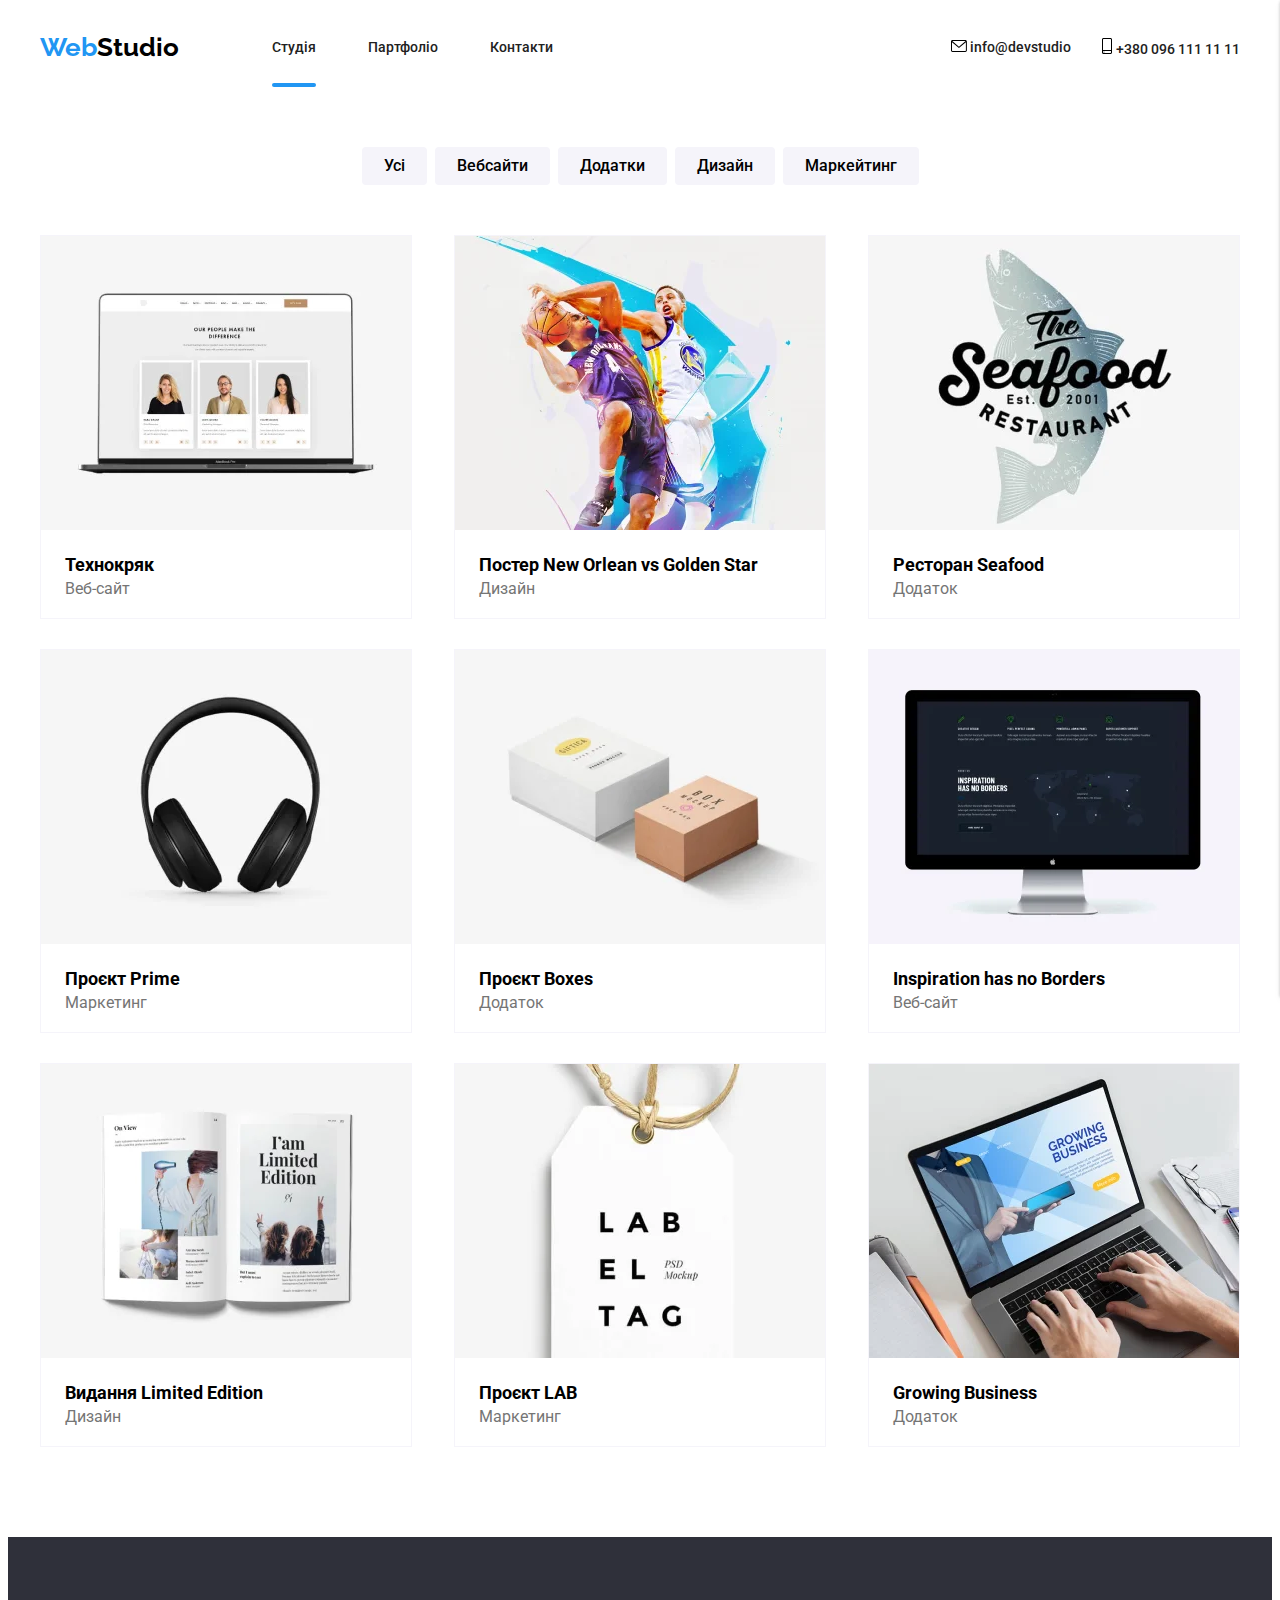
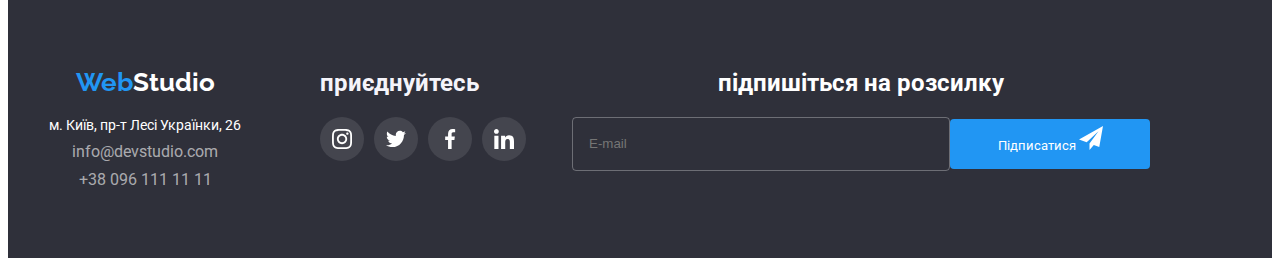
==== commit a265eaaf: "14ещкереее88" ====
--- a/portpfilio.html
+++ b/portpfilio.html
@@ -19,8 +19,8 @@
         <a class="header__logo" href="index.html">Web<span class="header__black">Studio</span></a>
             <nav class="header__navigation">
             <ul class="header__site-nav">
-                <li class="header__site-nav-item"><a class="header__site-nav-link" href="index.html">Студія</a></li>
-                <li class="header__site-nav-item"><a class="header__site-nav-link current" href="portpfilio.html">Партфоліо</a></li>
+                <li class="header__site-nav-item"><a class="header__site-nav-link  current" href="index.html">Студія</a></li>
+                <li class="header__site-nav-item"><a class="header__site-nav-link" href="portpfilio.html">Партфоліо</a></li>
                 <li class="header__site-nav-item"><a class="header__site-nav-link" href="#">Контакти</a></li>
             </ul>
         </nav>
@@ -43,18 +43,15 @@
 
     <!-- mobile-menu -->
     <button class="menu-button js-open-menu" aria-expanded="false" aria-controls="mobile-menu">
-        <svg class="menu-button__open" width="40" height="40" viewBox="0 0 40 40" fill="none" xmlns="http://www.w3.org/2000/svg">
-            <path fill-rule="evenodd" clip-rule="evenodd" d="M8 14.6667V12H32V14.6667H8ZM8 21.3333H32V18.6667H8V21.3333ZM8 28H32V25.3333H8V28Z" fill="black"/>
+        <svg class="menu-button__open">
+            <use href="./img/mobile-icon.svg#icon-menu"></use>
             </svg>
     </button>
-    <div class="memu-container js-menu-container" id="mobile-menu">
+    <div class="menu-container js-menu-container" id="mobile-menu">
         <button type="button" class="menu-button js-close-menu">
             <svg class="menu-button__close">
-                <use>
-
-                </use>
+                <use href="./img/mobile-icon.svg#icon-close"></use>
             </svg>
-
         </button>
 
         <div class="menu-box">
@@ -62,13 +59,13 @@
                 <nav class="mobile-nav">
                     <ul class="mobile-nav__list">
                         <li class="mobile-nav__item">
-                            <a href="" class="mobile-nav__link">Студія</a>
+                            <a href="index.html" class="mobile-nav__link">Студія</a>
                         </li>
                         <li class="mobile-nav__item">
-                            <a href="" class="mobile-nav__link">Партфоліо</a>
+                            <a href="portpfilio.html" class="mobile-nav__link">Партфоліо</a>
                         </li>
                         <li class="mobile-nav__item">
-                            <a href="" class="mobile-nav__link">Контакти</a>
+                            <a href="#" class="mobile-nav__link">Контакти</a>
                         </li>
                     </ul>
                 </nav>
--- a/css/main.min.css
+++ b/css/main.min.css
@@ -1 +1 @@
-body{font-family:"Roboto",sans-serif}ul{list-style:none;padding:0;margin:0}p,h1,h2,h3,h4,h5,h6{margin:0}a{cursor:pointer;text-decoration:none}.container{width:320px;margin:0 auto;padding:0 15px}@media screen and (min-width: 480px){.container{width:480px}}@media screen and (min-width: 768px){.container{width:768px}}@media screen and (min-width: 768px){.container{width:1200px}}.header{padding-top:24px;padding-bottom:25px}.header__wrap{display:flex;justify-content:space-between;align-items:center}.header__nav-wrap{display:flex;justify-content:space-between;align-items:center}.header__logo{font-family:"Raleway",sans-serif;font-size:26px;font-weight:700;color:#2196f3;margin-right:93px}.header__navigation{font-size:14px;font-weight:500}.header__black{color:#000}.header__site-nav{width:281px;display:flex;justify-content:space-between}.header__site-nav-link{position:relative;color:#212121;transition-property:color;transition-duration:250ms}.header__site-nav-link:hover{animation-name:changeColor;animation-timing-function:cubic-bezier(0.4, 0, 0.2, 1);animation-duration:250ms;animation-fill-mode:forwards}@keyframes changeColor{0%{color:#757575}100%{color:#2196f3}}.header__site-nav-link.current::after{content:"";display:block;background-color:#2196f3;position:absolute;width:100%;height:4px;border-radius:2px;left:0;bottom:-32px}.header__contactc-item{font-weight:500;font-size:14px}.header__email{margin-right:30px;color:#757575}.header__contactc{display:flex;align-items:center}.header__contactc-link{color:#212121;transition-property:color;transition-duration:250ms}.header__contactc-link:hover{animation-name:change;animation-timing-function:cubic-bezier(0.4, 0, 0.2, 1);animation-duration:250ms;animation-fill-mode:forwards}@keyframes change{0%{color:#757575}100%{color:#2196f3}}.header__contactc-link:hover.header__contact-icon{fill:#2196f3}.header__contactc.header__contactc-link:hover{animation-name:changefill;animation-timing-function:cubic-bezier(0.4, 0, 0.2, 1);animation-duration:250ms;animation-fill-mode:forwards}@keyframes changefill{0%{color:#757575}100%{color:#2196f3}}@media screen and (min-width: 480px)and (max-width: 767){.header__navigation{display:none}.header__site-nav{display:none}}.main__section-post{padding-top:118px;padding-bottom:118px;background-color:#2f303a;background:url(../img/lydi.webp),#d3d3d3 0px -147.517px/100% 170.667% no-repeat;background-repeat:no-repeat;background-position:center;background-size:cover}@media screen and (min-width: 1200px){.main__section-post{padding-top:200px;padding-bottom:200px}.main__post-taitel{font-size:44px}.main__post-button{padding:10px 32px}}.main__post-taitel{text-align:center;font-size:26px;font-weight:900px;line-height:136%;text-transform:uppercase;color:#fff;margin-bottom:30px}.main__post-button{display:block;margin:0 auto;color:#fff;background:#2196f3;font-size:16px;font-weight:700;padding:10px 24px;border:none;border-radius:4px;cursor:pointer;box-shadow:0px 4px 4px 0px rgba(0,0,0,.15)}.section__site-details-item{padding-top:60px;padding-bottom:60px}.section__site-details-item::before{width:290px}@media screen and (min-width: 480px){.section__site-details-item::before{width:450px}}@media screen and (min-width: 768px)and (max-width: 1199px){.section__site-details-item::before{width:354px}.section__site-details{display:flex;justify-content:space-between;flex-wrap:wrap}}@media screen and (min-width: 1200px){.section__site-details-item::before{width:270px}.section__site-details{display:flex;justify-content:space-between}.section__site-details-item{margin-left:30px}}.section__site-details-item::before{content:"";display:block;width:100%;height:120px;background-color:#f5f4fa;border-radius:4px;background-image:url(../img/antenna.webp);background-size:70px;background-repeat:no-repeat;background-position:center}.section__site-details-item:nth-child(2)::before{background-image:url(../img/clock.webp)}.section__site-details-item:nth-child(3)::before{background-image:url(../img/diagram.webp)}.section__site-details-item:nth-child(4)::before{background-image:url(../img/astronaut.webp)}.section__details-title{margin-bottom:10px;font-size:14px;margin-top:30px;display:flex;justify-content:center}.section__text-details{color:#757575;font-size:14px}.activity{padding-bottom:94px}.activity__item{position:relative}.activity__subtitle{position:absolute;bottom:3px;color:#fff;font-size:14px;font-weight:700;letter-spacing:.42px;text-transform:uppercase;display:flex;justify-content:center;align-items:center;height:70px;width:100%;background:rgba(47,48,58,.8)}.activity__img{width:370px;height:294px}.activity__list{display:flex;justify-content:space-between}.activity__sectio-title{margin-bottom:50px;text-align:center;font-size:36px;font-weight:700}@media screen and (max-width: 1199px){.activity{display:none}}.team{padding-top:60px;padding-bottom:60px;background-color:#f5f4fa}.team__sectio-title{margin-bottom:50px;text-align:center;font-size:28px;font-weight:700}.team__employee-warp{text-align:center}.team__name{color:#000;font-size:16px;font-weight:500;margin-bottom:10px}.team__profession{color:#757575;font-size:16px}.team__img{width:450px;height:445px;margin-bottom:30px}.team__social-icon{width:20px;height:20px}.team__social-link{fill:#afb1b8;width:44px;height:44px;border-radius:50%;display:flex;justify-content:center;align-items:center;transition-property:background-color;transition-duration:250ms}.team__social-link:hover,.team__social-link :focus{fill:#fff;background-color:#2196f3}.team__social-list{display:flex;justify-content:space-between;margin-right:110px;margin-left:110px;margin-top:16px}.team__item{background-color:#fff;width:450px;padding-bottom:30px;border-radius:0px 0px 4px 4px;background:#fff;box-shadow:0px 2px 1px 0px rgba(0,0,0,.2),0px 1px 1px 0px rgba(0,0,0,.14),0px 1px 3px 0px rgba(0,0,0,.12)}@media screen and (min-width: 480px){.team__sectio-title{font-size:28px}.team__item{margin-bottom:30px}}@media screen and (min-width: 768px){.team__sectio-title{font-size:28px}.team__img{width:345px;height:374px}.team__item{width:354px}.team__social-list{margin-right:32px;margin-left:32px}.team__list{display:flex;justify-content:space-between;flex-wrap:wrap}.team__social-list{margin-right:80px;margin-left:80px}}@media screen and (min-width: 1200px){.team__sectio-title{font-size:36px}.team__img{width:270px;height:260px}.team__item{width:270px}.team__list{display:flex;justify-content:space-between}.team__social-list{margin-right:32px;margin-left:32px}}.customers__wrap{display:flex;align-items:center;justify-content:center;margin-top:60px}.customers__list{display:flex;flex-wrap:wrap;margin-bottom:60px;margin-top:60px}.customers__icon{width:106px;height:60px;fill:#afb1b8;border-radius:4px;border:1px solid #afb1b8;padding:16px 32px;transition-property:fill,border;transition-duration:250ms}.customers__icon:hover{fill:#2196f3;border:1px solid #2196f3}@media screen and (min-width: 480px)and (max-width: 767px){.customers__icon{margin-top:30px;margin-left:30px}}@media screen and (min-width: 1200px){.customers__wrap{align-items:center;justify-content:center;margin-top:94px}.customers__list{justify-content:space-evenly;margin-bottom:94px;margin-top:50px}}.backdrop.is-hidden{opacity:0;visibility:hidden;pointer-events:none;transition:250ms cubic-bezier(0.4, 0, 0.2, 1)}.backdrop{position:fixed;left:0;top:0;width:100%;height:100%;background-color:rgba(0,0,0,.2);transition:250ms cubic-bezier(0.4, 0, 0.2, 1)}.modal{position:fixed;top:50%;left:50%;transform:translate(-50%, -50%);width:528px;height:581px;border-radius:4px;background-color:#fff;box-shadow:0px 2px 1px 0px rgba(0,0,0,.2),0px 1px 1px 0px rgba(0,0,0,.14),0px 1px 3px 0px rgba(0,0,0,.12)}.modal__close-button{margin-left:490px;margin-right:8px;margin-top:8px;width:30px;height:30px;background-color:#fff;border:1px solid rgba(0,0,0,.1);border-radius:50%;cursor:pointer;background-image:url(./img/symbol-defs.svg#);background-repeat:no-repeat;background-position:center;display:flex;align-items:center}.modal__checkbox{margin-top:20px;margin-bottom:15px}.modal__icon{fill:#000}.modal__icon:hover,.modal__icon :focus{fill:#2196f3}.modal__form{width:440px;height:40px;margin-left:40px;margin-right:40px}.modal__form-title{color:#212121;text-align:center;font-family:"Roboto",sans-serif;font-size:20px;font-weight:700;margin-bottom:12px}.modal__form-label{font-family:"Roboto",sans-serif;color:#757575}.modal__form-input{width:410px;height:40px;border-radius:4px;border:1px solid rgba(33,33,33,.2);padding-left:42px}.modal__form-input:focus{outline:none;border-color:#2196f3}.modal__form-input:hover{fill:#2196f3}.modal__form-input:hover{fill:#2196f3;border:1px solid #2196f3}.modal__form-icon{position:relative;top:-30px;left:10px;width:18px;height:18px}.modal__form-input:hover,.modal__form-icon{fill:#2196f3}.modal__form-field{font-family:"Roboto",sans-serif;color:#757575;border-radius:1px}.modal__field:hover{fill:#2196f3;border:1px solid #2196f3;border-radius:3px;resize:none}.modal__modal-form-policy{font-family:"Roboto",sans-serif;color:#757575}.modal__form-fiel{border-radius:4px;border:1px solid rgba(33,33,33,.2);padding-left:16px;padding-top:12px}.modal__modal-form-checkbox{margin-right:4px;margin-bottom:30px;cursor:pointer;margin-top:20px;margin-left:3.7px}.modal__agreement{color:#2196f3}.modal__agree-btn{width:200px;height:50px;border-radius:4px;border:#2196f3;background:#2196f3;font-family:"Roboto",sans-serif;color:#fff;margin-left:124px;cursor:pointer}.footer{padding-top:60px;padding-bottom:60px;background-color:#2f303a}.footer__item{margin:9px}.fuoter__logo{font-family:"Raleway",sans-serif;font-size:24px;font-weight:700;color:#2196f3;margin-bottom:20px;display:flex;justify-content:center}.footer__white{color:#fff}.footer__city{color:#fff;font-size:14px;display:flex;justify-content:center}.footer__tel{color:rgba(255,255,255,.6);transition-property:color;transition-duration:250ms;display:flex;justify-content:center}.footer__tel:hover{color:#2196f3}.footer__social{margin-top:60px;margin-left:137px}.footer__join{display:flex;justify-content:left;color:#f5f4fa;margin-bottom:20px}.footer__icon{display:flex;width:20px;height:20px;fill:#fff}.footer__link{fill:#afb1b8;width:44px;height:44px;border-radius:50%;display:flex;justify-content:center;align-items:center;background-color:rgba(255,255,255,.1);margin-right:10px;transition-property:background-color;transition-duration:250ms}.footer__link:hover,.footer__link :focus{fill:#fff;background-color:#2196f3}.footer__sub{display:flex;justify-content:center;margin-top:60px}.footer__subscribe{width:200px;height:50px;border-radius:4px;border:none;background:#2196f3;color:#fff;font-family:"Roboto",sans-serif;line-height:30px;cursor:pointer}.footer__newsletter{color:#fff;font-family:"Roboto",sans-serif;margin-bottom:20px;display:flex;justify-content:center}.footer__form-input-subscribe{width:450px;height:50px;border-radius:4px;border:1px solid rgba(255,255,255,.3);background:rgba(33,150,243,0);padding-left:16px}.footer__form-wrap{display:flex;justify-content:center;align-items:center;flex-wrap:wrap}@media screen and (min-width: 1200px){.footer__wrapper{display:flex;margin:0 auto;align-items:baseline}.fuoter__logo{font-size:26px}.footer__social{margin-top:72px;margin-left:70px}.footer__sub{margin-left:93px}.footer__subscribe{background:#2196f3;color:#fff;line-height:30px}.footer__form-input-subscribe{width:358px}}.work__blok{padding-top:60px;padding-bottom:60px}.work__filt-button{color:#000;display:flex;justify-content:left;margin-bottom:40px;gap:8px;flex-wrap:wrap}.work__filt{background:#f5f4fa;font-weight:500;border-radius:4px;font-size:16px;font-weight:500;border:none;padding:6px 22px;line-height:162%;cursor:pointer;font-family:"Roboto",sans-serif;transition-property:background-color;transition-duration:250ms}.work__filt:hover,.work__filt :focus{box-shadow:0px 2px 2px 0px rgba(0,0,0,.12),0px 1px 2px 0px rgba(0,0,0,.08),0px 3px 1px 0px rgba(0,0,0,.1)}.work__filt:hover{background-color:#2196f3;color:#fff}.work__portpfilio{margin:0 auto}.work__portpfilio-img{min-width:290px;max-width:450px}.work__portpfilio-item{border:1px solid #f5f4fa;background:#fff;margin-bottom:30px;width:370px}.work__portpfilio-item:hover,.work__portpfilio-item :focus{box-shadow:1px 4px 6px 0px rgba(0,0,0,.16),0px 4px 4px 0px rgba(0,0,0,.06),0px 1px 1px 0px rgba(0,0,0,.12)}.work__product-action{position:absolute;top:0;left:0;font-size:18px;background-color:rgba(33,150,243,.9);opacity:0;letter-spacing:.03em;line-height:1.6;color:#fff;width:100%;height:100%;padding:63px 24px;transform:translateY(100%);transition:transform 250ms ease}.work__portpfilio-item:hover .work__product-action{opacity:1;transform:translate(0)}.work__product-trumb{position:relative;overflow:hidden}.work__portpfilio-title{color:#000;font-size:18px;font-weight:700;margin:20px 24px 4px 24px}.work__portpfilio-text{color:#757575;font-size:16px;font-weight:400;margin:4px 24px 20px 24px}@media screen and (min-width: 1200px){.work__filt-button{justify-content:center;margin-bottom:50px;flex-wrap:nowrap}.work__portpfilio{display:flex;justify-content:space-between;flex-wrap:wrap}}/*# sourceMappingURL=main.min.css.map */+body{font-family:"Roboto",sans-serif}ul{list-style:none;padding:0;margin:0}p,h1,h2,h3,h4,h5,h6{margin:0}a{cursor:pointer;text-decoration:none}.container{width:320px;margin:0 auto;padding:0 15px}@media screen and (min-width: 480px){.container{width:480px}}@media screen and (min-width: 768px){.container{width:768px}}@media screen and (min-width: 768px){.container{width:1200px}}.header{padding-top:24px;padding-bottom:25px}.header__wrap{display:flex;justify-content:space-between;align-items:center}.header__nav-wrap{display:flex;justify-content:space-between;align-items:center}.header__logo{font-family:"Raleway",sans-serif;font-size:26px;font-weight:700;color:#2196f3;margin-right:93px}.header__navigation{display:none}.header__black{color:#000}.header__site-nav{width:281px;display:flex;justify-content:space-between}.header__site-nav-link{position:relative;color:#212121;transition-property:color;transition-duration:250ms}.header__site-nav-link:hover{animation-name:changeColor;animation-timing-function:cubic-bezier(0.4, 0, 0.2, 1);animation-duration:250ms;animation-fill-mode:forwards}@keyframes changeColor{0%{color:#757575}100%{color:#2196f3}}.header__site-nav-link.current::after{content:"";display:block;background-color:#2196f3;position:absolute;width:100%;height:4px;border-radius:2px;left:0;bottom:-32px}.header__contactc-item{font-weight:500;font-size:14px}.header__email{margin-right:30px;color:#757575}.header__contactc{display:none}.header__contactc-link{color:#212121;transition-property:color;transition-duration:250ms}.header__contactc-link:hover{animation-name:change;animation-timing-function:cubic-bezier(0.4, 0, 0.2, 1);animation-duration:250ms;animation-fill-mode:forwards}@keyframes change{0%{color:#757575}100%{color:#2196f3}}.header__contactc-link:hover.header__contact-icon{fill:#2196f3}.header__contactc.header__contactc-link:hover{animation-name:changefill;animation-timing-function:cubic-bezier(0.4, 0, 0.2, 1);animation-duration:250ms;animation-fill-mode:forwards}@keyframes changefill{0%{color:#757575}100%{color:#2196f3}}@media screen and (min-width: 480px)and (max-width: 767){.header__navigation{display:none}.header__site-nav{display:none}}@media screen and (min-width: 768px){.header__navigation{font-size:14px;font-weight:500;display:block}.header__contactc{display:flex;align-items:center}}.main__section-post{padding-top:118px;padding-bottom:118px;background-color:#2f303a;background:url(../../img/mobile2x.png),#d3d3d3 0px -147.517px/100% 170.667% no-repeat;background-repeat:no-repeat;background-position:center;background-size:cover}@media screen and (min-width: 768px){.main__section-post{background-image:url(./../../img/tablet2x.png)}}@media screen and (min-width: 768px){.main__section-post{background-image:url(./../../img/lydi.webp)}}@media screen and (min-width: 768px)and (min-device-pixel-ratio: 2),screen and (min-width: 768px)and (-webkit-min-device-pixel-ratio: 2),screen and (min-width: 768px)and (min-resolution: 192dpi),screen and (min-width: 768px)and (min-resolution: 2dppx){.main__section-post{background-image:url(./../../img/pk2x.png)}}@media screen and (min-width: 1200px){.main__section-post{padding-top:200px;padding-bottom:200px}.main__post-taitel{font-size:44px}.main__post-button{padding:10px 32px}}.main__post-taitel{text-align:center;font-size:26px;font-weight:900px;line-height:136%;text-transform:uppercase;color:#fff;margin-bottom:30px}.main__post-button{display:block;margin:0 auto;color:#fff;background:#2196f3;font-size:16px;font-weight:700;padding:10px 24px;border:none;border-radius:4px;cursor:pointer;box-shadow:0px 4px 4px 0px rgba(0,0,0,.15)}.section__site-details-item{padding-top:60px;padding-bottom:60px}.section__site-details-item::before{width:290px}@media screen and (min-width: 480px){.section__site-details-item::before{width:450px}}@media screen and (min-width: 768px)and (max-width: 1199px){.section__site-details-item::before{width:354px}.section__site-details{display:flex;justify-content:space-between;flex-wrap:wrap}}@media screen and (min-width: 1200px){.section__site-details-item::before{width:270px}.section__site-details{display:flex;justify-content:space-between}.section__site-details-item{margin-left:30px}}.section__site-details-item::before{content:"";display:block;width:100%;height:120px;background-color:#f5f4fa;border-radius:4px;background-image:url(../img/antenna.webp);background-size:70px;background-repeat:no-repeat;background-position:center}.section__site-details-item:nth-child(2)::before{background-image:url(../img/clock.webp)}.section__site-details-item:nth-child(3)::before{background-image:url(../img/diagram.webp)}.section__site-details-item:nth-child(4)::before{background-image:url(../img/astronaut.webp)}.section__details-title{margin-bottom:10px;font-size:14px;margin-top:30px;display:flex;justify-content:center}.section__text-details{color:#757575;font-size:14px}.activity{padding-bottom:94px}.activity__item{position:relative}.activity__subtitle{position:absolute;bottom:3px;color:#fff;font-size:14px;font-weight:700;letter-spacing:.42px;text-transform:uppercase;display:flex;justify-content:center;align-items:center;height:70px;width:100%;background:rgba(47,48,58,.8)}.activity__img{width:370px;height:294px}.activity__list{display:flex;justify-content:space-between}.activity__sectio-title{margin-bottom:50px;text-align:center;font-size:36px;font-weight:700}@media screen and (max-width: 1199px){.activity{display:none}}.team{padding-top:60px;padding-bottom:60px;background-color:#f5f4fa}.team__sectio-title{margin-bottom:50px;text-align:center;font-size:28px;font-weight:700}.team__employee-warp{text-align:center}.team__name{color:#000;font-size:16px;font-weight:500;margin-bottom:10px}.team__profession{color:#757575;font-size:16px}.team__img{width:450px;height:445px;margin-bottom:30px}.team__social-icon{width:20px;height:20px}.team__social-link{fill:#afb1b8;width:44px;height:44px;border-radius:50%;display:flex;justify-content:center;align-items:center;transition-property:background-color;transition-duration:250ms}.team__social-link:hover,.team__social-link :focus{fill:#fff;background-color:#2196f3}.team__social-list{display:flex;justify-content:space-between;margin-right:110px;margin-left:110px;margin-top:16px}.team__item{background-color:#fff;width:450px;padding-bottom:30px;border-radius:0px 0px 4px 4px;background:#fff;box-shadow:0px 2px 1px 0px rgba(0,0,0,.2),0px 1px 1px 0px rgba(0,0,0,.14),0px 1px 3px 0px rgba(0,0,0,.12)}@media screen and (min-width: 480px){.team__sectio-title{font-size:28px}.team__item{margin-bottom:30px}}@media screen and (min-width: 768px){.team__sectio-title{font-size:28px}.team__img{width:345px;height:374px}.team__item{width:354px}.team__social-list{margin-right:32px;margin-left:32px}.team__list{display:flex;justify-content:space-between;flex-wrap:wrap}.team__social-list{margin-right:80px;margin-left:80px}}@media screen and (min-width: 1200px){.team__sectio-title{font-size:36px}.team__img{width:270px;height:260px}.team__item{width:270px}.team__list{display:flex;justify-content:space-between}.team__social-list{margin-right:32px;margin-left:32px}}.customers__wrap{display:flex;align-items:center;justify-content:center;margin-top:60px}.customers__list{display:flex;flex-wrap:wrap;margin-bottom:60px;margin-top:60px}.customers__icon{width:106px;height:60px;fill:#afb1b8;border-radius:4px;border:1px solid #afb1b8;padding:16px 32px;transition-property:fill,border;transition-duration:250ms}.customers__icon:hover{fill:#2196f3;border:1px solid #2196f3}@media screen and (min-width: 480px)and (max-width: 767px){.customers__icon{margin-top:30px;margin-left:30px}}@media screen and (min-width: 1200px){.customers__wrap{align-items:center;justify-content:center;margin-top:94px}.customers__list{justify-content:space-evenly;margin-bottom:94px;margin-top:50px}}.backdrop.is-hidden{opacity:0;visibility:hidden;pointer-events:none;transition:250ms cubic-bezier(0.4, 0, 0.2, 1)}.backdrop{position:fixed;left:0;top:0;width:100%;height:100%;background-color:rgba(0,0,0,.2);transition:250ms cubic-bezier(0.4, 0, 0.2, 1)}.modal{position:fixed;top:50%;left:50%;transform:translate(-50%, -50%);width:528px;height:581px;border-radius:4px;background-color:#fff;box-shadow:0px 2px 1px 0px rgba(0,0,0,.2),0px 1px 1px 0px rgba(0,0,0,.14),0px 1px 3px 0px rgba(0,0,0,.12)}.modal__close-button{margin-left:490px;margin-right:8px;margin-top:8px;width:30px;height:30px;background-color:#fff;border:1px solid rgba(0,0,0,.1);border-radius:50%;cursor:pointer;background-image:url(./img/symbol-defs.svg#);background-repeat:no-repeat;background-position:center;display:flex;align-items:center}.modal__checkbox{margin-top:20px;margin-bottom:15px}.modal__icon{fill:#000}.modal__icon:hover,.modal__icon :focus{fill:#2196f3}.modal__form{width:440px;height:40px;margin-left:40px;margin-right:40px}.modal__form-title{color:#212121;text-align:center;font-family:"Roboto",sans-serif;font-size:20px;font-weight:700;margin-bottom:12px}.modal__form-label{font-family:"Roboto",sans-serif;color:#757575}.modal__form-input{width:410px;height:40px;border-radius:4px;border:1px solid rgba(33,33,33,.2);padding-left:42px}.modal__form-input:focus{outline:none;border-color:#2196f3}.modal__form-input:hover{fill:#2196f3}.modal__form-input:hover{fill:#2196f3;border:1px solid #2196f3}.modal__form-icon{position:relative;top:-30px;left:10px;width:18px;height:18px}.modal__form-input:hover,.modal__form-icon{fill:#2196f3}.modal__form-field{font-family:"Roboto",sans-serif;color:#757575;border-radius:1px}.modal__field:hover{fill:#2196f3;border:1px solid #2196f3;border-radius:3px;resize:none}.modal__modal-form-policy{font-family:"Roboto",sans-serif;color:#757575}.modal__form-fiel{border-radius:4px;border:1px solid rgba(33,33,33,.2);padding-left:16px;padding-top:12px}.modal__modal-form-checkbox{margin-right:4px;margin-bottom:30px;cursor:pointer;margin-top:20px;margin-left:3.7px}.modal__agreement{color:#2196f3}.modal__agree-btn{width:200px;height:50px;border-radius:4px;border:#2196f3;background:#2196f3;font-family:"Roboto",sans-serif;color:#fff;margin-left:124px;cursor:pointer}.footer{padding-top:60px;padding-bottom:60px;background-color:#2f303a}.footer__item{margin:9px}.fuoter__logo{font-family:"Raleway",sans-serif;font-size:24px;font-weight:700;color:#2196f3;margin-bottom:20px;display:flex;justify-content:center}.footer__white{color:#fff}.footer__city{color:#fff;font-size:14px;display:flex;justify-content:center}.footer__tel{color:rgba(255,255,255,.6);transition-property:color;transition-duration:250ms;display:flex;justify-content:center}.footer__tel:hover{color:#2196f3}.footer__social{margin-top:60px;margin-left:137px}.footer__join{display:flex;justify-content:left;color:#f5f4fa;margin-bottom:20px}.footer__icon{display:flex;width:20px;height:20px;fill:#fff}.footer__link{fill:#afb1b8;width:44px;height:44px;border-radius:50%;display:flex;justify-content:center;align-items:center;background-color:rgba(255,255,255,.1);margin-right:10px;transition-property:background-color;transition-duration:250ms}.footer__link:hover,.footer__link :focus{fill:#fff;background-color:#2196f3}.footer__sub{display:flex;justify-content:center;margin-top:60px}.footer__subscribe{width:200px;height:50px;border-radius:4px;border:none;background:#2196f3;color:#fff;font-family:"Roboto",sans-serif;line-height:30px;cursor:pointer}.footer__newsletter{color:#fff;font-family:"Roboto",sans-serif;margin-bottom:20px;display:flex;justify-content:center}.footer__form-input-subscribe{width:450px;height:50px;border-radius:4px;border:1px solid rgba(255,255,255,.3);background:rgba(33,150,243,0);padding-left:16px}.footer__form-wrap{display:flex;justify-content:center;align-items:center;flex-wrap:wrap}@media screen and (min-width: 1200px){.footer__wrapper{display:flex;margin:0 auto;align-items:baseline}.fuoter__logo{font-size:26px}.footer__social{margin-top:72px;margin-left:70px}.footer__sub{margin-left:93px}.footer__subscribe{background:#2196f3;color:#fff;line-height:30px}.footer__form-input-subscribe{width:358px}}.work__blok{padding-top:60px;padding-bottom:60px}.work__filt-button{color:#000;display:flex;justify-content:left;margin-bottom:40px;gap:8px;flex-wrap:wrap}.work__filt{background:#f5f4fa;font-weight:500;border-radius:4px;font-size:16px;font-weight:500;border:none;padding:6px 22px;line-height:162%;cursor:pointer;font-family:"Roboto",sans-serif;transition-property:background-color;transition-duration:250ms}.work__filt:hover,.work__filt :focus{box-shadow:0px 2px 2px 0px rgba(0,0,0,.12),0px 1px 2px 0px rgba(0,0,0,.08),0px 3px 1px 0px rgba(0,0,0,.1)}.work__filt:hover{background-color:#2196f3;color:#fff}.work__portpfilio{margin:0 auto}.work__portpfilio-img{min-width:290px;max-width:450px}.work__portpfilio-item{border:1px solid #f5f4fa;background:#fff;margin-bottom:30px;width:370px}.work__portpfilio-item:hover,.work__portpfilio-item :focus{box-shadow:1px 4px 6px 0px rgba(0,0,0,.16),0px 4px 4px 0px rgba(0,0,0,.06),0px 1px 1px 0px rgba(0,0,0,.12)}.work__product-action{position:absolute;top:0;left:0;font-size:18px;background-color:rgba(33,150,243,.9);opacity:0;letter-spacing:.03em;line-height:1.6;color:#fff;width:100%;height:100%;padding:63px 24px;transform:translateY(100%);transition:transform 250ms ease}.work__portpfilio-item:hover .work__product-action{opacity:1;transform:translate(0)}.work__product-trumb{position:relative;overflow:hidden}.work__portpfilio-title{color:#000;font-size:18px;font-weight:700;margin:20px 24px 4px 24px}.work__portpfilio-text{color:#757575;font-size:16px;font-weight:400;margin:4px 24px 20px 24px}@media screen and (min-width: 1200px){.work__filt-button{justify-content:center;margin-bottom:50px;flex-wrap:nowrap}.work__portpfilio{display:flex;justify-content:space-between;flex-wrap:wrap}}.menu-container{position:fixed;top:0;right:0;padding:48px 40px;width:100%;height:100vh;background-color:#fff;box-shadow:0px 4px 8px rgba(0,0,0,.04),0px 2px 4px rgba(0,0,0,.08),0px 1px 3px rgba(0,0,0,.16);z-index:999;transform:translateX(100%);transition-duration:250ms;transition-timing-function:cubic-bezier(0.4, 0, 0.2, 1)}.menu-container.is-open{transform:translateX(0%)}.menu-button{position:absolute;top:10px;right:2px;background-color:rgba(0,0,0,0);cursor:pointer;border:none}.menu-button__open{padding:0;background-color:rgba(0,0,0,0);cursor:pointer;border:none;margin-left:auto;position:absolute;top:0;right:0;width:50px;height:50px}.menu-button__close{position:absolute;top:10px;right:15px;cursor:pointer;border:none;margin-left:auto;padding:0;position:absolute;top:0;right:0;width:50px;height:50px}.menu-button__open,.menu-button__close{fill:#212121;transition-duration:250ms;transition-timing-function:cubic-bezier(0.4, 0, 0.2, 1)}.menu-button__open:active,.menu-button__close:active{fill:#2196f3;color:#2196f3;transition-duration:250ms;transition-timing-function:cubic-bezier(0.4, 0, 0.2, 1)}.menu-box{display:flex;flex-direction:column;justify-content:space-between;width:100%}.mobile-nav__item{margin-bottom:35px;margin-left:70px}.mobile-socials__link{font-weight:500;font-size:18px;color:#2196f3;display:flex;justify-content:center;flex-wrap:wrap;text-decoration:none}.mobile-socials__item{border-left:1px solid rgba(33,33,33,.2)}.mobile-contacts-tel{display:flex;font-weight:500;font-size:34px;margin-top:200px;justify-content:center;margin-bottom:12px;right:30px}.mobile-contacts-meil{display:flex;font-weight:500;font-size:34px;justify-content:center;margin-bottom:20px}.mobile-contacts-tel{color:#2196f3}.mobile-contacts-meil{text-decoration:none;color:#757575}.mobile-contacts:hover:focus{color:#2196f3}.mobile-nav__link{font-weight:500;font-size:40px;line-height:1.175;letter-spacing:.02em;color:#212121;transition-duration:250ms;transition-timing-function:cubic-bezier(0.4, 0, 0.2, 1)}.mobile-nav__link:hover:focus{color:#2196f3}@media screen and (min-width: 768px){.mobile-menu{display:none}.menu-button{display:none}}/*# sourceMappingURL=main.min.css.map */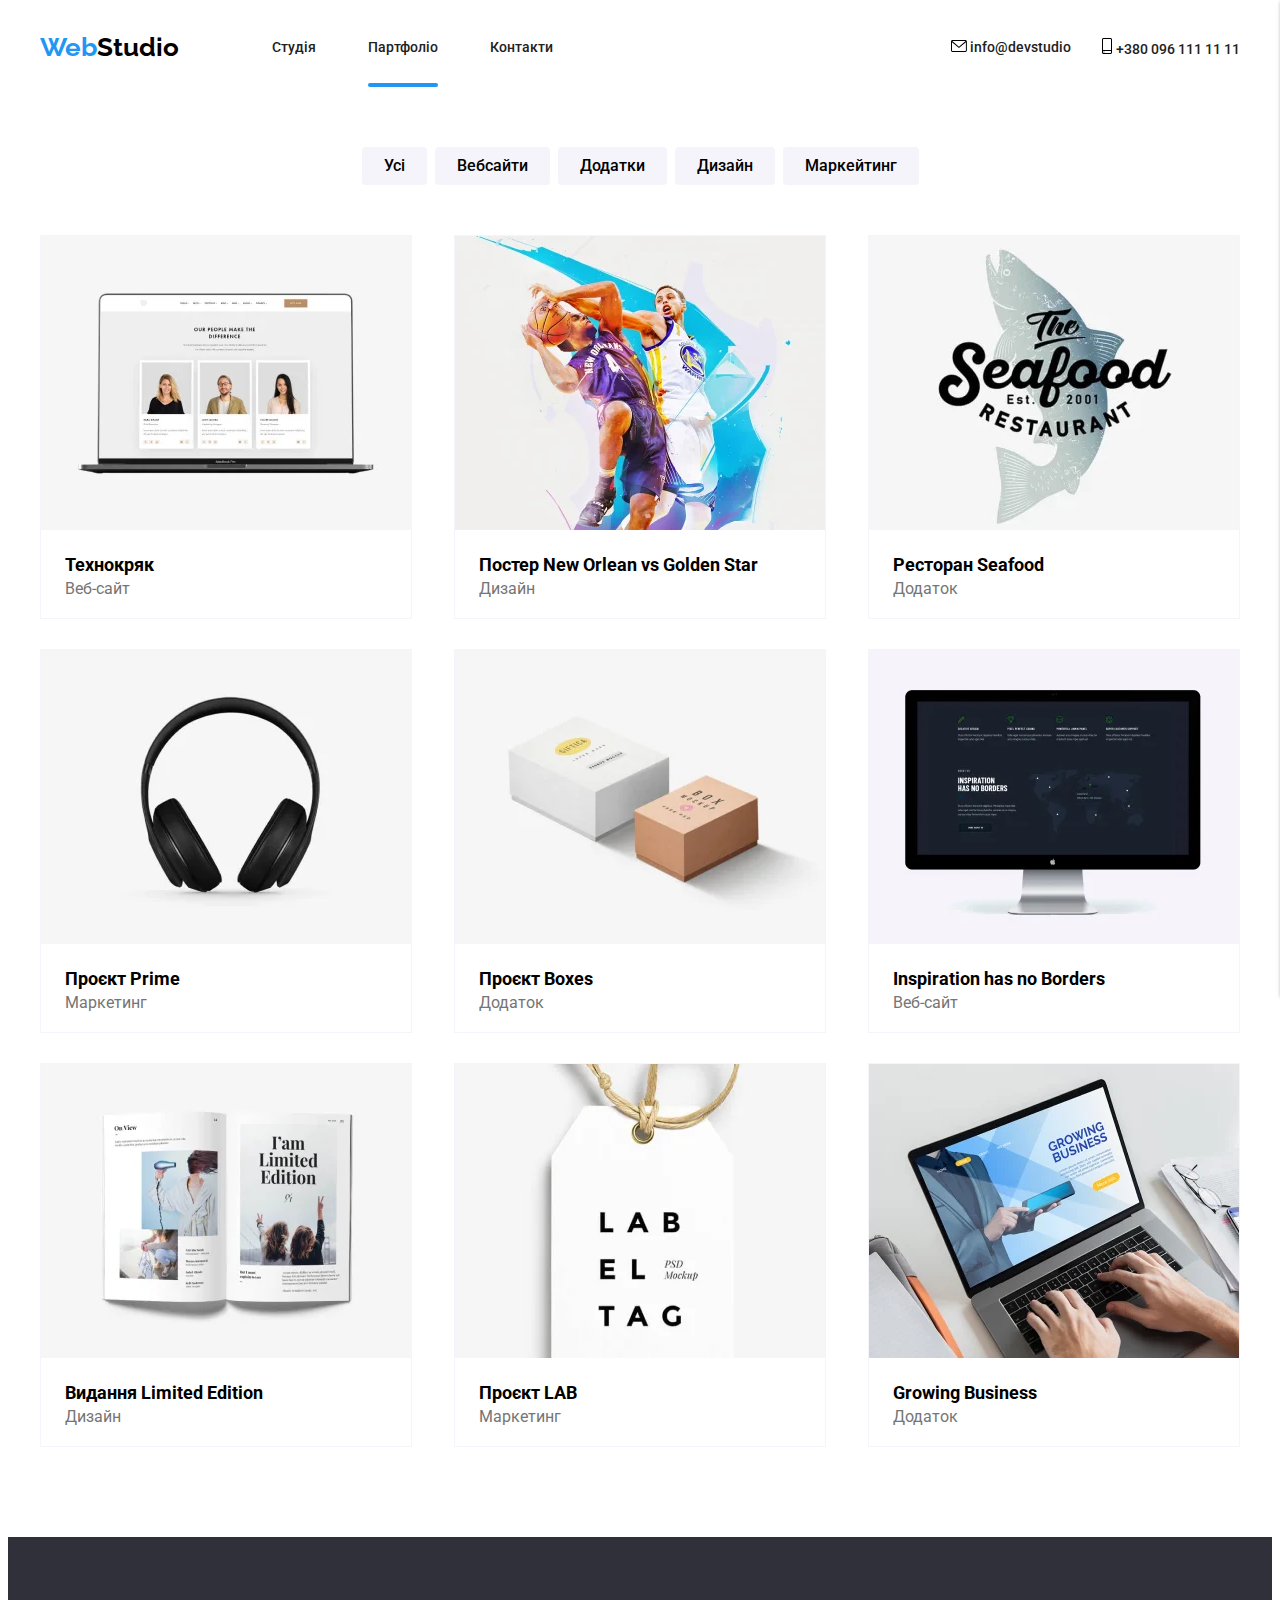
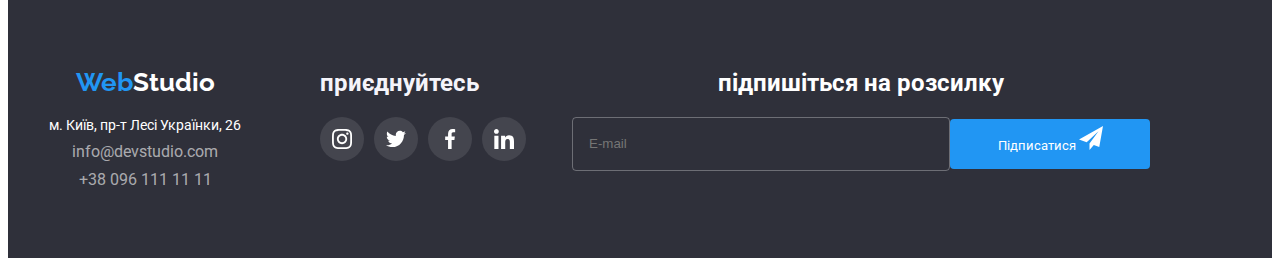
==== commit c6208c49: "ыфафып" ====
--- a/portpfilio.html
+++ b/portpfilio.html
@@ -19,8 +19,8 @@
         <a class="header__logo" href="index.html">Web<span class="header__black">Studio</span></a>
             <nav class="header__navigation">
             <ul class="header__site-nav">
-                <li class="header__site-nav-item"><a class="header__site-nav-link  current" href="index.html">Студія</a></li>
-                <li class="header__site-nav-item"><a class="header__site-nav-link" href="portpfilio.html">Партфоліо</a></li>
+                <li class="header__site-nav-item"><a class="header__site-nav-link" href="index.html">Студія</a></li>
+                <li class="header__site-nav-item"><a class="header__site-nav-link current" href="portpfilio.html">Партфоліо</a></li>
                 <li class="header__site-nav-item"><a class="header__site-nav-link" href="#">Контакти</a></li>
             </ul>
         </nav>
--- a/css/main.min.css
+++ b/css/main.min.css
@@ -1 +1 @@
-body{font-family:"Roboto",sans-serif}ul{list-style:none;padding:0;margin:0}p,h1,h2,h3,h4,h5,h6{margin:0}a{cursor:pointer;text-decoration:none}.container{width:320px;margin:0 auto;padding:0 15px}@media screen and (min-width: 480px){.container{width:480px}}@media screen and (min-width: 768px){.container{width:768px}}@media screen and (min-width: 768px){.container{width:1200px}}.header{padding-top:24px;padding-bottom:25px}.header__wrap{display:flex;justify-content:space-between;align-items:center}.header__nav-wrap{display:flex;justify-content:space-between;align-items:center}.header__logo{font-family:"Raleway",sans-serif;font-size:26px;font-weight:700;color:#2196f3;margin-right:93px}.header__navigation{display:none}.header__black{color:#000}.header__site-nav{width:281px;display:flex;justify-content:space-between}.header__site-nav-link{position:relative;color:#212121;transition-property:color;transition-duration:250ms}.header__site-nav-link:hover{animation-name:changeColor;animation-timing-function:cubic-bezier(0.4, 0, 0.2, 1);animation-duration:250ms;animation-fill-mode:forwards}@keyframes changeColor{0%{color:#757575}100%{color:#2196f3}}.header__site-nav-link.current::after{content:"";display:block;background-color:#2196f3;position:absolute;width:100%;height:4px;border-radius:2px;left:0;bottom:-32px}.header__contactc-item{font-weight:500;font-size:14px}.header__email{margin-right:30px;color:#757575}.header__contactc{display:none}.header__contactc-link{color:#212121;transition-property:color;transition-duration:250ms}.header__contactc-link:hover{animation-name:change;animation-timing-function:cubic-bezier(0.4, 0, 0.2, 1);animation-duration:250ms;animation-fill-mode:forwards}@keyframes change{0%{color:#757575}100%{color:#2196f3}}.header__contactc-link:hover.header__contact-icon{fill:#2196f3}.header__contactc.header__contactc-link:hover{animation-name:changefill;animation-timing-function:cubic-bezier(0.4, 0, 0.2, 1);animation-duration:250ms;animation-fill-mode:forwards}@keyframes changefill{0%{color:#757575}100%{color:#2196f3}}@media screen and (min-width: 480px)and (max-width: 767){.header__navigation{display:none}.header__site-nav{display:none}}@media screen and (min-width: 768px){.header__navigation{font-size:14px;font-weight:500;display:block}.header__contactc{display:flex;align-items:center}}.main__section-post{padding-top:118px;padding-bottom:118px;background-color:#2f303a;background:url(../../img/mobile2x.png),#d3d3d3 0px -147.517px/100% 170.667% no-repeat;background-repeat:no-repeat;background-position:center;background-size:cover}@media screen and (min-width: 768px){.main__section-post{background-image:url(./../../img/tablet2x.png)}}@media screen and (min-width: 768px){.main__section-post{background-image:url(./../../img/lydi.webp)}}@media screen and (min-width: 768px)and (min-device-pixel-ratio: 2),screen and (min-width: 768px)and (-webkit-min-device-pixel-ratio: 2),screen and (min-width: 768px)and (min-resolution: 192dpi),screen and (min-width: 768px)and (min-resolution: 2dppx){.main__section-post{background-image:url(./../../img/pk2x.png)}}@media screen and (min-width: 1200px){.main__section-post{padding-top:200px;padding-bottom:200px}.main__post-taitel{font-size:44px}.main__post-button{padding:10px 32px}}.main__post-taitel{text-align:center;font-size:26px;font-weight:900px;line-height:136%;text-transform:uppercase;color:#fff;margin-bottom:30px}.main__post-button{display:block;margin:0 auto;color:#fff;background:#2196f3;font-size:16px;font-weight:700;padding:10px 24px;border:none;border-radius:4px;cursor:pointer;box-shadow:0px 4px 4px 0px rgba(0,0,0,.15)}.section__site-details-item{padding-top:60px;padding-bottom:60px}.section__site-details-item::before{width:290px}@media screen and (min-width: 480px){.section__site-details-item::before{width:450px}}@media screen and (min-width: 768px)and (max-width: 1199px){.section__site-details-item::before{width:354px}.section__site-details{display:flex;justify-content:space-between;flex-wrap:wrap}}@media screen and (min-width: 1200px){.section__site-details-item::before{width:270px}.section__site-details{display:flex;justify-content:space-between}.section__site-details-item{margin-left:30px}}.section__site-details-item::before{content:"";display:block;width:100%;height:120px;background-color:#f5f4fa;border-radius:4px;background-image:url(../img/antenna.webp);background-size:70px;background-repeat:no-repeat;background-position:center}.section__site-details-item:nth-child(2)::before{background-image:url(../img/clock.webp)}.section__site-details-item:nth-child(3)::before{background-image:url(../img/diagram.webp)}.section__site-details-item:nth-child(4)::before{background-image:url(../img/astronaut.webp)}.section__details-title{margin-bottom:10px;font-size:14px;margin-top:30px;display:flex;justify-content:center}.section__text-details{color:#757575;font-size:14px}.activity{padding-bottom:94px}.activity__item{position:relative}.activity__subtitle{position:absolute;bottom:3px;color:#fff;font-size:14px;font-weight:700;letter-spacing:.42px;text-transform:uppercase;display:flex;justify-content:center;align-items:center;height:70px;width:100%;background:rgba(47,48,58,.8)}.activity__img{width:370px;height:294px}.activity__list{display:flex;justify-content:space-between}.activity__sectio-title{margin-bottom:50px;text-align:center;font-size:36px;font-weight:700}@media screen and (max-width: 1199px){.activity{display:none}}.team{padding-top:60px;padding-bottom:60px;background-color:#f5f4fa}.team__sectio-title{margin-bottom:50px;text-align:center;font-size:28px;font-weight:700}.team__employee-warp{text-align:center}.team__name{color:#000;font-size:16px;font-weight:500;margin-bottom:10px}.team__profession{color:#757575;font-size:16px}.team__img{width:450px;height:445px;margin-bottom:30px}.team__social-icon{width:20px;height:20px}.team__social-link{fill:#afb1b8;width:44px;height:44px;border-radius:50%;display:flex;justify-content:center;align-items:center;transition-property:background-color;transition-duration:250ms}.team__social-link:hover,.team__social-link :focus{fill:#fff;background-color:#2196f3}.team__social-list{display:flex;justify-content:space-between;margin-right:110px;margin-left:110px;margin-top:16px}.team__item{background-color:#fff;width:450px;padding-bottom:30px;border-radius:0px 0px 4px 4px;background:#fff;box-shadow:0px 2px 1px 0px rgba(0,0,0,.2),0px 1px 1px 0px rgba(0,0,0,.14),0px 1px 3px 0px rgba(0,0,0,.12)}@media screen and (min-width: 480px){.team__sectio-title{font-size:28px}.team__item{margin-bottom:30px}}@media screen and (min-width: 768px){.team__sectio-title{font-size:28px}.team__img{width:345px;height:374px}.team__item{width:354px}.team__social-list{margin-right:32px;margin-left:32px}.team__list{display:flex;justify-content:space-between;flex-wrap:wrap}.team__social-list{margin-right:80px;margin-left:80px}}@media screen and (min-width: 1200px){.team__sectio-title{font-size:36px}.team__img{width:270px;height:260px}.team__item{width:270px}.team__list{display:flex;justify-content:space-between}.team__social-list{margin-right:32px;margin-left:32px}}.customers__wrap{display:flex;align-items:center;justify-content:center;margin-top:60px}.customers__list{display:flex;flex-wrap:wrap;margin-bottom:60px;margin-top:60px}.customers__icon{width:106px;height:60px;fill:#afb1b8;border-radius:4px;border:1px solid #afb1b8;padding:16px 32px;transition-property:fill,border;transition-duration:250ms}.customers__icon:hover{fill:#2196f3;border:1px solid #2196f3}@media screen and (min-width: 480px)and (max-width: 767px){.customers__icon{margin-top:30px;margin-left:30px}}@media screen and (min-width: 1200px){.customers__wrap{align-items:center;justify-content:center;margin-top:94px}.customers__list{justify-content:space-evenly;margin-bottom:94px;margin-top:50px}}.backdrop.is-hidden{opacity:0;visibility:hidden;pointer-events:none;transition:250ms cubic-bezier(0.4, 0, 0.2, 1)}.backdrop{position:fixed;left:0;top:0;width:100%;height:100%;background-color:rgba(0,0,0,.2);transition:250ms cubic-bezier(0.4, 0, 0.2, 1)}.modal{position:fixed;top:50%;left:50%;transform:translate(-50%, -50%);width:528px;height:581px;border-radius:4px;background-color:#fff;box-shadow:0px 2px 1px 0px rgba(0,0,0,.2),0px 1px 1px 0px rgba(0,0,0,.14),0px 1px 3px 0px rgba(0,0,0,.12)}.modal__close-button{margin-left:490px;margin-right:8px;margin-top:8px;width:30px;height:30px;background-color:#fff;border:1px solid rgba(0,0,0,.1);border-radius:50%;cursor:pointer;background-image:url(./img/symbol-defs.svg#);background-repeat:no-repeat;background-position:center;display:flex;align-items:center}.modal__checkbox{margin-top:20px;margin-bottom:15px}.modal__icon{fill:#000}.modal__icon:hover,.modal__icon :focus{fill:#2196f3}.modal__form{width:440px;height:40px;margin-left:40px;margin-right:40px}.modal__form-title{color:#212121;text-align:center;font-family:"Roboto",sans-serif;font-size:20px;font-weight:700;margin-bottom:12px}.modal__form-label{font-family:"Roboto",sans-serif;color:#757575}.modal__form-input{width:410px;height:40px;border-radius:4px;border:1px solid rgba(33,33,33,.2);padding-left:42px}.modal__form-input:focus{outline:none;border-color:#2196f3}.modal__form-input:hover{fill:#2196f3}.modal__form-input:hover{fill:#2196f3;border:1px solid #2196f3}.modal__form-icon{position:relative;top:-30px;left:10px;width:18px;height:18px}.modal__form-input:hover,.modal__form-icon{fill:#2196f3}.modal__form-field{font-family:"Roboto",sans-serif;color:#757575;border-radius:1px}.modal__field:hover{fill:#2196f3;border:1px solid #2196f3;border-radius:3px;resize:none}.modal__modal-form-policy{font-family:"Roboto",sans-serif;color:#757575}.modal__form-fiel{border-radius:4px;border:1px solid rgba(33,33,33,.2);padding-left:16px;padding-top:12px}.modal__modal-form-checkbox{margin-right:4px;margin-bottom:30px;cursor:pointer;margin-top:20px;margin-left:3.7px}.modal__agreement{color:#2196f3}.modal__agree-btn{width:200px;height:50px;border-radius:4px;border:#2196f3;background:#2196f3;font-family:"Roboto",sans-serif;color:#fff;margin-left:124px;cursor:pointer}.footer{padding-top:60px;padding-bottom:60px;background-color:#2f303a}.footer__item{margin:9px}.fuoter__logo{font-family:"Raleway",sans-serif;font-size:24px;font-weight:700;color:#2196f3;margin-bottom:20px;display:flex;justify-content:center}.footer__white{color:#fff}.footer__city{color:#fff;font-size:14px;display:flex;justify-content:center}.footer__tel{color:rgba(255,255,255,.6);transition-property:color;transition-duration:250ms;display:flex;justify-content:center}.footer__tel:hover{color:#2196f3}.footer__social{margin-top:60px;margin-left:137px}.footer__join{display:flex;justify-content:left;color:#f5f4fa;margin-bottom:20px}.footer__icon{display:flex;width:20px;height:20px;fill:#fff}.footer__link{fill:#afb1b8;width:44px;height:44px;border-radius:50%;display:flex;justify-content:center;align-items:center;background-color:rgba(255,255,255,.1);margin-right:10px;transition-property:background-color;transition-duration:250ms}.footer__link:hover,.footer__link :focus{fill:#fff;background-color:#2196f3}.footer__sub{display:flex;justify-content:center;margin-top:60px}.footer__subscribe{width:200px;height:50px;border-radius:4px;border:none;background:#2196f3;color:#fff;font-family:"Roboto",sans-serif;line-height:30px;cursor:pointer}.footer__newsletter{color:#fff;font-family:"Roboto",sans-serif;margin-bottom:20px;display:flex;justify-content:center}.footer__form-input-subscribe{width:450px;height:50px;border-radius:4px;border:1px solid rgba(255,255,255,.3);background:rgba(33,150,243,0);padding-left:16px}.footer__form-wrap{display:flex;justify-content:center;align-items:center;flex-wrap:wrap}@media screen and (min-width: 1200px){.footer__wrapper{display:flex;margin:0 auto;align-items:baseline}.fuoter__logo{font-size:26px}.footer__social{margin-top:72px;margin-left:70px}.footer__sub{margin-left:93px}.footer__subscribe{background:#2196f3;color:#fff;line-height:30px}.footer__form-input-subscribe{width:358px}}.work__blok{padding-top:60px;padding-bottom:60px}.work__filt-button{color:#000;display:flex;justify-content:left;margin-bottom:40px;gap:8px;flex-wrap:wrap}.work__filt{background:#f5f4fa;font-weight:500;border-radius:4px;font-size:16px;font-weight:500;border:none;padding:6px 22px;line-height:162%;cursor:pointer;font-family:"Roboto",sans-serif;transition-property:background-color;transition-duration:250ms}.work__filt:hover,.work__filt :focus{box-shadow:0px 2px 2px 0px rgba(0,0,0,.12),0px 1px 2px 0px rgba(0,0,0,.08),0px 3px 1px 0px rgba(0,0,0,.1)}.work__filt:hover{background-color:#2196f3;color:#fff}.work__portpfilio{margin:0 auto}.work__portpfilio-img{min-width:290px;max-width:450px}.work__portpfilio-item{border:1px solid #f5f4fa;background:#fff;margin-bottom:30px;width:370px}.work__portpfilio-item:hover,.work__portpfilio-item :focus{box-shadow:1px 4px 6px 0px rgba(0,0,0,.16),0px 4px 4px 0px rgba(0,0,0,.06),0px 1px 1px 0px rgba(0,0,0,.12)}.work__product-action{position:absolute;top:0;left:0;font-size:18px;background-color:rgba(33,150,243,.9);opacity:0;letter-spacing:.03em;line-height:1.6;color:#fff;width:100%;height:100%;padding:63px 24px;transform:translateY(100%);transition:transform 250ms ease}.work__portpfilio-item:hover .work__product-action{opacity:1;transform:translate(0)}.work__product-trumb{position:relative;overflow:hidden}.work__portpfilio-title{color:#000;font-size:18px;font-weight:700;margin:20px 24px 4px 24px}.work__portpfilio-text{color:#757575;font-size:16px;font-weight:400;margin:4px 24px 20px 24px}@media screen and (min-width: 1200px){.work__filt-button{justify-content:center;margin-bottom:50px;flex-wrap:nowrap}.work__portpfilio{display:flex;justify-content:space-between;flex-wrap:wrap}}.menu-container{position:fixed;top:0;right:0;padding:48px 40px;width:100%;height:100vh;background-color:#fff;box-shadow:0px 4px 8px rgba(0,0,0,.04),0px 2px 4px rgba(0,0,0,.08),0px 1px 3px rgba(0,0,0,.16);z-index:999;transform:translateX(100%);transition-duration:250ms;transition-timing-function:cubic-bezier(0.4, 0, 0.2, 1)}.menu-container.is-open{transform:translateX(0%)}.menu-button{position:absolute;top:10px;right:2px;background-color:rgba(0,0,0,0);cursor:pointer;border:none}.menu-button__open{padding:0;background-color:rgba(0,0,0,0);cursor:pointer;border:none;margin-left:auto;position:absolute;top:0;right:0;width:50px;height:50px}.menu-button__close{position:absolute;top:10px;right:15px;cursor:pointer;border:none;margin-left:auto;padding:0;position:absolute;top:0;right:0;width:50px;height:50px}.menu-button__open,.menu-button__close{fill:#212121;transition-duration:250ms;transition-timing-function:cubic-bezier(0.4, 0, 0.2, 1)}.menu-button__open:active,.menu-button__close:active{fill:#2196f3;color:#2196f3;transition-duration:250ms;transition-timing-function:cubic-bezier(0.4, 0, 0.2, 1)}.menu-box{display:flex;flex-direction:column;justify-content:space-between;width:100%}.mobile-nav__item{margin-bottom:35px;margin-left:70px}.mobile-socials__link{font-weight:500;font-size:18px;color:#2196f3;display:flex;justify-content:center;flex-wrap:wrap;text-decoration:none}.mobile-socials__item{border-left:1px solid rgba(33,33,33,.2)}.mobile-contacts-tel{display:flex;font-weight:500;font-size:34px;margin-top:200px;justify-content:center;margin-bottom:12px;right:30px}.mobile-contacts-meil{display:flex;font-weight:500;font-size:34px;justify-content:center;margin-bottom:20px}.mobile-contacts-tel{color:#2196f3}.mobile-contacts-meil{text-decoration:none;color:#757575}.mobile-contacts:hover:focus{color:#2196f3}.mobile-nav__link{font-weight:500;font-size:40px;line-height:1.175;letter-spacing:.02em;color:#212121;transition-duration:250ms;transition-timing-function:cubic-bezier(0.4, 0, 0.2, 1)}.mobile-nav__link:hover:focus{color:#2196f3}@media screen and (min-width: 768px){.mobile-menu{display:none}.menu-button{display:none}}/*# sourceMappingURL=main.min.css.map */+body{font-family:"Roboto",sans-serif}ul{list-style:none;padding:0;margin:0}p,h1,h2,h3,h4,h5,h6{margin:0}a{cursor:pointer;text-decoration:none}.container{width:320px;margin:0 auto;padding:0 15px}@media screen and (min-width: 480px){.container{width:480px}}@media screen and (min-width: 768px){.container{width:768px}}@media screen and (min-width: 768px){.container{width:1200px}}.header{padding-top:24px;padding-bottom:25px}.header__wrap{display:flex;justify-content:space-between;align-items:center}.header__nav-wrap{display:flex;justify-content:space-between;align-items:center}.header__logo{font-family:"Raleway",sans-serif;font-size:26px;font-weight:700;color:#2196f3;margin-right:93px}.header__navigation{display:none}.header__black{color:#000}.header__site-nav{width:281px;display:flex;justify-content:space-between}.header__site-nav-link{position:relative;color:#212121;transition-property:color;transition-duration:250ms}.header__site-nav-link:hover{animation-name:changeColor;animation-timing-function:cubic-bezier(0.4, 0, 0.2, 1);animation-duration:250ms;animation-fill-mode:forwards}@keyframes changeColor{0%{color:#757575}100%{color:#2196f3}}.header__site-nav-link.current::after{content:"";display:block;background-color:#2196f3;position:absolute;width:100%;height:4px;border-radius:2px;left:0;bottom:-32px}.header__contactc-item{font-weight:500;font-size:14px}.header__email{margin-right:30px;color:#757575}.header__contactc{display:none}.header__contactc-link{color:#212121;transition-property:color;transition-duration:250ms}.header__contactc-link:hover{animation-name:change;animation-timing-function:cubic-bezier(0.4, 0, 0.2, 1);animation-duration:250ms;animation-fill-mode:forwards}@keyframes change{0%{color:#757575}100%{color:#2196f3}}.header__contactc-link:hover.header__contact-icon{fill:#2196f3}.header__contactc.header__contactc-link:hover{animation-name:changefill;animation-timing-function:cubic-bezier(0.4, 0, 0.2, 1);animation-duration:250ms;animation-fill-mode:forwards}@keyframes changefill{0%{color:#757575}100%{color:#2196f3}}@media screen and (min-width: 480px)and (max-width: 767){.header__navigation{display:none}.header__site-nav{display:none}}@media screen and (min-width: 768px){.header__navigation{font-size:14px;font-weight:500;display:block}.header__contactc{display:flex;align-items:center}}.main__section-post{padding-top:118px;padding-bottom:118px;background-color:#2f303a;background:url(./../../img/mobile2x.png),#d3d3d3 0px -147.517px/100% 170.667% no-repeat;background-repeat:no-repeat;background-position:center;background-size:cover}@media screen and (min-width: 768px){.main__section-post{background-image:url(./../../img/tablet2x.png)}}@media screen and (min-width: 768px){.main__section-post{background-image:url(./../../img/lydi.webp)}}@media screen and (min-width: 768px)and (min-device-pixel-ratio: 2),screen and (min-width: 768px)and (-webkit-min-device-pixel-ratio: 2),screen and (min-width: 768px)and (min-resolution: 192dpi),screen and (min-width: 768px)and (min-resolution: 2dppx){.main__section-post{background-image:url(./../../img/pk2x.png)}}@media screen and (min-width: 1200px){.main__section-post{padding-top:200px;padding-bottom:200px}.main__post-taitel{font-size:44px}.main__post-button{padding:10px 32px}}.main__post-taitel{text-align:center;font-size:26px;font-weight:900px;line-height:136%;text-transform:uppercase;color:#fff;margin-bottom:30px}.main__post-button{display:block;margin:0 auto;color:#fff;background:#2196f3;font-size:16px;font-weight:700;padding:10px 24px;border:none;border-radius:4px;cursor:pointer;box-shadow:0px 4px 4px 0px rgba(0,0,0,.15)}.section__site-details-item{padding-top:60px;padding-bottom:60px}.section__site-details-item::before{width:290px}@media screen and (min-width: 480px){.section__site-details-item::before{width:450px}}@media screen and (min-width: 768px)and (max-width: 1199px){.section__site-details-item::before{width:354px}.section__site-details{display:flex;justify-content:space-between;flex-wrap:wrap}}@media screen and (min-width: 1200px){.section__site-details-item::before{width:270px}.section__site-details{display:flex;justify-content:space-between}.section__site-details-item{margin-left:30px}}.section__site-details-item::before{content:"";display:block;width:100%;height:120px;background-color:#f5f4fa;border-radius:4px;background-image:url(../img/antenna.webp);background-size:70px;background-repeat:no-repeat;background-position:center}.section__site-details-item:nth-child(2)::before{background-image:url(../img/clock.webp)}.section__site-details-item:nth-child(3)::before{background-image:url(../img/diagram.webp)}.section__site-details-item:nth-child(4)::before{background-image:url(../img/astronaut.webp)}.section__details-title{margin-bottom:10px;font-size:14px;margin-top:30px;display:flex;justify-content:center}.section__text-details{color:#757575;font-size:14px}.activity{padding-bottom:94px}.activity__item{position:relative}.activity__subtitle{position:absolute;bottom:3px;color:#fff;font-size:14px;font-weight:700;letter-spacing:.42px;text-transform:uppercase;display:flex;justify-content:center;align-items:center;height:70px;width:100%;background:rgba(47,48,58,.8)}.activity__img{width:370px;height:294px}.activity__list{display:flex;justify-content:space-between}.activity__sectio-title{margin-bottom:50px;text-align:center;font-size:36px;font-weight:700}@media screen and (max-width: 1199px){.activity{display:none}}.team{padding-top:60px;padding-bottom:60px;background-color:#f5f4fa}.team__sectio-title{margin-bottom:50px;text-align:center;font-size:28px;font-weight:700}.team__employee-warp{text-align:center}.team__name{color:#000;font-size:16px;font-weight:500;margin-bottom:10px}.team__profession{color:#757575;font-size:16px}.team__img{width:450px;height:445px;margin-bottom:30px}.team__social-icon{width:20px;height:20px}.team__social-link{fill:#afb1b8;width:44px;height:44px;border-radius:50%;display:flex;justify-content:center;align-items:center;transition-property:background-color;transition-duration:250ms}.team__social-link:hover,.team__social-link :focus{fill:#fff;background-color:#2196f3}.team__social-list{display:flex;justify-content:space-between;margin-right:110px;margin-left:110px;margin-top:16px}.team__item{background-color:#fff;width:450px;padding-bottom:30px;border-radius:0px 0px 4px 4px;background:#fff;box-shadow:0px 2px 1px 0px rgba(0,0,0,.2),0px 1px 1px 0px rgba(0,0,0,.14),0px 1px 3px 0px rgba(0,0,0,.12)}@media screen and (min-width: 480px){.team__sectio-title{font-size:28px}.team__item{margin-bottom:30px}}@media screen and (min-width: 768px){.team__sectio-title{font-size:28px}.team__img{width:345px;height:374px}.team__item{width:354px}.team__social-list{margin-right:32px;margin-left:32px}.team__list{display:flex;justify-content:space-between;flex-wrap:wrap}.team__social-list{margin-right:80px;margin-left:80px}}@media screen and (min-width: 1200px){.team__sectio-title{font-size:36px}.team__img{width:270px;height:260px}.team__item{width:270px}.team__list{display:flex;justify-content:space-between}.team__social-list{margin-right:32px;margin-left:32px}}.customers__wrap{display:flex;align-items:center;justify-content:center;margin-top:60px}.customers__list{display:flex;flex-wrap:wrap;margin-bottom:60px;margin-top:60px}.customers__icon{width:106px;height:60px;fill:#afb1b8;border-radius:4px;border:1px solid #afb1b8;padding:16px 32px;transition-property:fill,border;transition-duration:250ms}.customers__icon:hover{fill:#2196f3;border:1px solid #2196f3}@media screen and (min-width: 480px)and (max-width: 767px){.customers__icon{margin-top:30px;margin-left:30px}}@media screen and (min-width: 1200px){.customers__wrap{align-items:center;justify-content:center;margin-top:94px}.customers__list{justify-content:space-evenly;margin-bottom:94px;margin-top:50px}}.backdrop.is-hidden{opacity:0;visibility:hidden;pointer-events:none;transition:250ms cubic-bezier(0.4, 0, 0.2, 1)}.backdrop{position:fixed;left:0;top:0;width:100%;height:100%;background-color:rgba(0,0,0,.2);transition:250ms cubic-bezier(0.4, 0, 0.2, 1)}.modal{position:fixed;top:50%;left:50%;transform:translate(-50%, -50%);width:528px;height:581px;border-radius:4px;background-color:#fff;box-shadow:0px 2px 1px 0px rgba(0,0,0,.2),0px 1px 1px 0px rgba(0,0,0,.14),0px 1px 3px 0px rgba(0,0,0,.12)}.modal__close-button{margin-left:490px;margin-right:8px;margin-top:8px;width:30px;height:30px;background-color:#fff;border:1px solid rgba(0,0,0,.1);border-radius:50%;cursor:pointer;background-image:url(./img/symbol-defs.svg#);background-repeat:no-repeat;background-position:center;display:flex;align-items:center}.modal__checkbox{margin-top:20px;margin-bottom:15px}.modal__icon{fill:#000}.modal__icon:hover,.modal__icon :focus{fill:#2196f3}.modal__form{width:440px;height:40px;margin-left:40px;margin-right:40px}.modal__form-title{color:#212121;text-align:center;font-family:"Roboto",sans-serif;font-size:20px;font-weight:700;margin-bottom:12px}.modal__form-label{font-family:"Roboto",sans-serif;color:#757575}.modal__form-input{width:410px;height:40px;border-radius:4px;border:1px solid rgba(33,33,33,.2);padding-left:42px}.modal__form-input:focus{outline:none;border-color:#2196f3}.modal__form-input:hover{fill:#2196f3}.modal__form-input:hover{fill:#2196f3;border:1px solid #2196f3}.modal__form-icon{position:relative;top:-30px;left:10px;width:18px;height:18px}.modal__form-input:hover,.modal__form-icon{fill:#2196f3}.modal__form-field{font-family:"Roboto",sans-serif;color:#757575;border-radius:1px}.modal__field:hover{fill:#2196f3;border:1px solid #2196f3;border-radius:3px;resize:none}.modal__modal-form-policy{font-family:"Roboto",sans-serif;color:#757575}.modal__form-fiel{border-radius:4px;border:1px solid rgba(33,33,33,.2);padding-left:16px;padding-top:12px}.modal__modal-form-checkbox{margin-right:4px;margin-bottom:30px;cursor:pointer;margin-top:20px;margin-left:3.7px}.modal__agreement{color:#2196f3}.modal__agree-btn{width:200px;height:50px;border-radius:4px;border:#2196f3;background:#2196f3;font-family:"Roboto",sans-serif;color:#fff;margin-left:124px;cursor:pointer}.footer{padding-top:60px;padding-bottom:60px;background-color:#2f303a}.footer__item{margin:9px}.fuoter__logo{font-family:"Raleway",sans-serif;font-size:24px;font-weight:700;color:#2196f3;margin-bottom:20px;display:flex;justify-content:center}.footer__white{color:#fff}.footer__city{color:#fff;font-size:14px;display:flex;justify-content:center}.footer__tel{color:rgba(255,255,255,.6);transition-property:color;transition-duration:250ms;display:flex;justify-content:center}.footer__tel:hover{color:#2196f3}.footer__social{margin-top:60px;margin-left:137px}.footer__join{display:flex;justify-content:left;color:#f5f4fa;margin-bottom:20px}.footer__icon{display:flex;width:20px;height:20px;fill:#fff}.footer__link{fill:#afb1b8;width:44px;height:44px;border-radius:50%;display:flex;justify-content:center;align-items:center;background-color:rgba(255,255,255,.1);margin-right:10px;transition-property:background-color;transition-duration:250ms}.footer__link:hover,.footer__link :focus{fill:#fff;background-color:#2196f3}.footer__sub{display:flex;justify-content:center;margin-top:60px}.footer__subscribe{width:200px;height:50px;border-radius:4px;border:none;background:#2196f3;color:#fff;font-family:"Roboto",sans-serif;line-height:30px;cursor:pointer}.footer__newsletter{color:#fff;font-family:"Roboto",sans-serif;margin-bottom:20px;display:flex;justify-content:center}.footer__form-input-subscribe{width:450px;height:50px;border-radius:4px;border:1px solid rgba(255,255,255,.3);background:rgba(33,150,243,0);padding-left:16px}.footer__form-wrap{display:flex;justify-content:center;align-items:center;flex-wrap:wrap}@media screen and (min-width: 1200px){.footer__wrapper{display:flex;margin:0 auto;align-items:baseline}.fuoter__logo{font-size:26px}.footer__social{margin-top:72px;margin-left:70px}.footer__sub{margin-left:93px}.footer__subscribe{background:#2196f3;color:#fff;line-height:30px}.footer__form-input-subscribe{width:358px}}.work__blok{padding-top:60px;padding-bottom:60px}.work__filt-button{color:#000;display:flex;justify-content:left;margin-bottom:40px;gap:8px;flex-wrap:wrap}.work__filt{background:#f5f4fa;font-weight:500;border-radius:4px;font-size:16px;font-weight:500;border:none;padding:6px 22px;line-height:162%;cursor:pointer;font-family:"Roboto",sans-serif;transition-property:background-color;transition-duration:250ms}.work__filt:hover,.work__filt :focus{box-shadow:0px 2px 2px 0px rgba(0,0,0,.12),0px 1px 2px 0px rgba(0,0,0,.08),0px 3px 1px 0px rgba(0,0,0,.1)}.work__filt:hover{background-color:#2196f3;color:#fff}.work__portpfilio{margin:0 auto}.work__portpfilio-img{min-width:290px;max-width:450px}.work__portpfilio-item{border:1px solid #f5f4fa;background:#fff;margin-bottom:30px;width:370px}.work__portpfilio-item:hover,.work__portpfilio-item :focus{box-shadow:1px 4px 6px 0px rgba(0,0,0,.16),0px 4px 4px 0px rgba(0,0,0,.06),0px 1px 1px 0px rgba(0,0,0,.12)}.work__product-action{position:absolute;top:0;left:0;font-size:18px;background-color:rgba(33,150,243,.9);opacity:0;letter-spacing:.03em;line-height:1.6;color:#fff;width:100%;height:100%;padding:63px 24px;transform:translateY(100%);transition:transform 250ms ease}.work__portpfilio-item:hover .work__product-action{opacity:1;transform:translate(0)}.work__product-trumb{position:relative;overflow:hidden}.work__portpfilio-title{color:#000;font-size:18px;font-weight:700;margin:20px 24px 4px 24px}.work__portpfilio-text{color:#757575;font-size:16px;font-weight:400;margin:4px 24px 20px 24px}@media screen and (min-width: 1200px){.work__filt-button{justify-content:center;margin-bottom:50px;flex-wrap:nowrap}.work__portpfilio{display:flex;justify-content:space-between;flex-wrap:wrap}}.menu-container{position:fixed;top:0;right:0;padding:48px 40px;width:100%;height:100vh;background-color:#fff;box-shadow:0px 4px 8px rgba(0,0,0,.04),0px 2px 4px rgba(0,0,0,.08),0px 1px 3px rgba(0,0,0,.16);z-index:999;transform:translateX(100%);transition-duration:250ms;transition-timing-function:cubic-bezier(0.4, 0, 0.2, 1)}.menu-container.is-open{transform:translateX(0%)}.menu-button{position:absolute;top:10px;right:2px;background-color:rgba(0,0,0,0);cursor:pointer;border:none}.menu-button__open{padding:0;background-color:rgba(0,0,0,0);cursor:pointer;border:none;margin-left:auto;position:absolute;top:0;right:0;width:50px;height:50px}.menu-button__close{position:absolute;top:10px;right:15px;cursor:pointer;border:none;margin-left:auto;padding:0;position:absolute;top:0;right:0;width:50px;height:50px}.menu-button__open,.menu-button__close{fill:#212121;transition-duration:250ms;transition-timing-function:cubic-bezier(0.4, 0, 0.2, 1)}.menu-button__open:active,.menu-button__close:active{fill:#2196f3;color:#2196f3;transition-duration:250ms;transition-timing-function:cubic-bezier(0.4, 0, 0.2, 1)}.menu-box{display:flex;flex-direction:column;justify-content:space-between;width:100%}.mobile-nav__item{margin-bottom:35px;margin-left:70px}.mobile-socials__link{font-weight:500;font-size:18px;color:#2196f3;display:flex;justify-content:center;flex-wrap:wrap;text-decoration:none}.mobile-socials__item{border-left:1px solid rgba(33,33,33,.2)}.mobile-contacts-tel{display:flex;font-weight:500;font-size:34px;margin-top:200px;justify-content:center;margin-bottom:12px;right:30px}.mobile-contacts-meil{display:flex;font-weight:500;font-size:34px;justify-content:center;margin-bottom:20px}.mobile-contacts-tel{color:#2196f3}.mobile-contacts-meil{text-decoration:none;color:#757575}.mobile-contacts:hover:focus{color:#2196f3}.mobile-nav__link{font-weight:500;font-size:40px;line-height:1.175;letter-spacing:.02em;color:#212121;transition-duration:250ms;transition-timing-function:cubic-bezier(0.4, 0, 0.2, 1)}.mobile-nav__link:hover:focus{color:#2196f3}@media screen and (min-width: 768px){.mobile-menu{display:none}.menu-button{display:none}}/*# sourceMappingURL=main.min.css.map */